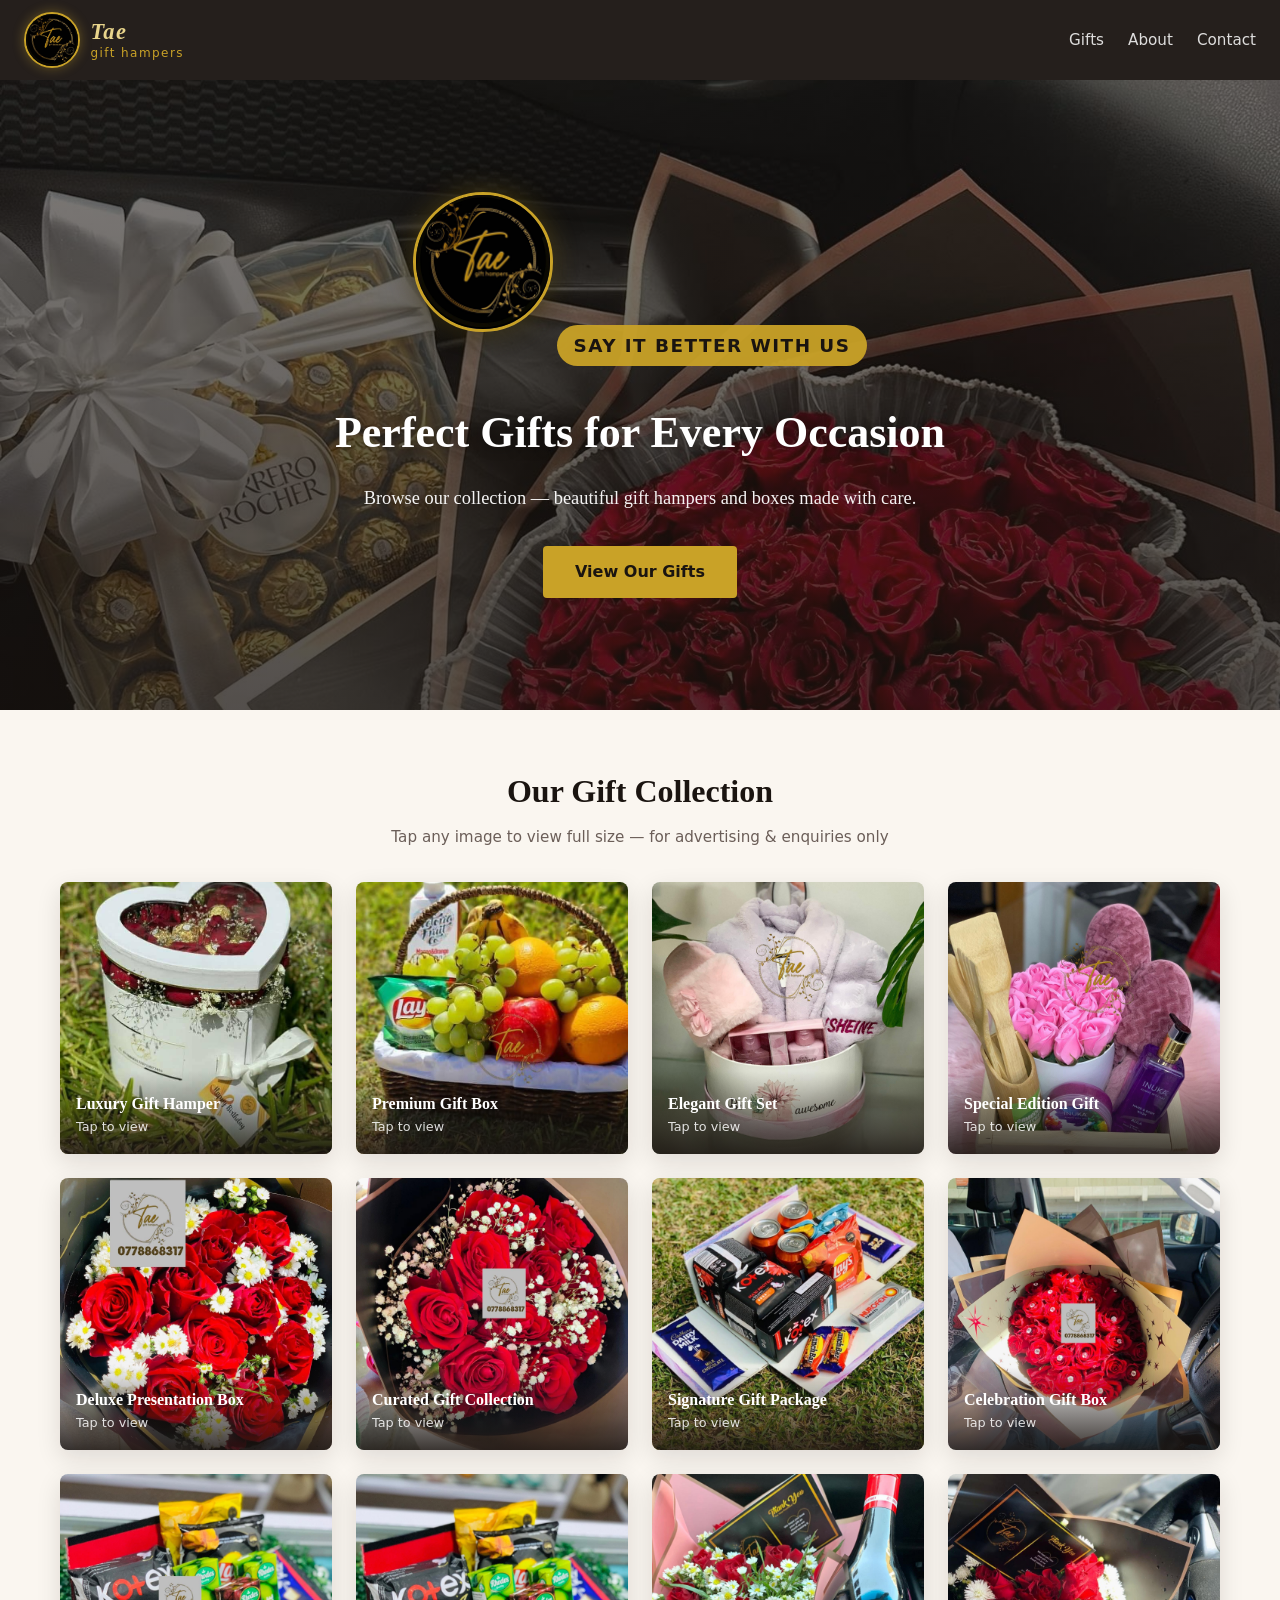
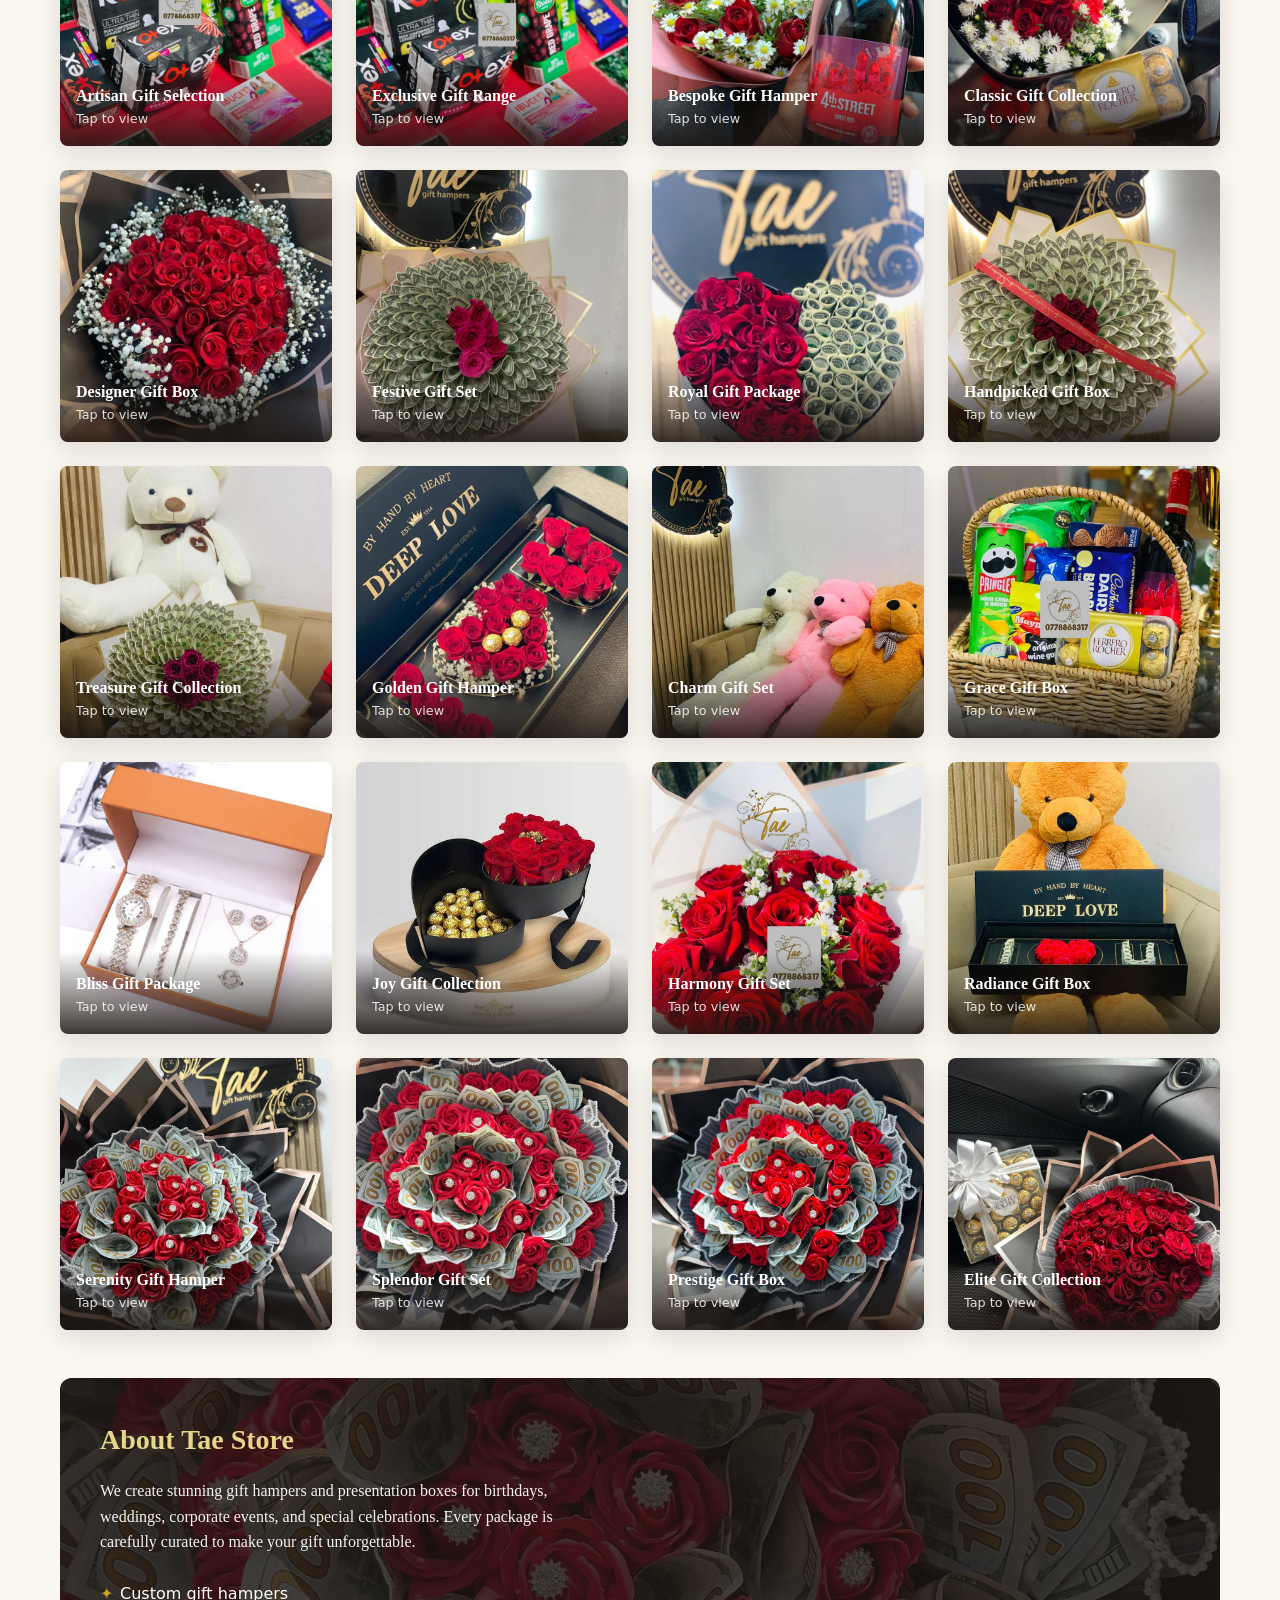
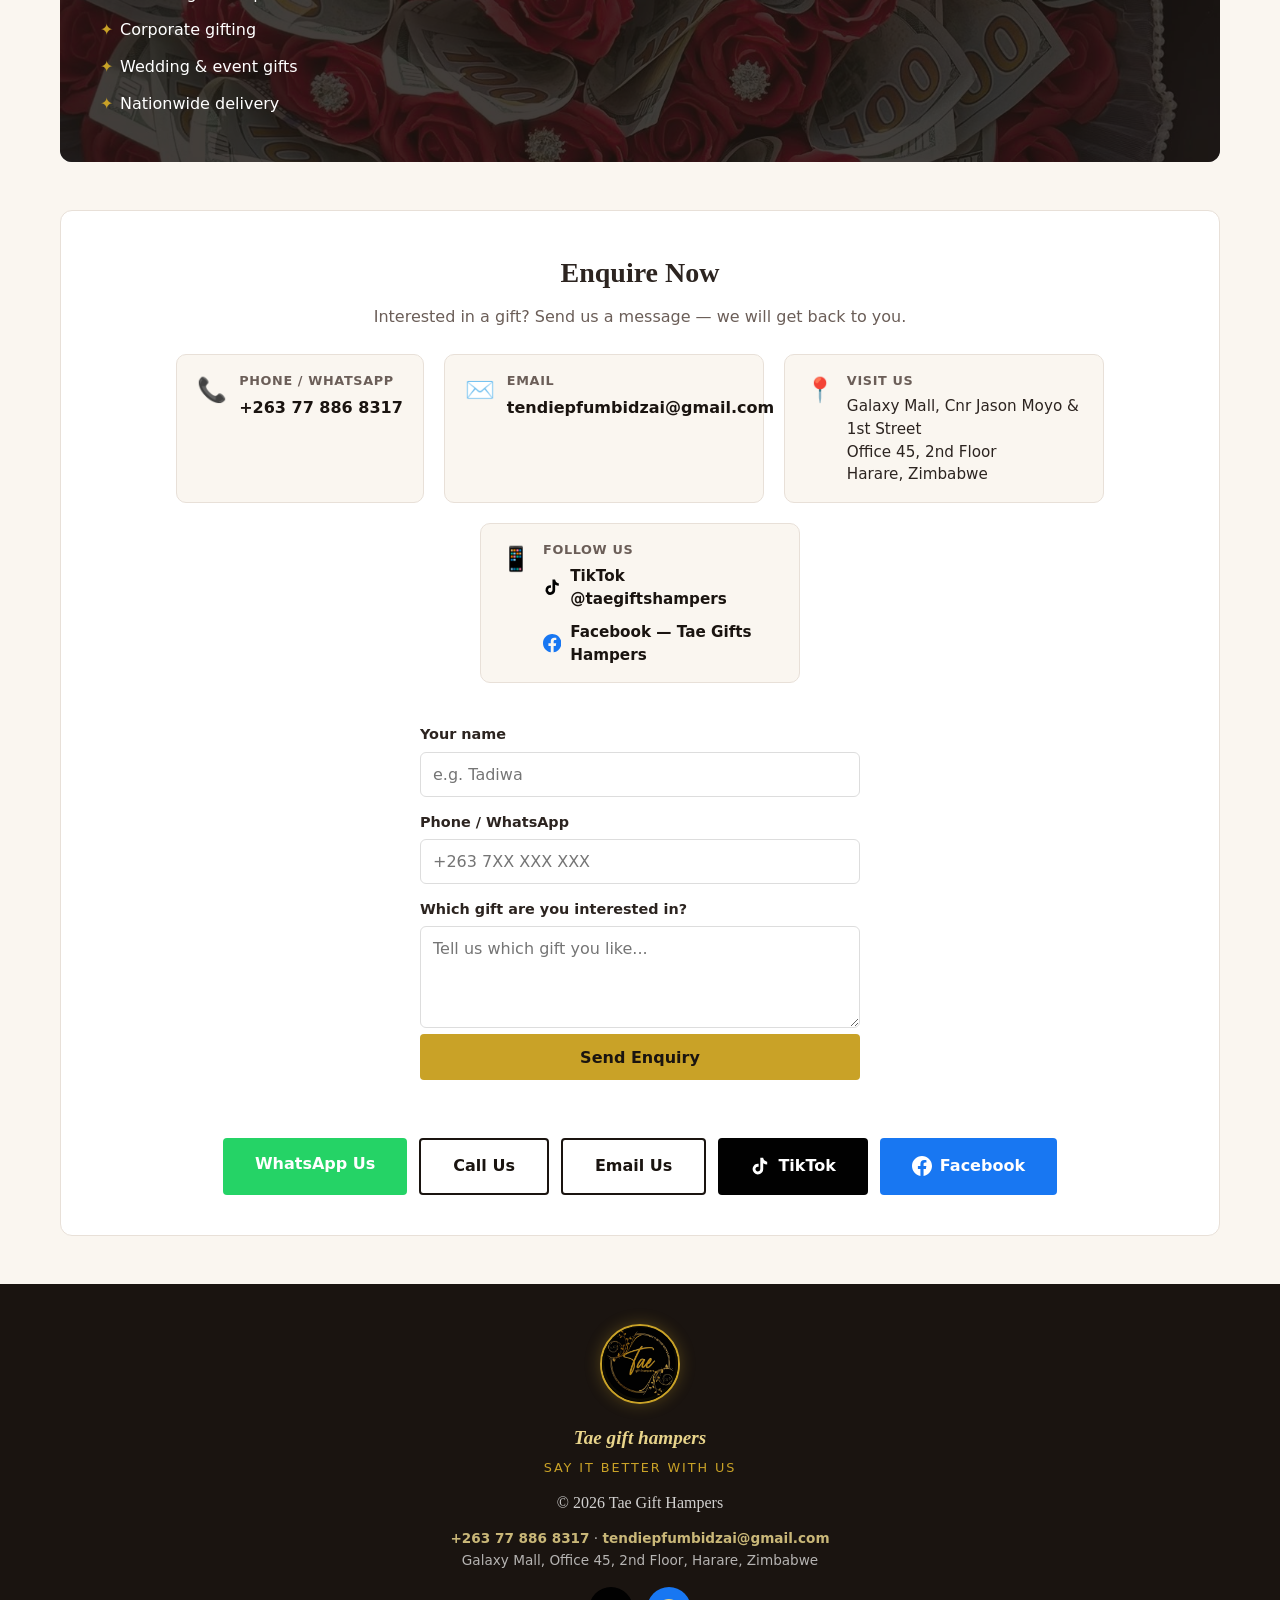
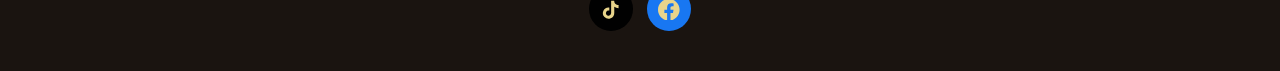
==== index.html @ 7fa83c18 "Add social links with logos, fix Facebook URL, and add email contact." ====
<!DOCTYPE html>
<html lang="sn">
<head>
  <meta charset="UTF-8">
  <meta name="viewport" content="width=device-width, initial-scale=1.0">
  <meta name="description" content="Tae Gift Hampers — luxury gift hampers and boxes. Say it better with us.">
  <title>Tae Gift Hampers</title>
  <link rel="icon" href="images/logo.jpg" type="image/jpeg">
  <link rel="apple-touch-icon" href="images/logo.jpg">
  <link rel="stylesheet" href="styles.css">
</head>
<body>

  <header class="site-header">
    <a href="index.html" class="brand">
      <img src="images/logo.jpg" alt="Tae Gift Hampers logo" class="brand-logo" width="56" height="56">
      <span class="brand-text">
        <span class="brand-name">Tae</span>
        <span class="brand-sub">gift hampers</span>
      </span>
    </a>

    <button type="button" class="menu-btn" id="menu-btn" aria-expanded="false" aria-controls="nav">
      ☰
    </button>

    <nav id="nav" class="nav">
      <a href="#gallery">Gifts</a>
      <a href="#about">About</a>
      <a href="#contact">Contact</a>
    </nav>
  </header>

  <section class="hero">
    <div class="hero-overlay"></div>
    <div class="hero-content">
      <img src="images/logo.jpg" alt="Tae Gift Hampers" class="hero-logo">
      <p class="hero-tag">Say it better with us</p>
      <h1>Perfect Gifts for Every Occasion</h1>
      <p>Browse our collection — beautiful gift hampers and boxes made with care.</p>
      <a href="#gallery" class="btn">View Our Gifts</a>
    </div>
  </section>

  <main>
    <section id="gallery" class="gallery-section">
      <div class="section-head">
        <h2>Our Gift Collection</h2>
        <p>Tap any image to view full size — for advertising &amp; enquiries only</p>
      </div>
      <div id="product-grid" class="product-grid"></div>
    </section>

    <section id="about" class="about-section">
      <div class="about-bg"></div>
      <div class="about-content">
        <h2>About Tae Store</h2>
        <p>
          We create stunning gift hampers and presentation boxes for birthdays,
          weddings, corporate events, and special celebrations. Every package is
          carefully curated to make your gift unforgettable.
        </p>
        <ul>
          <li>Custom gift hampers</li>
          <li>Corporate gifting</li>
          <li>Wedding &amp; event gifts</li>
          <li>Nationwide delivery</li>
        </ul>
      </div>
    </section>

    <section id="contact" class="contact-section">
      <h2>Enquire Now</h2>
      <p>Interested in a gift? Send us a message — we will get back to you.</p>

      <div class="contact-details">
        <div class="contact-detail">
          <span class="contact-icon">📞</span>
          <div>
            <strong>Phone / WhatsApp</strong>
            <a href="tel:+263778868317">+263 77 886 8317</a>
          </div>
        </div>
        <div class="contact-detail">
          <span class="contact-icon">✉️</span>
          <div>
            <strong>Email</strong>
            <a href="mailto:tendiepfumbidzai@gmail.com">tendiepfumbidzai@gmail.com</a>
          </div>
        </div>
        <div class="contact-detail">
          <span class="contact-icon">📍</span>
          <div>
            <strong>Visit Us</strong>
            <p>Galaxy Mall, Cnr Jason Moyo &amp; 1st Street<br>Office 45, 2nd Floor<br>Harare, Zimbabwe</p>
          </div>
        </div>
        <div class="contact-detail">
          <span class="contact-icon">📱</span>
          <div>
            <strong>Follow Us</strong>
            <p class="social-links">
              <a href="https://www.tiktok.com/@taegiftshampers" target="_blank" rel="noopener noreferrer" class="social-link">
                <svg class="social-icon social-icon-tiktok" viewBox="0 0 24 24" aria-hidden="true">
                  <path fill="currentColor" d="M19.59 6.69a4.83 4.83 0 0 1-3.77-4.25V2h-3.45v13.67a2.89 2.89 0 0 1-5.2 1.74 2.89 2.89 0 0 1 2.31-4.64 2.93 2.93 0 0 1 .88.13V9.4a6.84 6.84 0 0 0-1-.05A6.33 6.33 0 0 0 5 20.1a6.34 6.34 0 0 0 10.86-4.43v-7a8.16 8.16 0 0 0 4.77 1.52v-3.4a4.85 4.85 0 0 1-1-.1z"/>
                </svg>
                TikTok @taegiftshampers
              </a>
              <a href="https://www.facebook.com/people/Tae-Gifts-Hampers/100076351485932/" target="_blank" rel="noopener noreferrer" class="social-link">
                <svg class="social-icon social-icon-facebook" viewBox="0 0 24 24" aria-hidden="true">
                  <path fill="currentColor" d="M24 12.073c0-6.627-5.373-12-12-12s-12 5.373-12 12c0 5.99 4.388 10.954 10.125 11.854v-8.385H7.078v-3.47h3.047V9.43c0-3.007 1.792-4.669 4.533-4.669 1.312 0 2.686.235 2.686.235v2.953H15.83c-1.491 0-1.956.925-1.956 1.874v2.25h3.328l-.532 3.47h-2.796v8.385C19.612 23.027 24 18.062 24 12.073z"/>
                </svg>
                Facebook — Tae Gifts Hampers
              </a>
            </p>
          </div>
        </div>
      </div>

      <form id="contact-form" class="contact-form">
        <label for="name">Your name</label>
        <input type="text" id="name" required placeholder="e.g. Tadiwa">

        <label for="phone">Phone / WhatsApp</label>
        <input type="tel" id="phone" required placeholder="+263 7XX XXX XXX">

        <label for="message">Which gift are you interested in?</label>
        <textarea id="message" rows="4" required placeholder="Tell us which gift you like..."></textarea>

        <button type="submit" class="btn">Send Enquiry</button>
        <p id="form-msg" class="form-msg" aria-live="polite"></p>
      </form>

      <div class="contact-links">
        <a href="https://wa.me/263778868317" target="_blank" rel="noopener noreferrer" class="btn btn-whatsapp">
          WhatsApp Us
        </a>
        <a href="tel:+263778868317" class="btn btn-outline">Call Us</a>
        <a href="mailto:tendiepfumbidzai@gmail.com" class="btn btn-outline">Email Us</a>
        <a href="https://www.tiktok.com/@taegiftshampers" target="_blank" rel="noopener noreferrer" class="btn btn-tiktok btn-social">
          <svg class="social-icon" viewBox="0 0 24 24" aria-hidden="true">
            <path fill="currentColor" d="M19.59 6.69a4.83 4.83 0 0 1-3.77-4.25V2h-3.45v13.67a2.89 2.89 0 0 1-5.2 1.74 2.89 2.89 0 0 1 2.31-4.64 2.93 2.93 0 0 1 .88.13V9.4a6.84 6.84 0 0 0-1-.05A6.33 6.33 0 0 0 5 20.1a6.34 6.34 0 0 0 10.86-4.43v-7a8.16 8.16 0 0 0 4.77 1.52v-3.4a4.85 4.85 0 0 1-1-.1z"/>
          </svg>
          TikTok
        </a>
        <a href="https://www.facebook.com/people/Tae-Gifts-Hampers/100076351485932/" target="_blank" rel="noopener noreferrer" class="btn btn-facebook btn-social">
          <svg class="social-icon" viewBox="0 0 24 24" aria-hidden="true">
            <path fill="currentColor" d="M24 12.073c0-6.627-5.373-12-12-12s-12 5.373-12 12c0 5.99 4.388 10.954 10.125 11.854v-8.385H7.078v-3.47h3.047V9.43c0-3.007 1.792-4.669 4.533-4.669 1.312 0 2.686.235 2.686.235v2.953H15.83c-1.491 0-1.956.925-1.956 1.874v2.25h3.328l-.532 3.47h-2.796v8.385C19.612 23.027 24 18.062 24 12.073z"/>
          </svg>
          Facebook
        </a>
      </div>
    </section>
  </main>

  <!-- Lightbox -->
  <dialog id="lightbox" class="lightbox">
    <button type="button" class="lightbox-close" id="lightbox-close" aria-label="Close">✕</button>
    <figure class="lightbox-figure">
      <img id="lightbox-img" src="" alt="">
      <figcaption id="lightbox-caption"></figcaption>
    </figure>
    <p class="lightbox-note">For enquiries — contact us via WhatsApp or the form above.</p>
  </dialog>

  <footer class="site-footer">
    <img src="images/logo.jpg" alt="Tae Gift Hampers logo" class="footer-logo">
    <p class="footer-brand">Tae gift hampers</p>
    <p class="footer-slogan">Say it better with us</p>
    <p>© 2026 Tae Gift Hampers</p>
    <p class="footer-contact">
      <a href="tel:+263778868317">+263 77 886 8317</a> ·
      <a href="mailto:tendiepfumbidzai@gmail.com">tendiepfumbidzai@gmail.com</a><br>
      Galaxy Mall, Office 45, 2nd Floor, Harare, Zimbabwe
    </p>
    <div class="footer-social">
      <a href="https://www.tiktok.com/@taegiftshampers" target="_blank" rel="noopener noreferrer" class="footer-social-link footer-social-tiktok" aria-label="TikTok @taegiftshampers">
        <svg class="social-icon" viewBox="0 0 24 24" aria-hidden="true">
          <path fill="currentColor" d="M19.59 6.69a4.83 4.83 0 0 1-3.77-4.25V2h-3.45v13.67a2.89 2.89 0 0 1-5.2 1.74 2.89 2.89 0 0 1 2.31-4.64 2.93 2.93 0 0 1 .88.13V9.4a6.84 6.84 0 0 0-1-.05A6.33 6.33 0 0 0 5 20.1a6.34 6.34 0 0 0 10.86-4.43v-7a8.16 8.16 0 0 0 4.77 1.52v-3.4a4.85 4.85 0 0 1-1-.1z"/>
        </svg>
      </a>
      <a href="https://www.facebook.com/people/Tae-Gifts-Hampers/100076351485932/" target="_blank" rel="noopener noreferrer" class="footer-social-link footer-social-facebook" aria-label="Facebook — Tae Gifts Hampers">
        <svg class="social-icon" viewBox="0 0 24 24" aria-hidden="true">
          <path fill="currentColor" d="M24 12.073c0-6.627-5.373-12-12-12s-12 5.373-12 12c0 5.99 4.388 10.954 10.125 11.854v-8.385H7.078v-3.47h3.047V9.43c0-3.007 1.792-4.669 4.533-4.669 1.312 0 2.686.235 2.686.235v2.953H15.83c-1.491 0-1.956.925-1.956 1.874v2.25h3.328l-.532 3.47h-2.796v8.385C19.612 23.027 24 18.062 24 12.073z"/>
        </svg>
      </a>
    </div>
  </footer>

  <script src="products.js"></script>
  <script src="script.js"></script>
</body>
</html>
---- styles.css ----
* {
  margin: 0;
  padding: 0;
  box-sizing: border-box;
}

:root {
  --gold: #c9a227;
  --gold-light: #e8d48b;
  --dark: #1a1410;
  --cream: #faf6f0;
  --rose: #8b3a4a;
  --text: #2c2420;
  --muted: #6b5e58;
}

body {
  font-family: Georgia, "Times New Roman", serif;
  line-height: 1.6;
  color: var(--text);
  background: var(--cream);
}

a {
  color: inherit;
  text-decoration: none;
}

/* Header */
.site-header {
  display: flex;
  align-items: center;
  gap: 1rem;
  padding: 0.75rem 1.5rem;
  background: rgba(26, 20, 16, 0.95);
  color: #fff;
  position: sticky;
  top: 0;
  z-index: 100;
}

.brand {
  display: flex;
  align-items: center;
  gap: 0.65rem;
}

.brand-logo {
  width: 56px;
  height: 56px;
  border-radius: 50%;
  object-fit: cover;
  border: 2px solid var(--gold);
  box-shadow: 0 0 12px rgba(201, 162, 39, 0.4);
  flex-shrink: 0;
}

.brand-text {
  display: flex;
  flex-direction: column;
  line-height: 1.2;
}

.brand-name {
  font-size: 1.4rem;
  font-weight: 700;
  color: var(--gold-light);
  letter-spacing: 0.06em;
  font-style: italic;
}

.brand-sub {
  font-size: 0.75rem;
  color: var(--gold);
  font-family: system-ui, sans-serif;
  letter-spacing: 0.12em;
  text-transform: lowercase;
}

.menu-btn {
  display: none;
  background: none;
  border: 1px solid rgba(255, 255, 255, 0.3);
  color: #fff;
  padding: 0.35rem 0.6rem;
  border-radius: 6px;
  cursor: pointer;
  font-size: 1.1rem;
}

.nav {
  display: flex;
  gap: 1.5rem;
  margin-left: auto;
}

.nav a {
  color: rgba(255, 255, 255, 0.85);
  font-weight: 500;
  font-family: system-ui, sans-serif;
  font-size: 0.95rem;
}

.nav a:hover {
  color: var(--gold-light);
}

/* Hero — background image */
.hero {
  position: relative;
  min-height: 70vh;
  display: flex;
  align-items: center;
  justify-content: center;
  text-align: center;
  padding: 4rem 1.5rem;
  background-image: url("images/649974232_954606613761046_474923012872825055_n.jpg");
  background-size: cover;
  background-position: center;
  background-attachment: fixed;
}

.hero-overlay {
  position: absolute;
  inset: 0;
  background: linear-gradient(
    to bottom,
    rgba(26, 20, 16, 0.55) 0%,
    rgba(26, 20, 16, 0.75) 100%
  );
}

.hero-content {
  position: relative;
  z-index: 1;
  max-width: 620px;
  color: #fff;
}

.hero-logo {
  width: 140px;
  height: 140px;
  border-radius: 50%;
  object-fit: cover;
  border: 3px solid var(--gold);
  box-shadow: 0 8px 32px rgba(0, 0, 0, 0.5), 0 0 24px rgba(201, 162, 39, 0.35);
  margin-bottom: 1.25rem;
}

.hero-tag {
  display: inline-block;
  background: var(--gold);
  color: var(--dark);
  padding: 0.35rem 1rem;
  border-radius: 999px;
  font-size: 0.8rem;
  font-weight: 700;
  letter-spacing: 0.08em;
  text-transform: uppercase;
  margin-bottom: 1.25rem;
  font-family: system-ui, sans-serif;
}

.hero h1 {
  font-size: 2.75rem;
  margin-bottom: 1rem;
  text-shadow: 0 2px 12px rgba(0, 0, 0, 0.4);
}

.hero p {
  font-size: 1.15rem;
  opacity: 0.95;
  margin-bottom: 2rem;
}

.btn {
  display: inline-block;
  padding: 0.85rem 2rem;
  background: var(--gold);
  color: var(--dark);
  border: none;
  border-radius: 4px;
  font-weight: 700;
  font-size: 1rem;
  cursor: pointer;
  font-family: system-ui, sans-serif;
  transition: background 0.2s, transform 0.1s;
}

.btn:hover {
  background: var(--gold-light);
}

.btn-outline {
  background: transparent;
  color: var(--dark);
  border: 2px solid var(--dark);
}

.btn-outline:hover {
  background: var(--dark);
  color: #fff;
}

.btn-whatsapp {
  background: #25d366;
  color: #fff;
}

.btn-whatsapp:hover {
  background: #1da851;
}

.btn-tiktok {
  background: #010101;
  color: #fff;
}

.btn-tiktok:hover {
  background: #333;
}

.btn-facebook {
  background: #1877f2;
  color: #fff;
}

.btn-facebook:hover {
  background: #145dbf;
}

.btn-social {
  display: inline-flex;
  align-items: center;
  gap: 0.5rem;
}

.social-icon {
  width: 1.15rem;
  height: 1.15rem;
  flex-shrink: 0;
}

.btn-social .social-icon {
  width: 1.25rem;
  height: 1.25rem;
}

.social-links {
  display: flex;
  flex-direction: column;
  gap: 0.65rem;
  margin: 0;
}

.social-link {
  display: inline-flex;
  align-items: center;
  gap: 0.55rem;
  color: var(--dark);
  font-weight: 700;
  font-family: system-ui, sans-serif;
}

.social-link:hover {
  color: var(--gold);
}

.social-icon-tiktok {
  color: #010101;
}

.social-icon-facebook {
  color: #1877f2;
}

/* Gallery */
main {
  max-width: 1200px;
  margin: 0 auto;
  padding: 0 1.25rem 3rem;
}

.section-head {
  text-align: center;
  padding: 3.5rem 0 2rem;
}

.section-head h2 {
  font-size: 2rem;
  color: var(--dark);
  margin-bottom: 0.5rem;
}

.section-head p {
  color: var(--muted);
  font-family: system-ui, sans-serif;
  font-size: 0.95rem;
}

.product-grid {
  display: grid;
  grid-template-columns: repeat(auto-fill, minmax(260px, 1fr));
  gap: 1.5rem;
}

.product-card {
  position: relative;
  border-radius: 8px;
  overflow: hidden;
  cursor: pointer;
  aspect-ratio: 1;
  box-shadow: 0 8px 24px rgba(26, 20, 16, 0.12);
  transition: transform 0.3s, box-shadow 0.3s;
}

.product-card:hover {
  transform: translateY(-6px);
  box-shadow: 0 16px 40px rgba(26, 20, 16, 0.2);
}

.product-card img {
  width: 100%;
  height: 100%;
  object-fit: cover;
  display: block;
  transition: transform 0.4s;
}

.product-card:hover img {
  transform: scale(1.05);
}

.product-label {
  position: absolute;
  bottom: 0;
  left: 0;
  right: 0;
  padding: 1.25rem 1rem 1rem;
  background: linear-gradient(transparent, rgba(26, 20, 16, 0.85));
  color: #fff;
}

.product-label h3 {
  font-size: 1rem;
  font-weight: 600;
}

.product-label p {
  font-size: 0.8rem;
  opacity: 0.85;
  font-family: system-ui, sans-serif;
}

/* About — background image */
.about-section {
  position: relative;
  margin-top: 3rem;
  border-radius: 12px;
  overflow: hidden;
  min-height: 320px;
}

.about-bg {
  position: absolute;
  inset: 0;
  background-image: url("images/646204631_950829770805397_2951499513710324106_n.jpg");
  background-size: cover;
  background-position: center;
}

.about-bg::after {
  content: "";
  position: absolute;
  inset: 0;
  background: rgba(26, 20, 16, 0.82);
}

.about-content {
  position: relative;
  z-index: 1;
  padding: 2.5rem;
  color: #fff;
  max-width: 560px;
}

.about-content h2 {
  font-size: 1.75rem;
  margin-bottom: 1rem;
  color: var(--gold-light);
}

.about-content p {
  margin-bottom: 1.25rem;
  opacity: 0.95;
}

.about-content ul {
  list-style: none;
  font-family: system-ui, sans-serif;
}

.about-content li {
  padding: 0.35rem 0;
  padding-left: 1.25rem;
  position: relative;
}

.about-content li::before {
  content: "✦";
  position: absolute;
  left: 0;
  color: var(--gold);
}

/* Contact */
.contact-section {
  margin-top: 3rem;
  padding: 2.5rem;
  background: #fff;
  border-radius: 12px;
  border: 1px solid #e8e0d8;
  text-align: center;
}

.contact-section h2 {
  font-size: 1.75rem;
  margin-bottom: 0.5rem;
}

.contact-section > p {
  color: var(--muted);
  margin-bottom: 1.5rem;
  font-family: system-ui, sans-serif;
}

.contact-form {
  max-width: 440px;
  margin: 0 auto 1.5rem;
  text-align: left;
  display: flex;
  flex-direction: column;
  gap: 0.35rem;
}

.contact-form label {
  font-weight: 600;
  font-size: 0.9rem;
  font-family: system-ui, sans-serif;
  margin-top: 0.5rem;
}

.contact-form input,
.contact-form textarea {
  padding: 0.75rem;
  border: 1px solid #ddd;
  border-radius: 6px;
  font-size: 1rem;
  font-family: system-ui, sans-serif;
}

.contact-form input:focus,
.contact-form textarea:focus {
  outline: 2px solid var(--gold);
  border-color: var(--gold);
}

.form-msg {
  margin-top: 0.5rem;
  font-weight: 600;
  color: #16a34a;
  font-family: system-ui, sans-serif;
  min-height: 1.25rem;
}

.contact-details {
  display: flex;
  flex-wrap: wrap;
  gap: 1.25rem;
  justify-content: center;
  margin-bottom: 2rem;
  text-align: left;
}

.contact-detail {
  display: flex;
  gap: 0.75rem;
  align-items: flex-start;
  background: var(--cream);
  padding: 1rem 1.25rem;
  border-radius: 10px;
  border: 1px solid #e8e0d8;
  min-width: 240px;
  max-width: 320px;
}

.contact-icon {
  font-size: 1.5rem;
  flex-shrink: 0;
}

.contact-detail strong {
  display: block;
  font-family: system-ui, sans-serif;
  font-size: 0.8rem;
  text-transform: uppercase;
  letter-spacing: 0.05em;
  color: var(--muted);
  margin-bottom: 0.25rem;
}

.contact-detail a {
  color: var(--dark);
  font-weight: 700;
  font-family: system-ui, sans-serif;
}

.contact-detail a:hover {
  color: var(--gold);
}

.contact-detail p {
  font-family: system-ui, sans-serif;
  font-size: 0.95rem;
  color: var(--text);
  margin: 0;
  line-height: 1.5;
}

.contact-links {
  display: flex;
  gap: 0.75rem;
  justify-content: center;
  flex-wrap: wrap;
}

/* Lightbox */
.lightbox {
  border: none;
  padding: 0;
  max-width: 90vw;
  max-height: 90vh;
  background: transparent;
  overflow: visible;
}

.lightbox::backdrop {
  background: rgba(26, 20, 16, 0.9);
}

.lightbox-close {
  position: fixed;
  top: 1rem;
  right: 1rem;
  background: rgba(255, 255, 255, 0.2);
  color: #fff;
  border: none;
  width: 44px;
  height: 44px;
  border-radius: 50%;
  font-size: 1.25rem;
  cursor: pointer;
  z-index: 10;
}

.lightbox-close:hover {
  background: var(--gold);
  color: var(--dark);
}

.lightbox-figure {
  margin: 0;
  text-align: center;
}

.lightbox-figure img {
  max-width: 85vw;
  max-height: 75vh;
  object-fit: contain;
  border-radius: 8px;
  box-shadow: 0 20px 60px rgba(0, 0, 0, 0.5);
}

.lightbox-figure figcaption {
  color: #fff;
  margin-top: 1rem;
  font-size: 1.15rem;
}

.lightbox-note {
  color: rgba(255, 255, 255, 0.7);
  text-align: center;
  margin-top: 0.75rem;
  font-size: 0.9rem;
  font-family: system-ui, sans-serif;
}

/* Footer */
.site-footer {
  text-align: center;
  padding: 2.5rem 1rem;
  background: var(--dark);
  color: rgba(255, 255, 255, 0.8);
}

.footer-logo {
  width: 80px;
  height: 80px;
  border-radius: 50%;
  object-fit: cover;
  margin-bottom: 0.75rem;
  border: 2px solid var(--gold);
  box-shadow: 0 0 16px rgba(201, 162, 39, 0.3);
}

.footer-brand {
  font-size: 1.2rem;
  font-style: italic;
  color: var(--gold-light);
  font-weight: 700;
  margin-bottom: 0.25rem;
}

.footer-slogan {
  font-size: 0.8rem;
  letter-spacing: 0.15em;
  text-transform: uppercase;
  color: var(--gold);
  font-family: system-ui, sans-serif;
  margin-bottom: 0.75rem;
}

.footer-contact {
  margin-top: 0.75rem;
  font-size: 0.85rem;
  opacity: 0.85;
  font-family: system-ui, sans-serif;
}

.footer-social {
  display: flex;
  gap: 0.85rem;
  justify-content: center;
  margin-top: 1rem;
}

.footer-social-link {
  display: inline-flex;
  align-items: center;
  justify-content: center;
  width: 44px;
  height: 44px;
  border-radius: 50%;
  transition: transform 0.15s, box-shadow 0.2s;
}

.footer-social-link .social-icon {
  width: 1.35rem;
  height: 1.35rem;
}

.footer-social-tiktok {
  background: #010101;
  color: #fff;
}

.footer-social-tiktok:hover {
  transform: translateY(-2px);
  box-shadow: 0 4px 14px rgba(0, 0, 0, 0.35);
}

.footer-social-facebook {
  background: #1877f2;
  color: #fff;
}

.footer-social-facebook:hover {
  transform: translateY(-2px);
  box-shadow: 0 4px 14px rgba(24, 119, 242, 0.45);
}

.site-footer a {
  color: var(--gold-light);
  font-weight: 600;
}

/* Responsive */
@media (max-width: 768px) {
  .menu-btn {
    display: block;
  }

  .nav {
    display: none;
    position: absolute;
    top: 100%;
    left: 0;
    right: 0;
    background: var(--dark);
    flex-direction: column;
    padding: 1rem 1.5rem;
    gap: 0.75rem;
  }

  .nav.open {
    display: flex;
  }

  .site-header {
    flex-wrap: wrap;
    position: relative;
  }

  .hero {
    min-height: 60vh;
    background-attachment: scroll;
  }

  .hero h1 {
    font-size: 2rem;
  }

  .product-grid {
    grid-template-columns: repeat(auto-fill, minmax(160px, 1fr));
    gap: 1rem;
  }
}
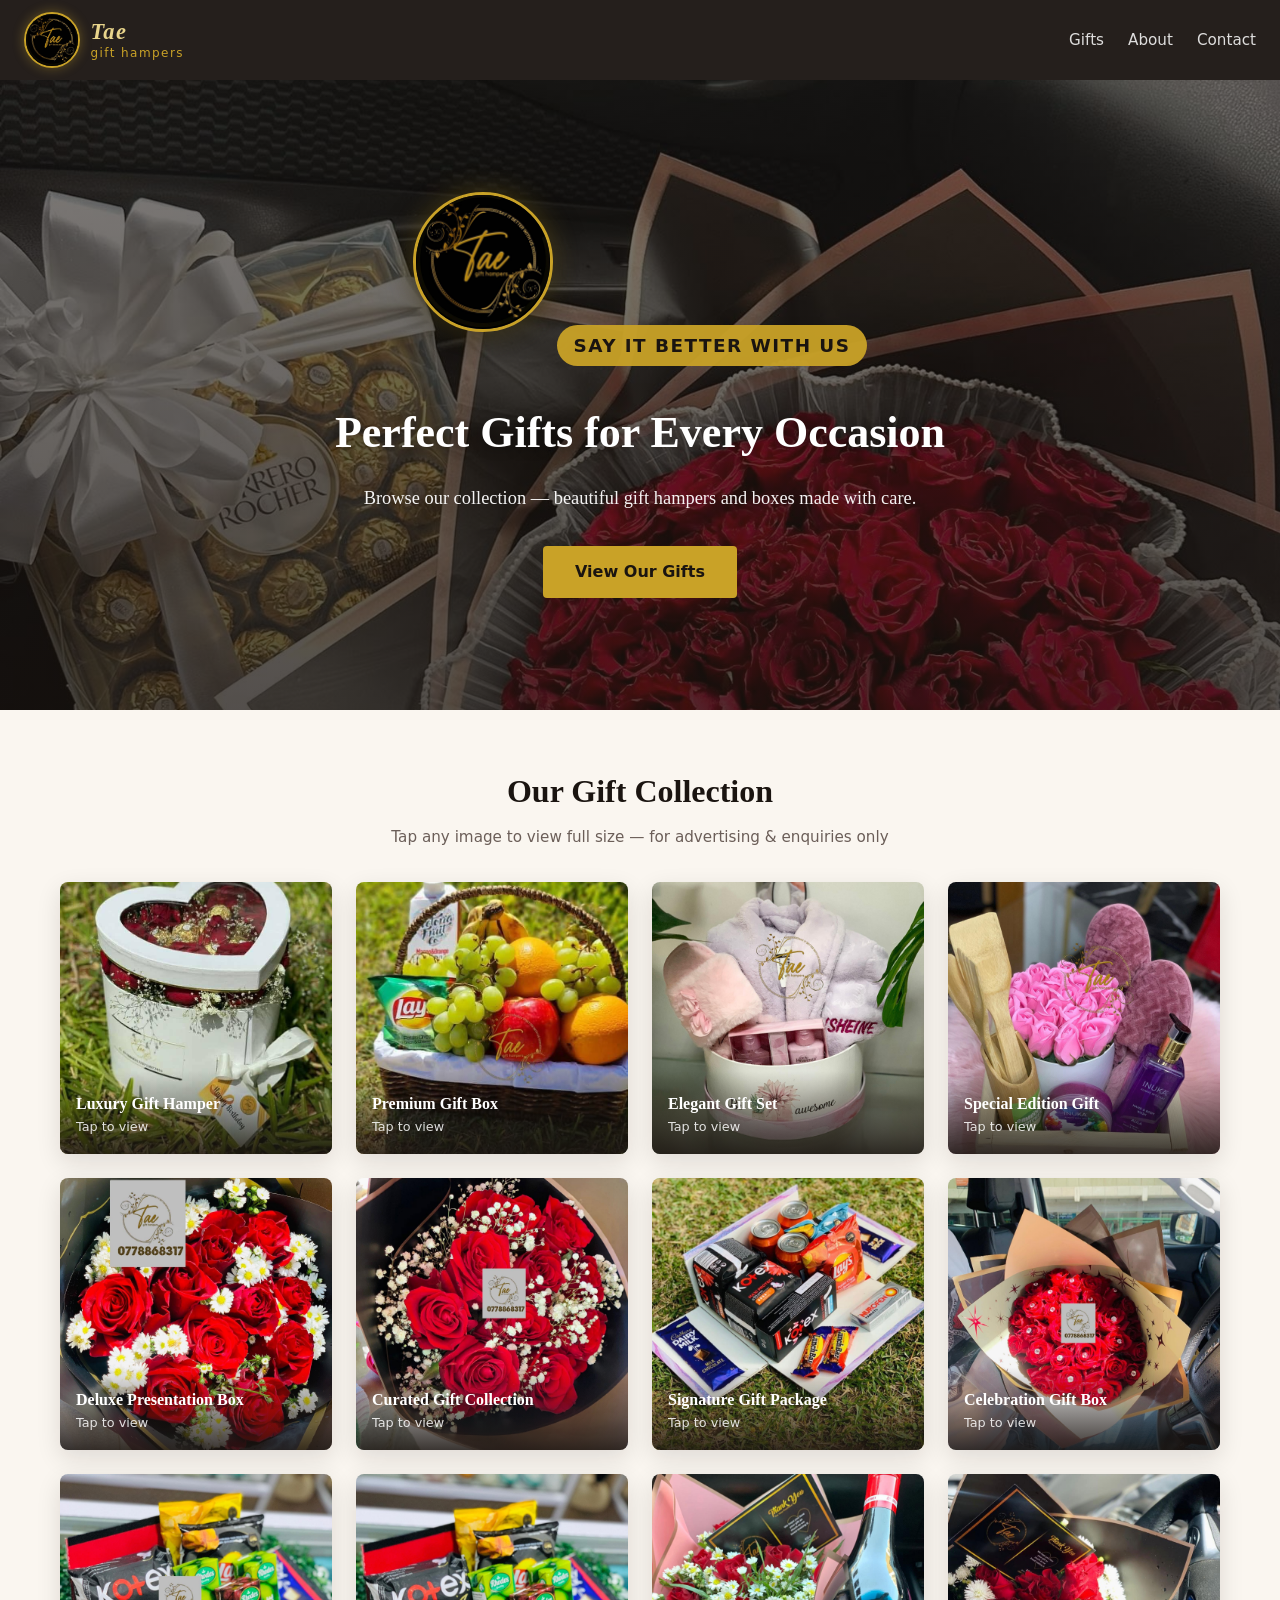
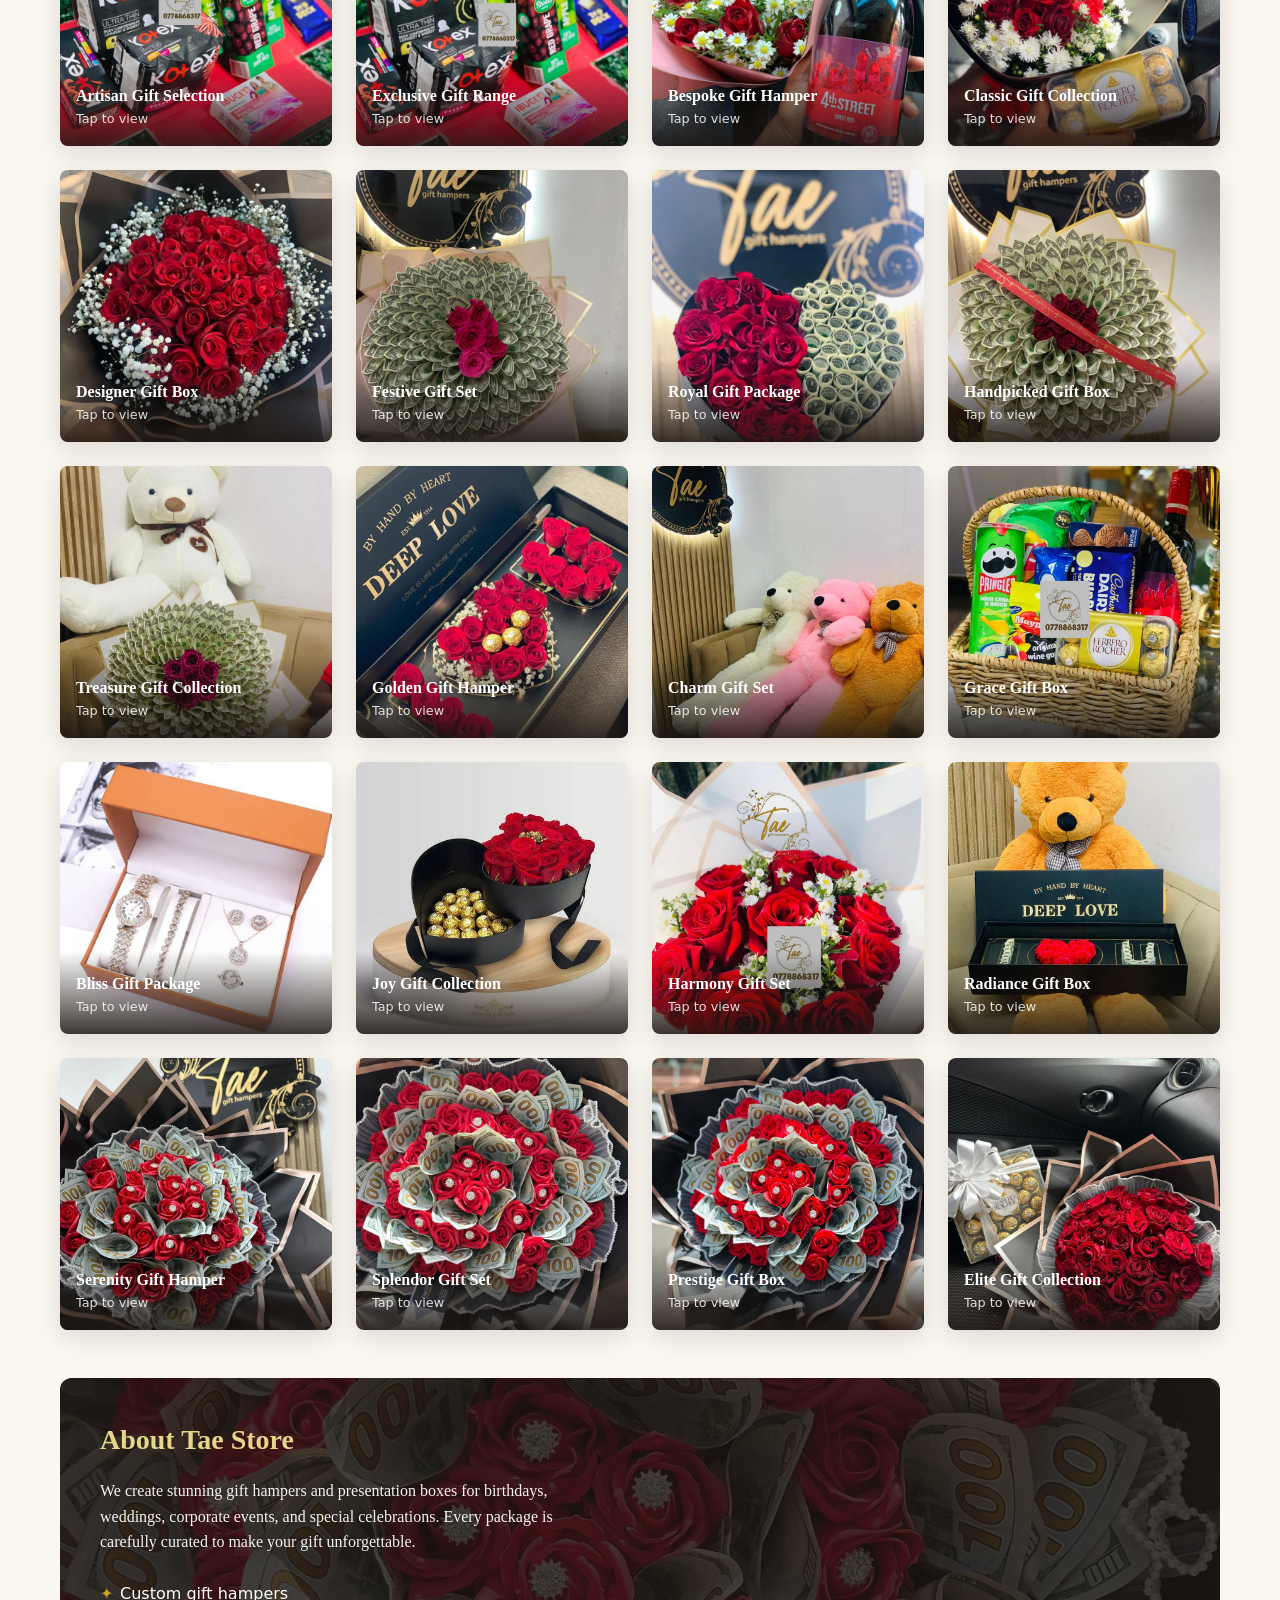
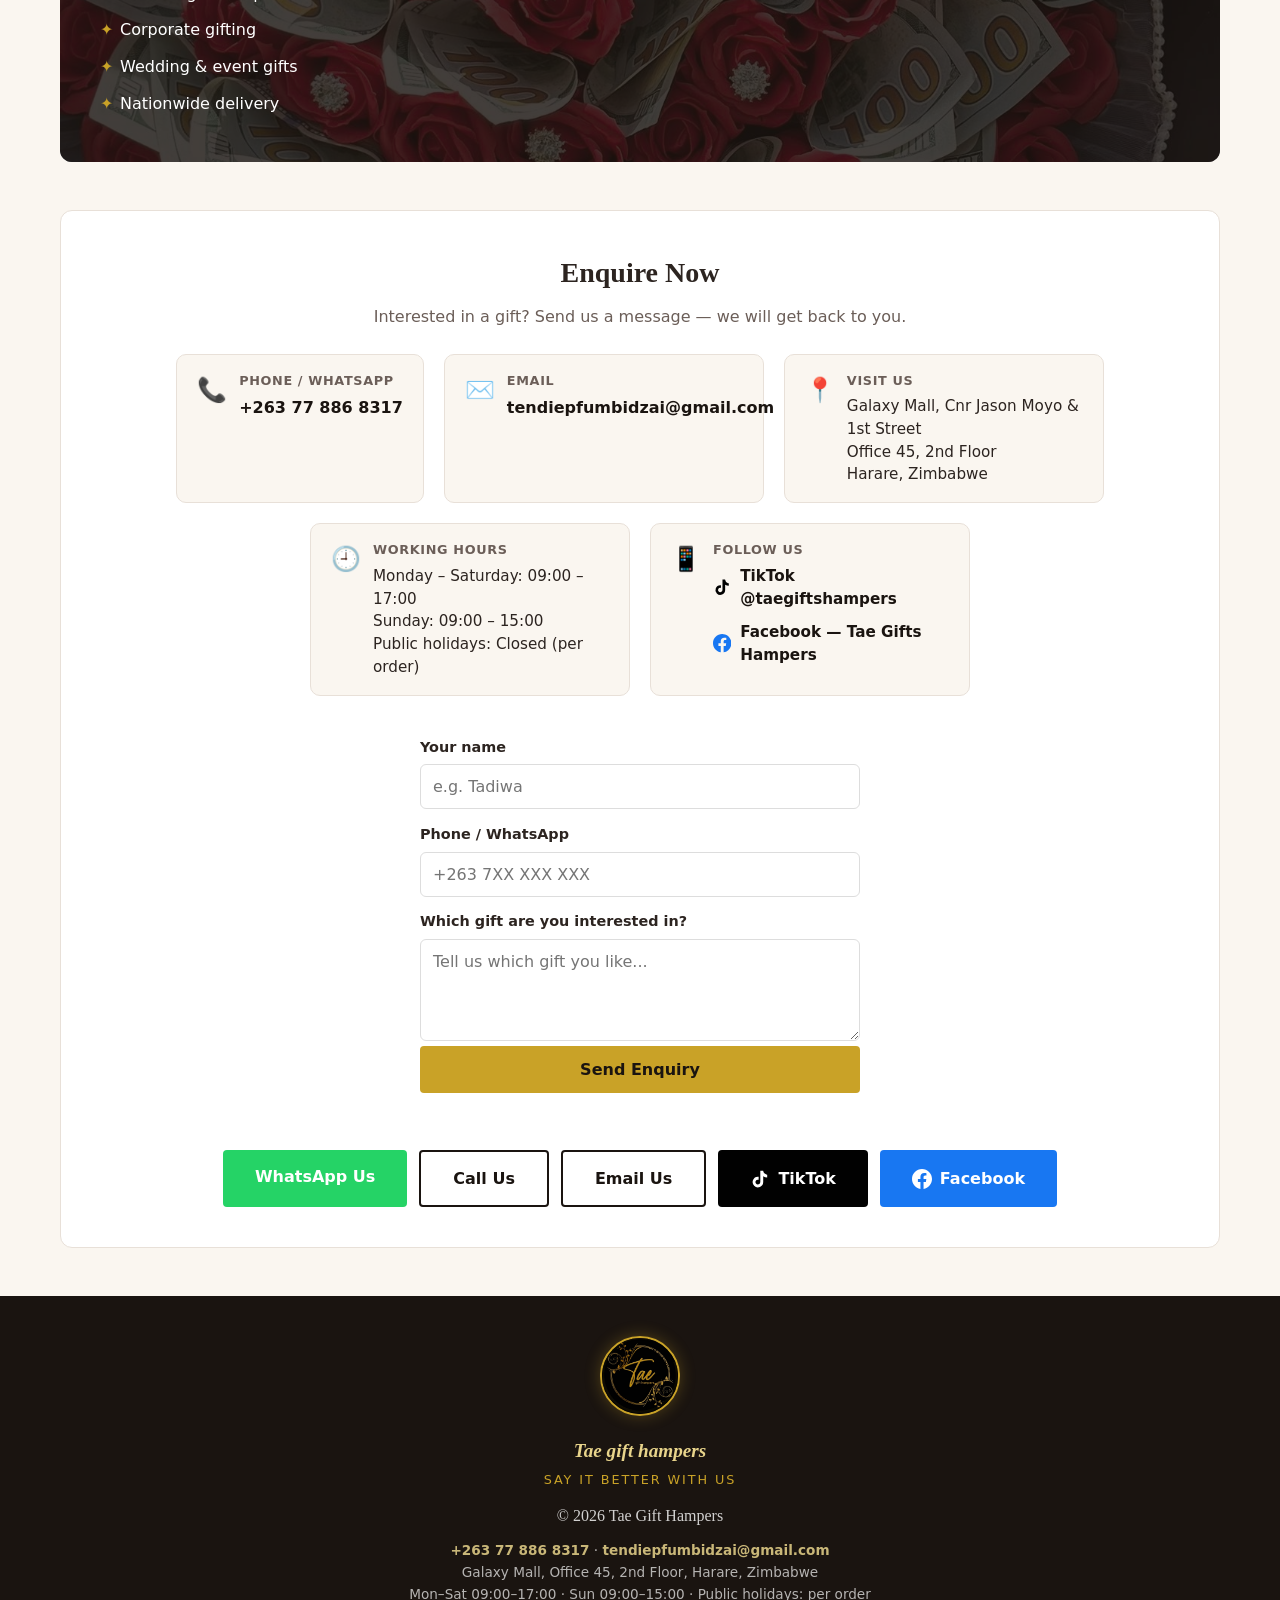
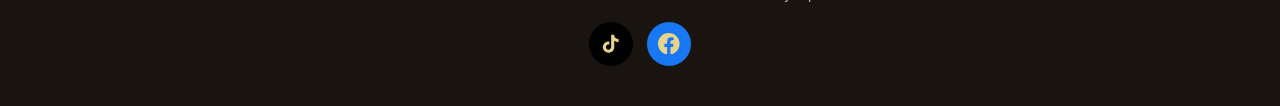
==== commit e0213170: "Add store working hours to contact section and footer." ====
--- a/index.html
+++ b/index.html
@@ -93,6 +93,17 @@
           <div>
             <strong>Visit Us</strong>
             <p>Galaxy Mall, Cnr Jason Moyo &amp; 1st Street<br>Office 45, 2nd Floor<br>Harare, Zimbabwe</p>
+          </div>
+        </div>
+        <div class="contact-detail">
+          <span class="contact-icon">🕘</span>
+          <div>
+            <strong>Working Hours</strong>
+            <p class="hours-list">
+              Monday – Saturday: 09:00 – 17:00<br>
+              Sunday: 09:00 – 15:00<br>
+              Public holidays: Closed (per order)
+            </p>
           </div>
         </div>
         <div class="contact-detail">
@@ -171,7 +182,8 @@
     <p class="footer-contact">
       <a href="tel:+263778868317">+263 77 886 8317</a> ·
       <a href="mailto:tendiepfumbidzai@gmail.com">tendiepfumbidzai@gmail.com</a><br>
-      Galaxy Mall, Office 45, 2nd Floor, Harare, Zimbabwe
+      Galaxy Mall, Office 45, 2nd Floor, Harare, Zimbabwe<br>
+      Mon–Sat 09:00–17:00 · Sun 09:00–15:00 · Public holidays: per order
     </p>
     <div class="footer-social">
       <a href="https://www.tiktok.com/@taegiftshampers" target="_blank" rel="noopener noreferrer" class="footer-social-link footer-social-tiktok" aria-label="TikTok @taegiftshampers">
--- a/styles.css
+++ b/styles.css
@@ -527,6 +527,10 @@
   line-height: 1.5;
 }
 
+.hours-list {
+  line-height: 1.65;
+}
+
 .contact-links {
   display: flex;
   gap: 0.75rem;
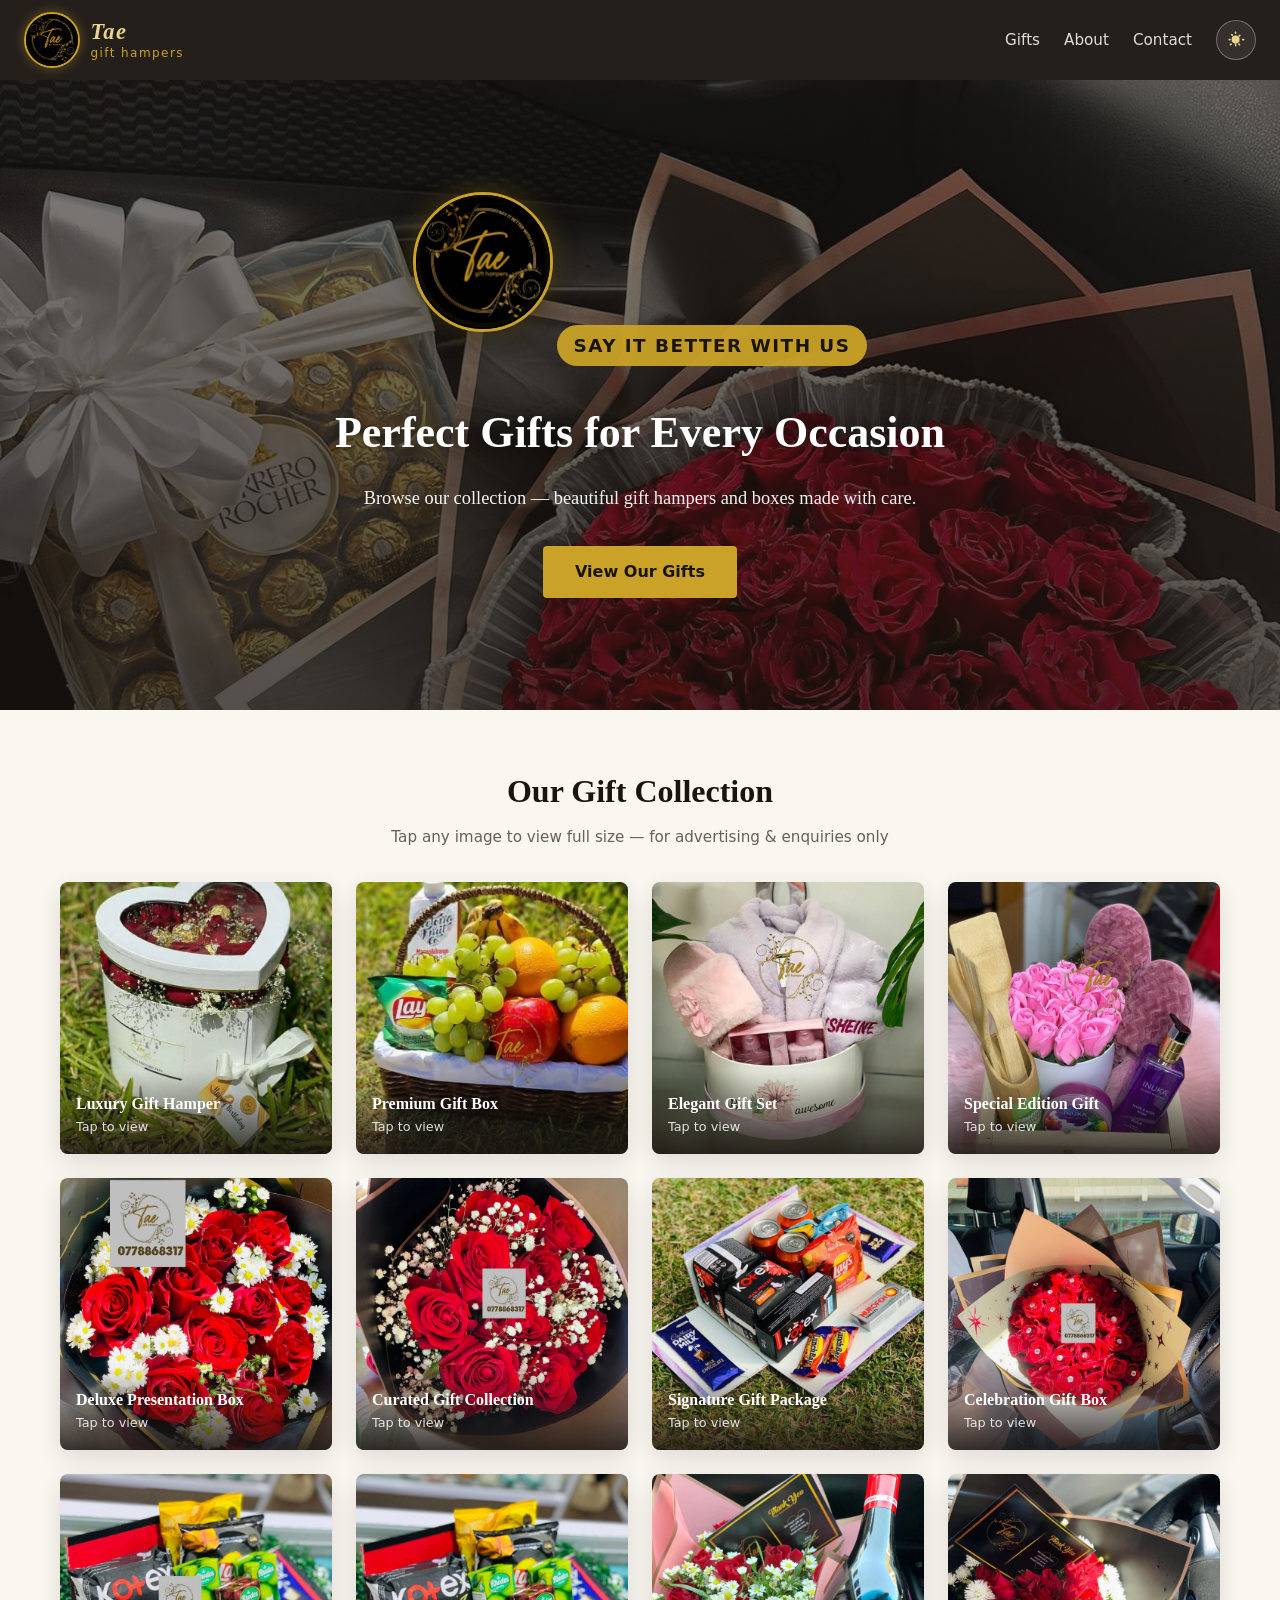
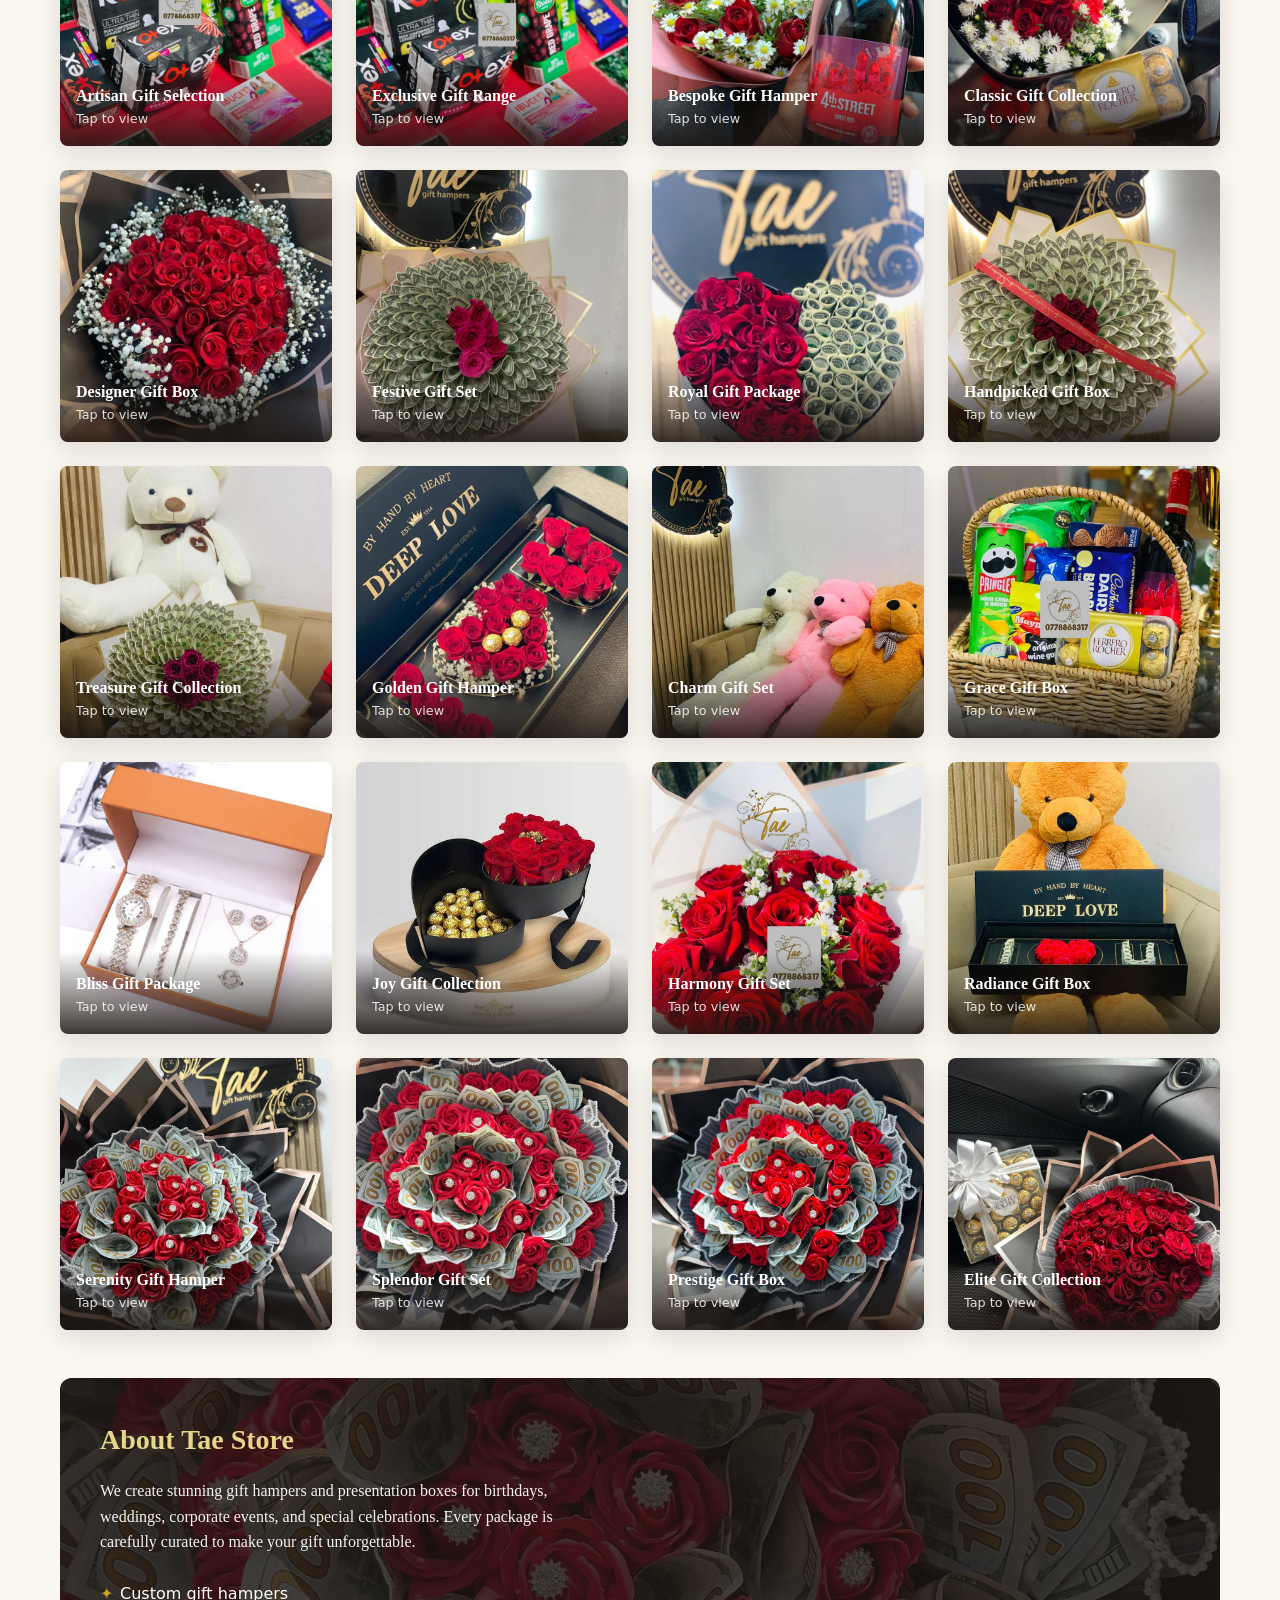
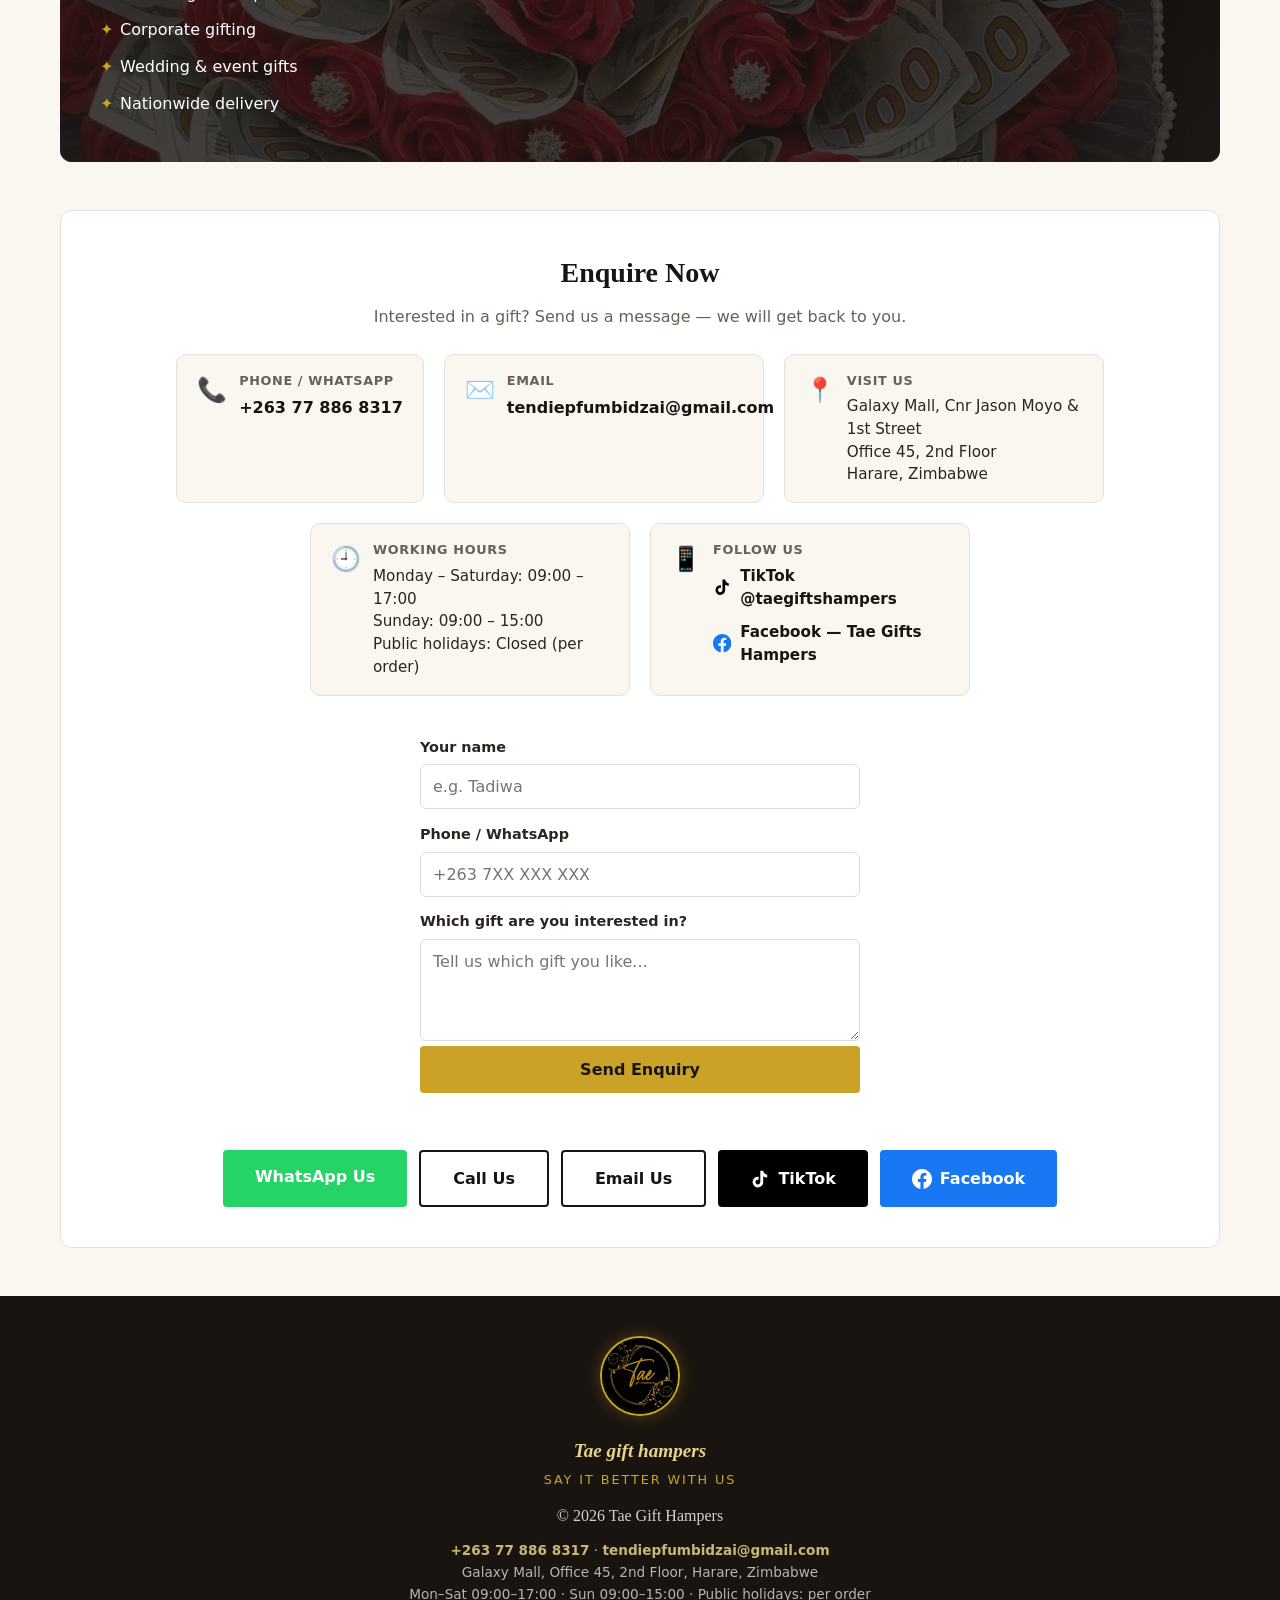
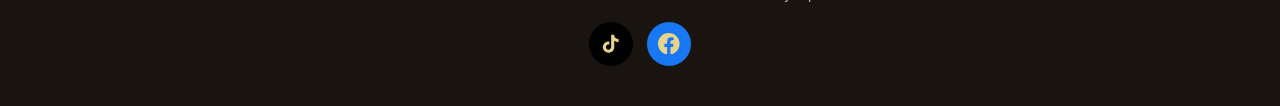
==== commit ec7dc37c: "Add dark and light mode toggle with saved theme preference." ====
--- a/index.html
+++ b/index.html
@@ -8,6 +8,14 @@
   <link rel="icon" href="images/logo.jpg" type="image/jpeg">
   <link rel="apple-touch-icon" href="images/logo.jpg">
   <link rel="stylesheet" href="styles.css">
+  <script>
+    (function () {
+      var theme = localStorage.getItem("tae-store-theme");
+      if (theme === "dark" || theme === "light") {
+        document.documentElement.setAttribute("data-theme", theme);
+      }
+    })();
+  </script>
 </head>
 <body>
 
@@ -29,6 +37,15 @@
       <a href="#about">About</a>
       <a href="#contact">Contact</a>
     </nav>
+
+    <button type="button" class="theme-toggle" id="theme-toggle" aria-label="Switch to dark mode" title="Toggle dark / light mode">
+      <svg class="theme-icon theme-icon-sun" viewBox="0 0 24 24" aria-hidden="true">
+        <path fill="currentColor" d="M12 7a5 5 0 1 0 0 10 5 5 0 0 0 0-10zm0-5a1 1 0 0 1 1 1v1.07a1 1 0 1 1-2 0V3a1 1 0 0 1 1-1zm0 18a1 1 0 0 1-1-1v-1.07a1 1 0 1 1 2 0V20a1 1 0 0 1-1 1zm10-7h-1.07a1 1 0 1 1 0-2H22a1 1 0 1 1 0 2h-1.07zM3 12a1 1 0 0 1 1-1h1.07a1 1 0 1 1 0 2H4a1 1 0 0 1-1-1zm15.07-6.07a1 1 0 0 1 0 1.41l-.76.76a1 1 0 1 1-1.41-1.41l.76-.76a1 1 0 0 1 1.41 0zM7.1 16.9a1 1 0 0 1 0 1.41l-.76.76a1 1 0 1 1-1.41-1.41l.76-.76a1 1 0 0 1 1.41 0zm9.8 0 .76.76a1 1 0 0 1-1.41 1.41l-.76-.76a1 1 0 1 1 1.41-1.41zM7.1 7.1l-.76-.76A1 1 0 0 1 7.75 5l.76.76A1 1 0 1 1 7.1 7.1z"/>
+      </svg>
+      <svg class="theme-icon theme-icon-moon" viewBox="0 0 24 24" aria-hidden="true">
+        <path fill="currentColor" d="M21 14.5A8.5 8.5 0 0 1 9.5 3 7 7 0 1 0 21 14.5z"/>
+      </svg>
+    </button>
   </header>
 
   <section class="hero">
--- a/styles.css
+++ b/styles.css
@@ -8,17 +8,43 @@
   --gold: #c9a227;
   --gold-light: #e8d48b;
   --dark: #1a1410;
-  --cream: #faf6f0;
   --rose: #8b3a4a;
+
+  --bg: #faf6f0;
+  --bg-card: #ffffff;
+  --bg-muted: #faf6f0;
   --text: #2c2420;
   --muted: #6b5e58;
+  --heading: #1a1410;
+  --border: #e8e0d8;
+  --input-bg: #ffffff;
+  --input-border: #dddddd;
+  --shadow: rgba(26, 20, 16, 0.12);
+  --shadow-hover: rgba(26, 20, 16, 0.2);
+  --header-bg: rgba(26, 20, 16, 0.95);
+}
+
+[data-theme="dark"] {
+  --bg: #12100e;
+  --bg-card: #1e1a17;
+  --bg-muted: #252019;
+  --text: #f0ebe4;
+  --muted: #a89a90;
+  --heading: #f0ebe4;
+  --border: #3a322c;
+  --input-bg: #1a1613;
+  --input-border: #4a4038;
+  --shadow: rgba(0, 0, 0, 0.35);
+  --shadow-hover: rgba(0, 0, 0, 0.5);
+  --header-bg: rgba(10, 8, 6, 0.98);
 }
 
 body {
   font-family: Georgia, "Times New Roman", serif;
   line-height: 1.6;
   color: var(--text);
-  background: var(--cream);
+  background: var(--bg);
+  transition: background 0.25s ease, color 0.25s ease;
 }
 
 a {
@@ -32,11 +58,55 @@
   align-items: center;
   gap: 1rem;
   padding: 0.75rem 1.5rem;
-  background: rgba(26, 20, 16, 0.95);
+  background: var(--header-bg);
   color: #fff;
   position: sticky;
   top: 0;
   z-index: 100;
+}
+
+.theme-toggle {
+  display: inline-flex;
+  align-items: center;
+  justify-content: center;
+  width: 40px;
+  height: 40px;
+  margin-left: 0.5rem;
+  padding: 0;
+  border: 1px solid rgba(255, 255, 255, 0.3);
+  border-radius: 50%;
+  background: rgba(255, 255, 255, 0.08);
+  color: var(--gold-light);
+  cursor: pointer;
+  flex-shrink: 0;
+  transition: background 0.2s, border-color 0.2s, color 0.2s;
+}
+
+.theme-toggle:hover {
+  background: rgba(255, 255, 255, 0.15);
+  border-color: var(--gold);
+  color: #fff;
+}
+
+.theme-icon {
+  width: 1.2rem;
+  height: 1.2rem;
+}
+
+.theme-icon-moon {
+  display: none;
+}
+
+[data-theme="dark"] .theme-icon-sun {
+  display: none;
+}
+
+[data-theme="dark"] .theme-icon-moon {
+  display: block;
+}
+
+[data-theme="dark"] .social-icon-tiktok {
+  color: #f0ebe4;
 }
 
 .brand {
@@ -193,13 +263,13 @@
 
 .btn-outline {
   background: transparent;
-  color: var(--dark);
-  border: 2px solid var(--dark);
+  color: var(--heading);
+  border: 2px solid var(--heading);
 }
 
 .btn-outline:hover {
-  background: var(--dark);
-  color: #fff;
+  background: var(--heading);
+  color: var(--bg);
 }
 
 .btn-whatsapp {
@@ -257,7 +327,7 @@
   display: inline-flex;
   align-items: center;
   gap: 0.55rem;
-  color: var(--dark);
+  color: var(--heading);
   font-weight: 700;
   font-family: system-ui, sans-serif;
 }
@@ -288,7 +358,7 @@
 
 .section-head h2 {
   font-size: 2rem;
-  color: var(--dark);
+  color: var(--heading);
   margin-bottom: 0.5rem;
 }
 
@@ -310,13 +380,13 @@
   overflow: hidden;
   cursor: pointer;
   aspect-ratio: 1;
-  box-shadow: 0 8px 24px rgba(26, 20, 16, 0.12);
+  box-shadow: 0 8px 24px var(--shadow);
   transition: transform 0.3s, box-shadow 0.3s;
 }
 
 .product-card:hover {
   transform: translateY(-6px);
-  box-shadow: 0 16px 40px rgba(26, 20, 16, 0.2);
+  box-shadow: 0 16px 40px var(--shadow-hover);
 }
 
 .product-card img {
@@ -417,15 +487,17 @@
 .contact-section {
   margin-top: 3rem;
   padding: 2.5rem;
-  background: #fff;
+  background: var(--bg-card);
   border-radius: 12px;
-  border: 1px solid #e8e0d8;
+  border: 1px solid var(--border);
   text-align: center;
+  transition: background 0.25s ease, border-color 0.25s ease;
 }
 
 .contact-section h2 {
   font-size: 1.75rem;
   margin-bottom: 0.5rem;
+  color: var(--heading);
 }
 
 .contact-section > p {
@@ -453,10 +525,12 @@
 .contact-form input,
 .contact-form textarea {
   padding: 0.75rem;
-  border: 1px solid #ddd;
+  border: 1px solid var(--input-border);
   border-radius: 6px;
   font-size: 1rem;
   font-family: system-ui, sans-serif;
+  background: var(--input-bg);
+  color: var(--text);
 }
 
 .contact-form input:focus,
@@ -486,12 +560,13 @@
   display: flex;
   gap: 0.75rem;
   align-items: flex-start;
-  background: var(--cream);
+  background: var(--bg-muted);
   padding: 1rem 1.25rem;
   border-radius: 10px;
-  border: 1px solid #e8e0d8;
+  border: 1px solid var(--border);
   min-width: 240px;
   max-width: 320px;
+  transition: background 0.25s ease, border-color 0.25s ease;
 }
 
 .contact-icon {
@@ -510,7 +585,7 @@
 }
 
 .contact-detail a {
-  color: var(--dark);
+  color: var(--heading);
   font-weight: 700;
   font-family: system-ui, sans-serif;
 }
@@ -715,6 +790,15 @@
     position: relative;
   }
 
+  .theme-toggle {
+    margin-left: auto;
+    order: 1;
+  }
+
+  .menu-btn {
+    order: 2;
+  }
+
   .hero {
     min-height: 60vh;
     background-attachment: scroll;
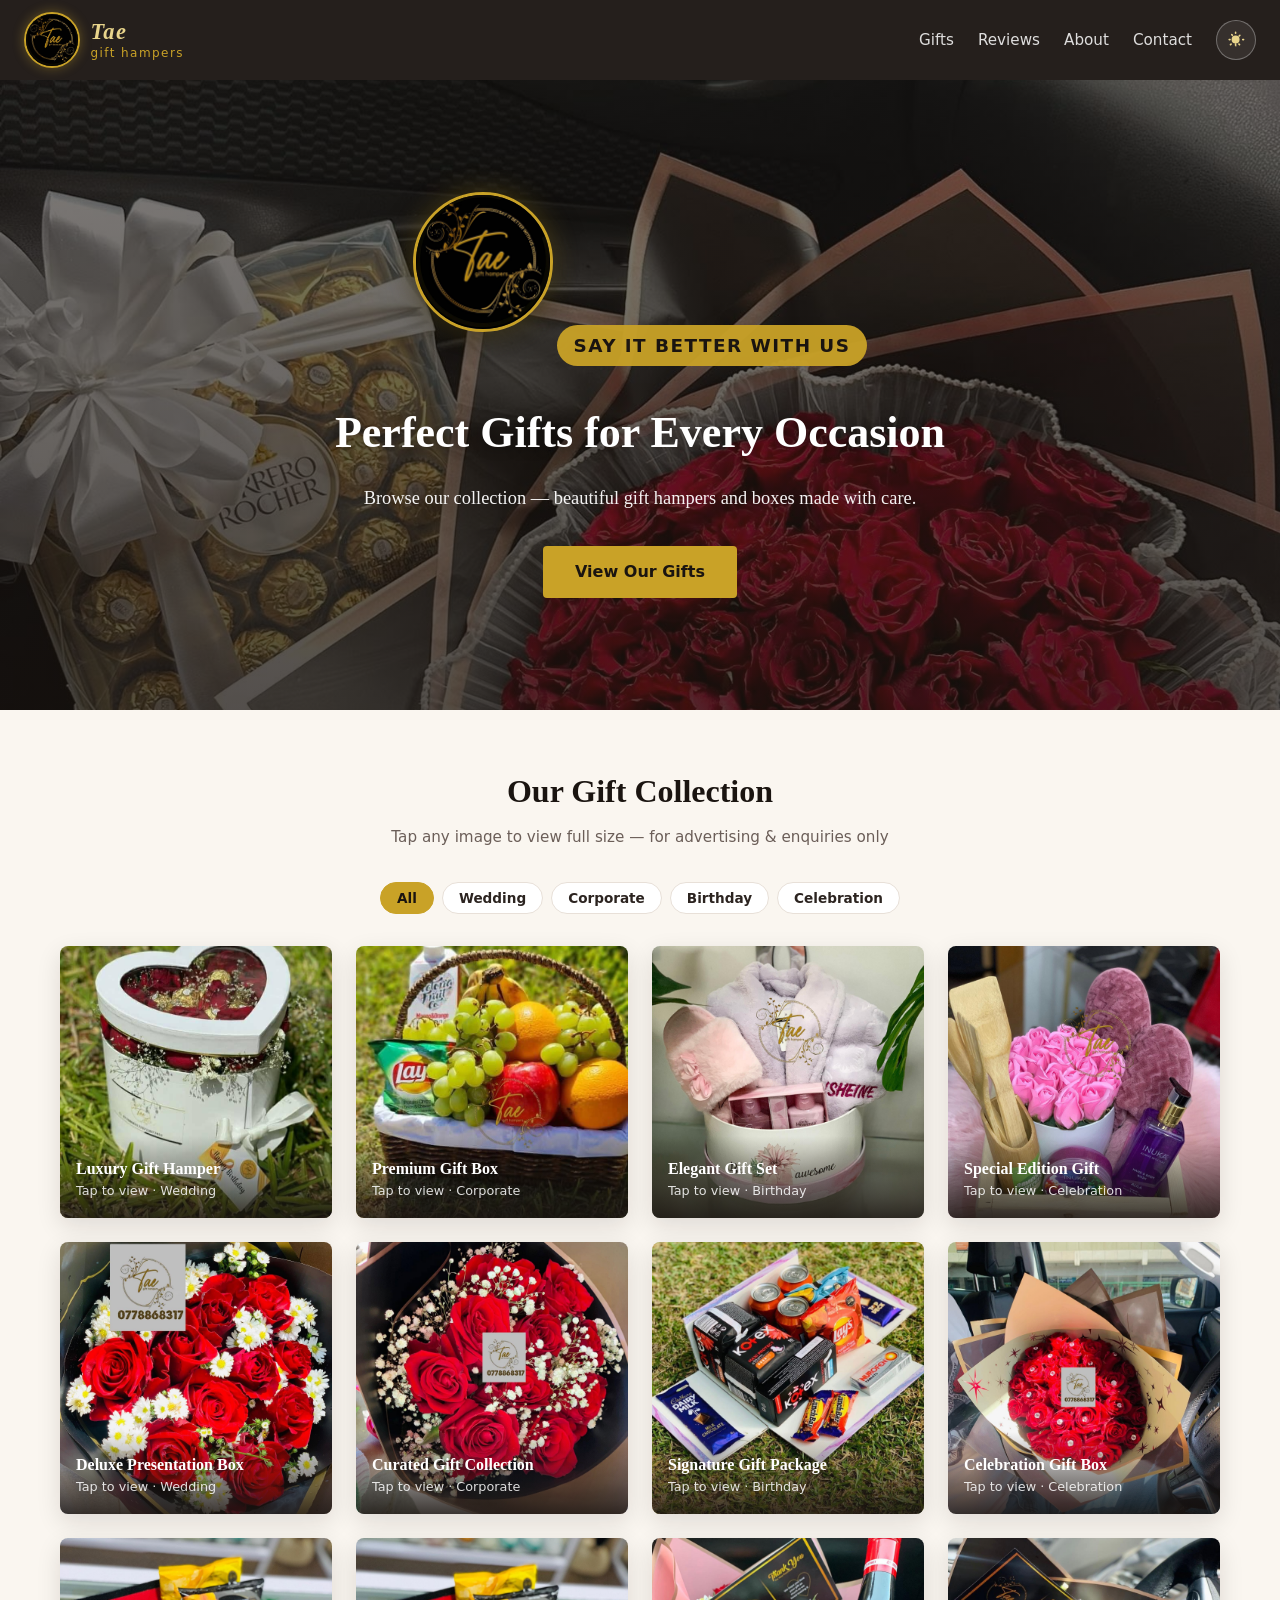
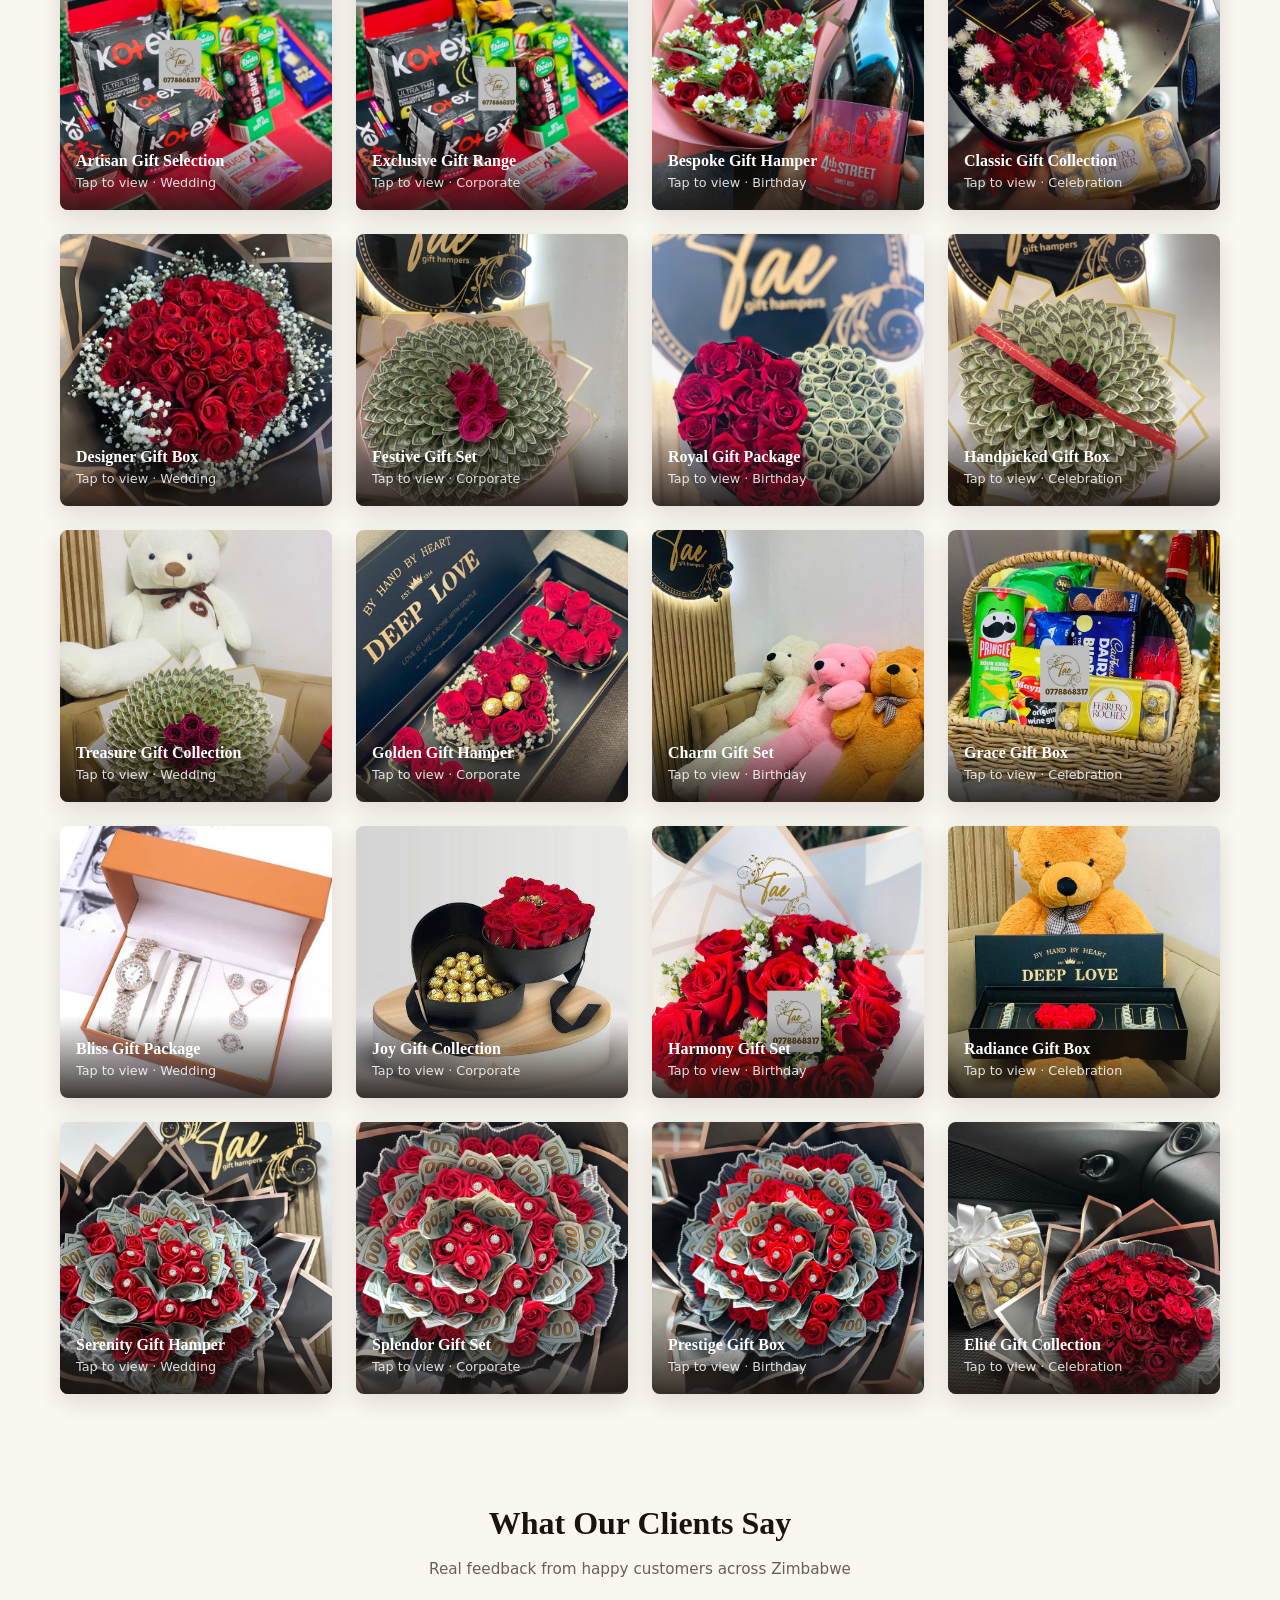
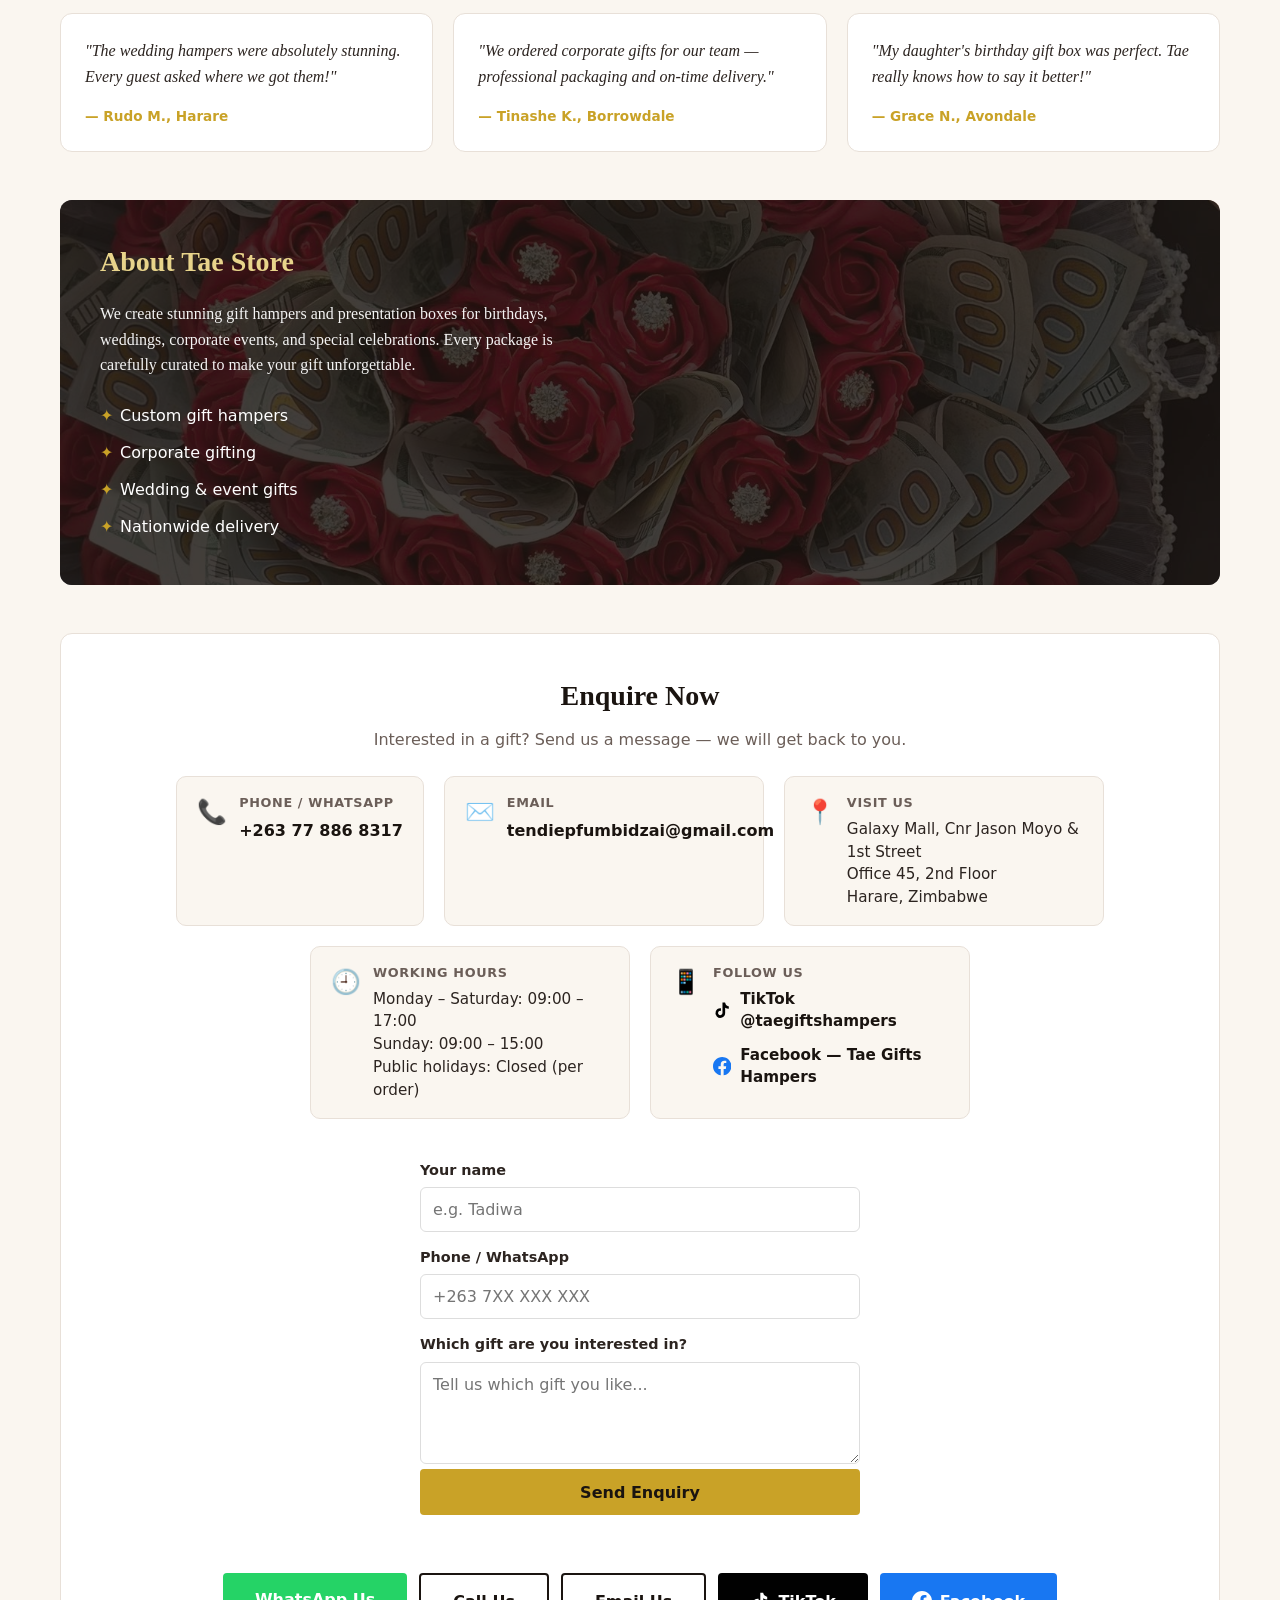
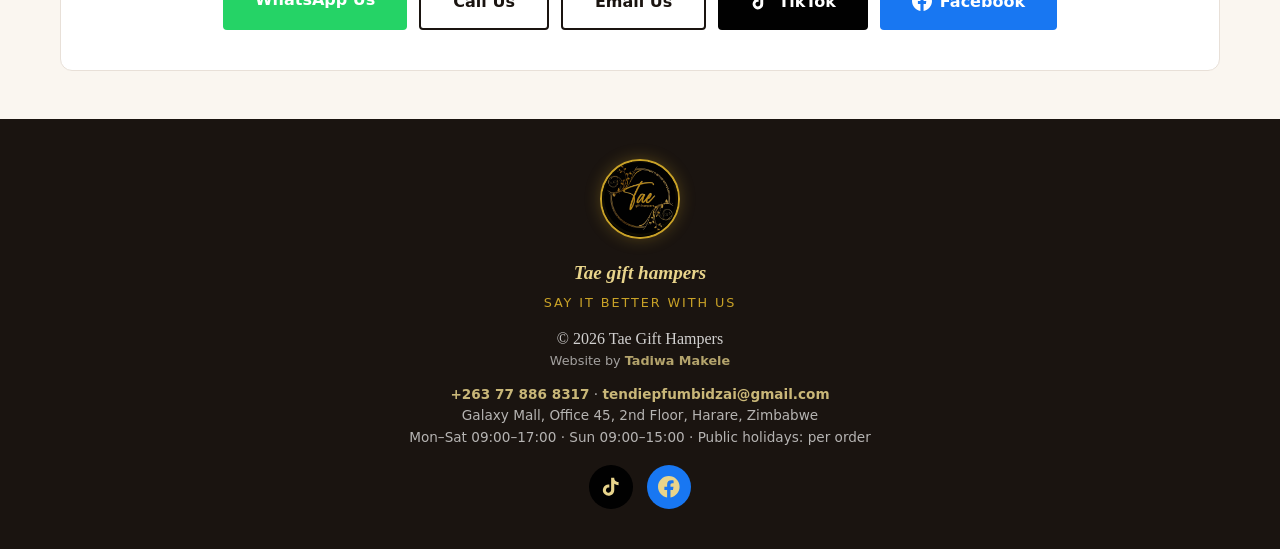
==== commit 927df501: "Add portfolio features: category filters, testimonials, and README." ====
--- a/index.html
+++ b/index.html
@@ -34,6 +34,7 @@
 
     <nav id="nav" class="nav">
       <a href="#gallery">Gifts</a>
+      <a href="#testimonials">Reviews</a>
       <a href="#about">About</a>
       <a href="#contact">Contact</a>
     </nav>
@@ -65,7 +66,35 @@
         <h2>Our Gift Collection</h2>
         <p>Tap any image to view full size — for advertising &amp; enquiries only</p>
       </div>
+      <div id="filter-bar" class="filter-bar">
+        <button type="button" class="filter-btn active" data-filter="All">All</button>
+        <button type="button" class="filter-btn" data-filter="Wedding">Wedding</button>
+        <button type="button" class="filter-btn" data-filter="Corporate">Corporate</button>
+        <button type="button" class="filter-btn" data-filter="Birthday">Birthday</button>
+        <button type="button" class="filter-btn" data-filter="Celebration">Celebration</button>
+      </div>
       <div id="product-grid" class="product-grid"></div>
+    </section>
+
+    <section id="testimonials" class="testimonials-section">
+      <div class="section-head">
+        <h2>What Our Clients Say</h2>
+        <p>Real feedback from happy customers across Zimbabwe</p>
+      </div>
+      <div class="testimonials-grid">
+        <blockquote class="testimonial-card">
+          <p>"The wedding hampers were absolutely stunning. Every guest asked where we got them!"</p>
+          <footer>— Rudo M., Harare</footer>
+        </blockquote>
+        <blockquote class="testimonial-card">
+          <p>"We ordered corporate gifts for our team — professional packaging and on-time delivery."</p>
+          <footer>— Tinashe K., Borrowdale</footer>
+        </blockquote>
+        <blockquote class="testimonial-card">
+          <p>"My daughter's birthday gift box was perfect. Tae really knows how to say it better!"</p>
+          <footer>— Grace N., Avondale</footer>
+        </blockquote>
+      </div>
     </section>
 
     <section id="about" class="about-section">
@@ -196,6 +225,9 @@
     <p class="footer-brand">Tae gift hampers</p>
     <p class="footer-slogan">Say it better with us</p>
     <p>© 2026 Tae Gift Hampers</p>
+    <p class="footer-dev">
+      Website by <a href="https://tadiwamakele-0712.github.io/brothers/portfolio.html" target="_blank" rel="noopener noreferrer">Tadiwa Makele</a>
+    </p>
     <p class="footer-contact">
       <a href="tel:+263778868317">+263 77 886 8317</a> ·
       <a href="mailto:tendiepfumbidzai@gmail.com">tendiepfumbidzai@gmail.com</a><br>
--- a/styles.css
+++ b/styles.css
@@ -368,6 +368,46 @@
   font-size: 0.95rem;
 }
 
+.filter-bar {
+  display: flex;
+  flex-wrap: wrap;
+  gap: 0.5rem;
+  justify-content: center;
+  margin-bottom: 2rem;
+}
+
+.filter-btn {
+  padding: 0.45rem 1rem;
+  border: 1px solid var(--border);
+  border-radius: 999px;
+  background: var(--bg-card);
+  color: var(--text);
+  font-family: system-ui, sans-serif;
+  font-size: 0.85rem;
+  font-weight: 600;
+  cursor: pointer;
+  transition: background 0.2s, border-color 0.2s, color 0.2s;
+}
+
+.filter-btn:hover {
+  border-color: var(--gold);
+  color: var(--gold);
+}
+
+.filter-btn.active {
+  background: var(--gold);
+  border-color: var(--gold);
+  color: var(--dark);
+}
+
+.empty-grid {
+  grid-column: 1 / -1;
+  text-align: center;
+  color: var(--muted);
+  font-family: system-ui, sans-serif;
+  padding: 2rem;
+}
+
 .product-grid {
   display: grid;
   grid-template-columns: repeat(auto-fill, minmax(260px, 1fr));
@@ -420,6 +460,39 @@
   font-size: 0.8rem;
   opacity: 0.85;
   font-family: system-ui, sans-serif;
+}
+
+/* Testimonials */
+.testimonials-section {
+  margin-top: 3rem;
+}
+
+.testimonials-grid {
+  display: grid;
+  grid-template-columns: repeat(auto-fit, minmax(260px, 1fr));
+  gap: 1.25rem;
+}
+
+.testimonial-card {
+  background: var(--bg-card);
+  border: 1px solid var(--border);
+  border-radius: 12px;
+  padding: 1.5rem;
+  margin: 0;
+  transition: background 0.25s ease, border-color 0.25s ease;
+}
+
+.testimonial-card p {
+  font-style: italic;
+  margin-bottom: 1rem;
+  color: var(--text);
+}
+
+.testimonial-card footer {
+  font-family: system-ui, sans-serif;
+  font-size: 0.85rem;
+  font-weight: 700;
+  color: var(--gold);
 }
 
 /* About — background image */
@@ -707,6 +780,13 @@
   color: var(--gold);
   font-family: system-ui, sans-serif;
   margin-bottom: 0.75rem;
+}
+
+.footer-dev {
+  font-size: 0.8rem;
+  opacity: 0.75;
+  font-family: system-ui, sans-serif;
+  margin-bottom: 0.5rem;
 }
 
 .footer-contact {
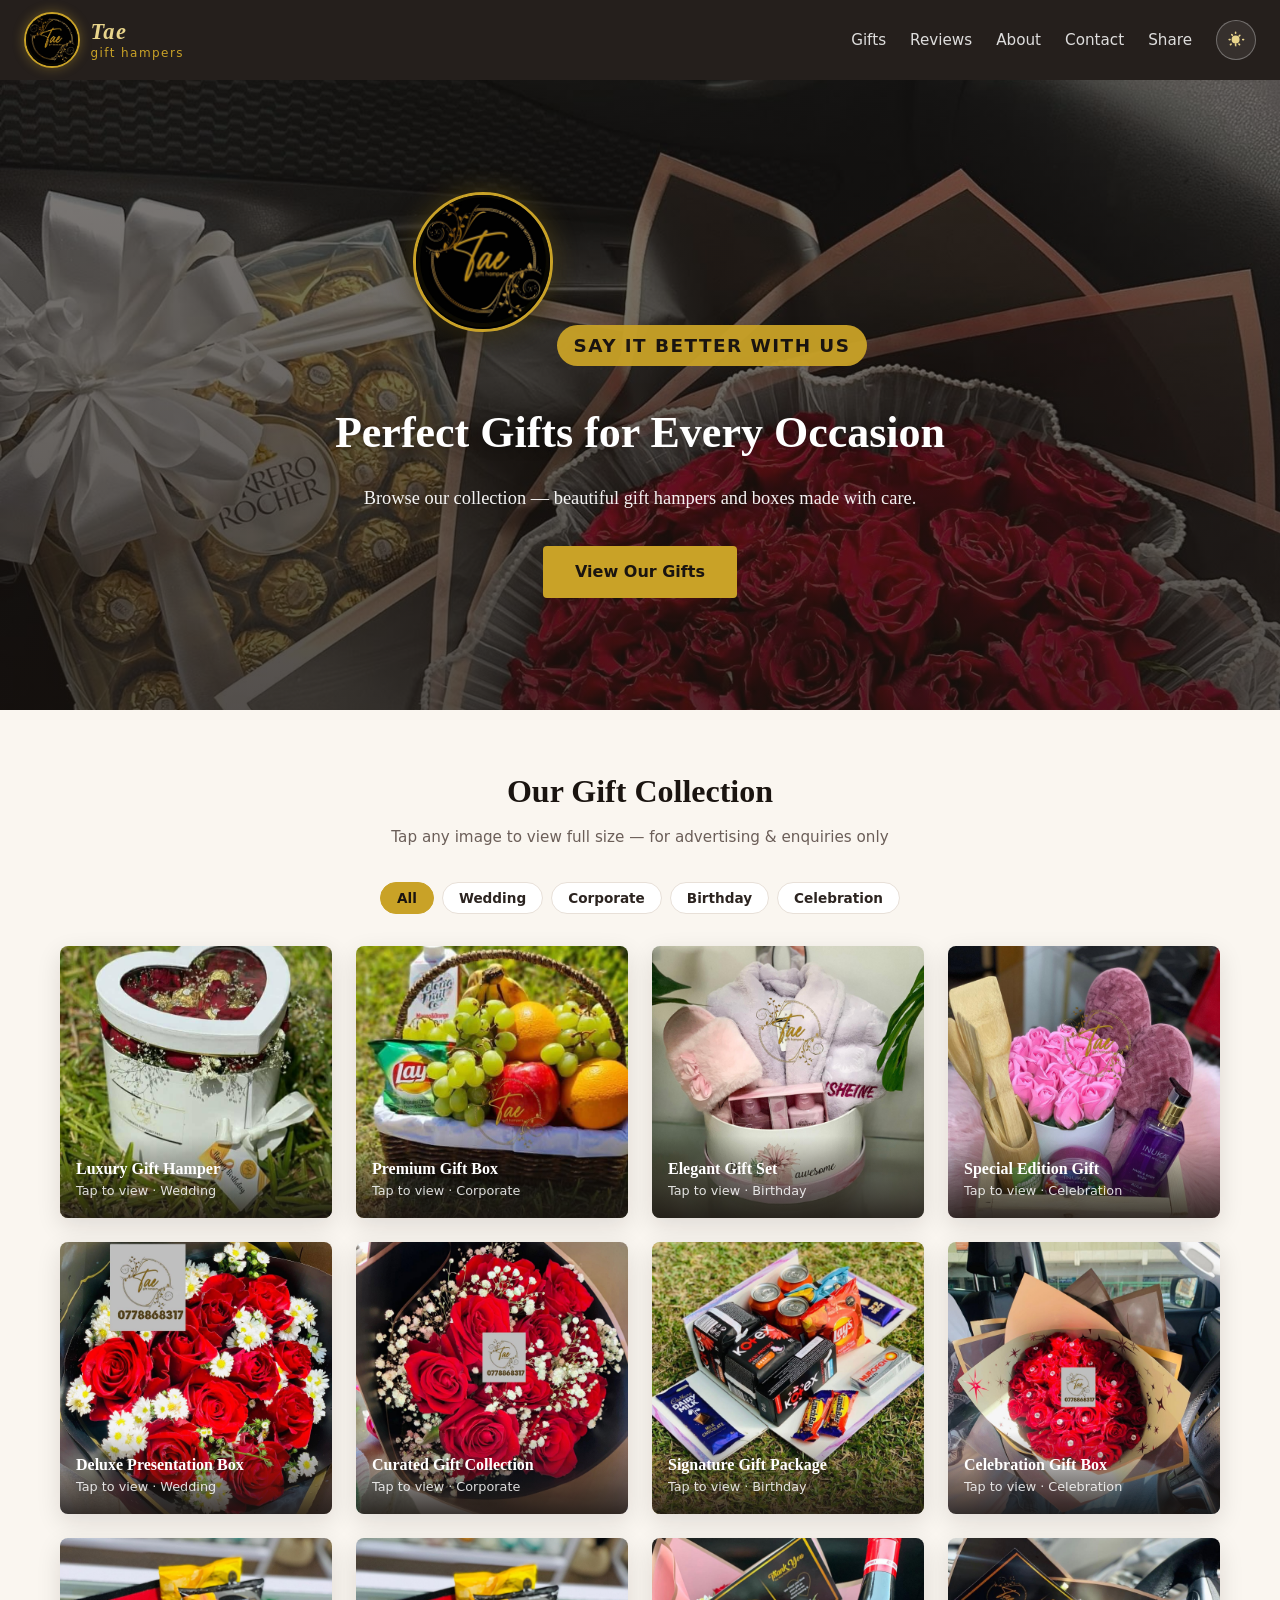
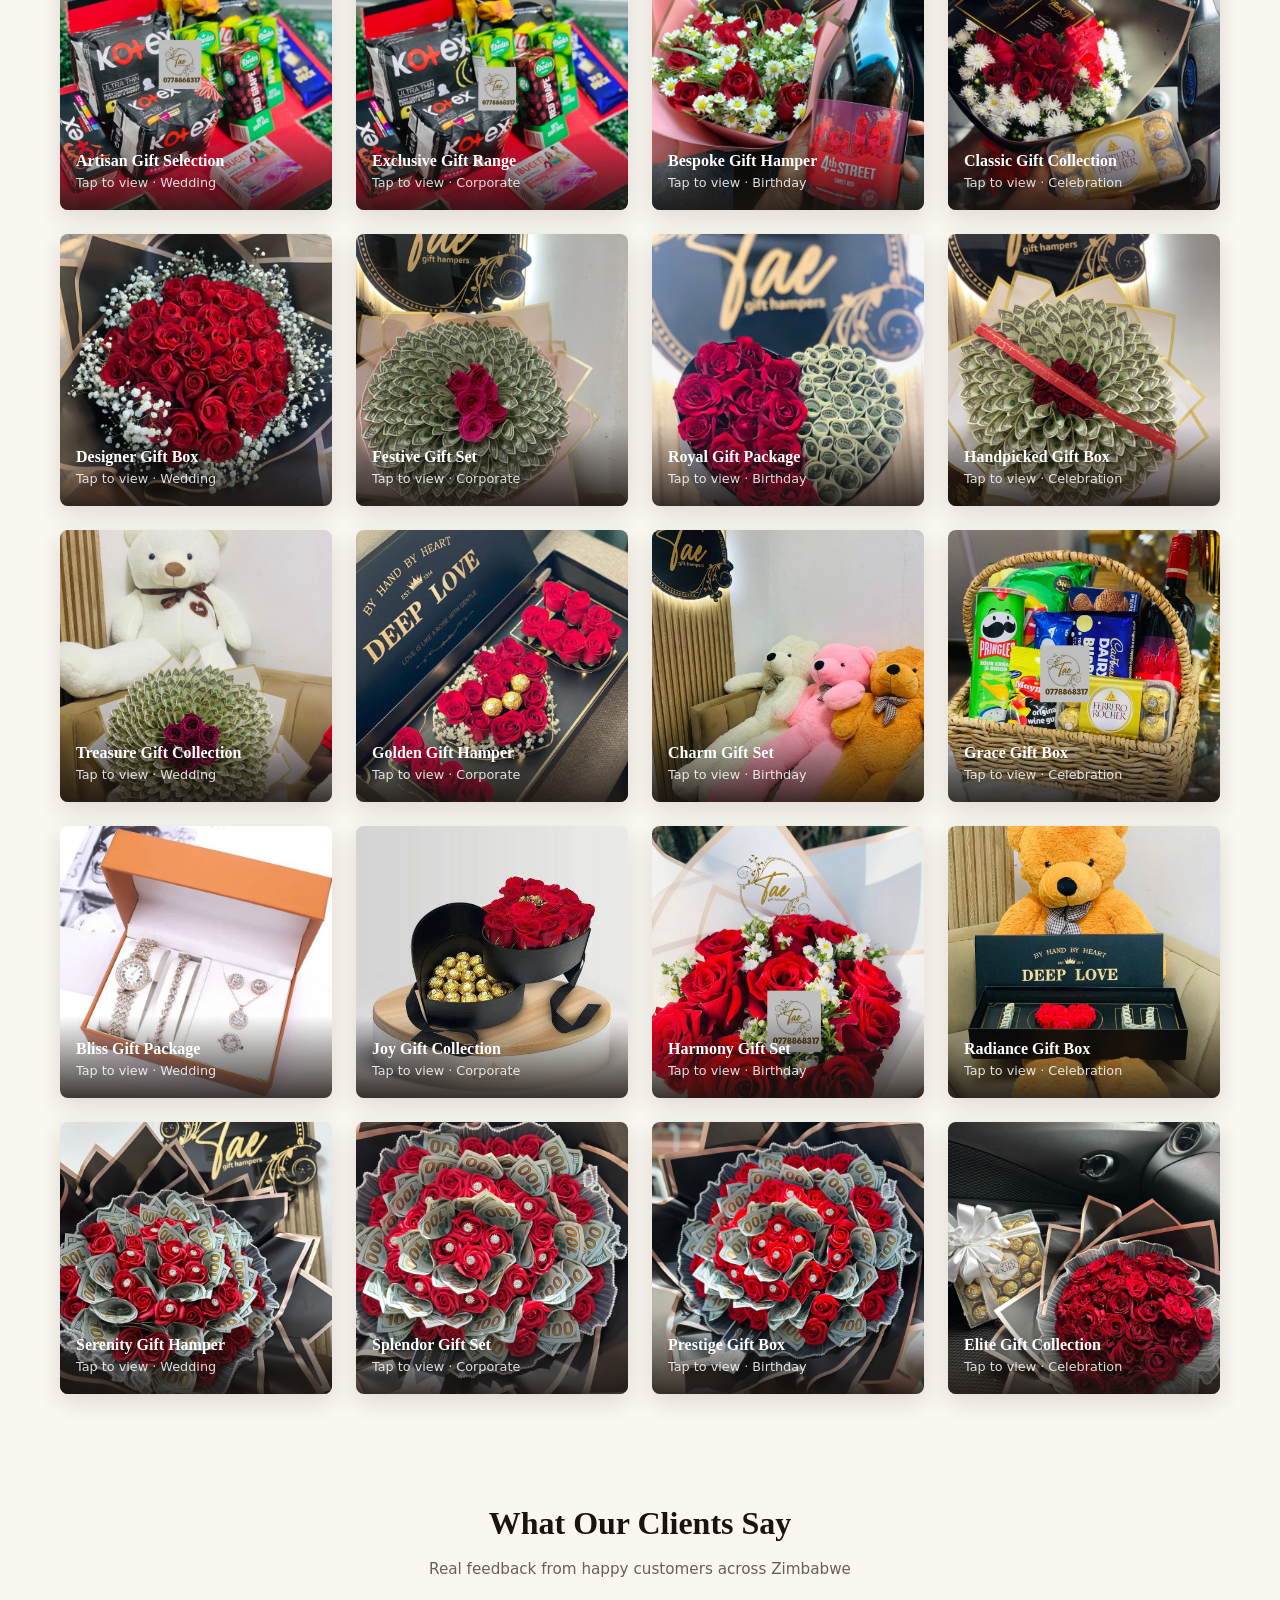
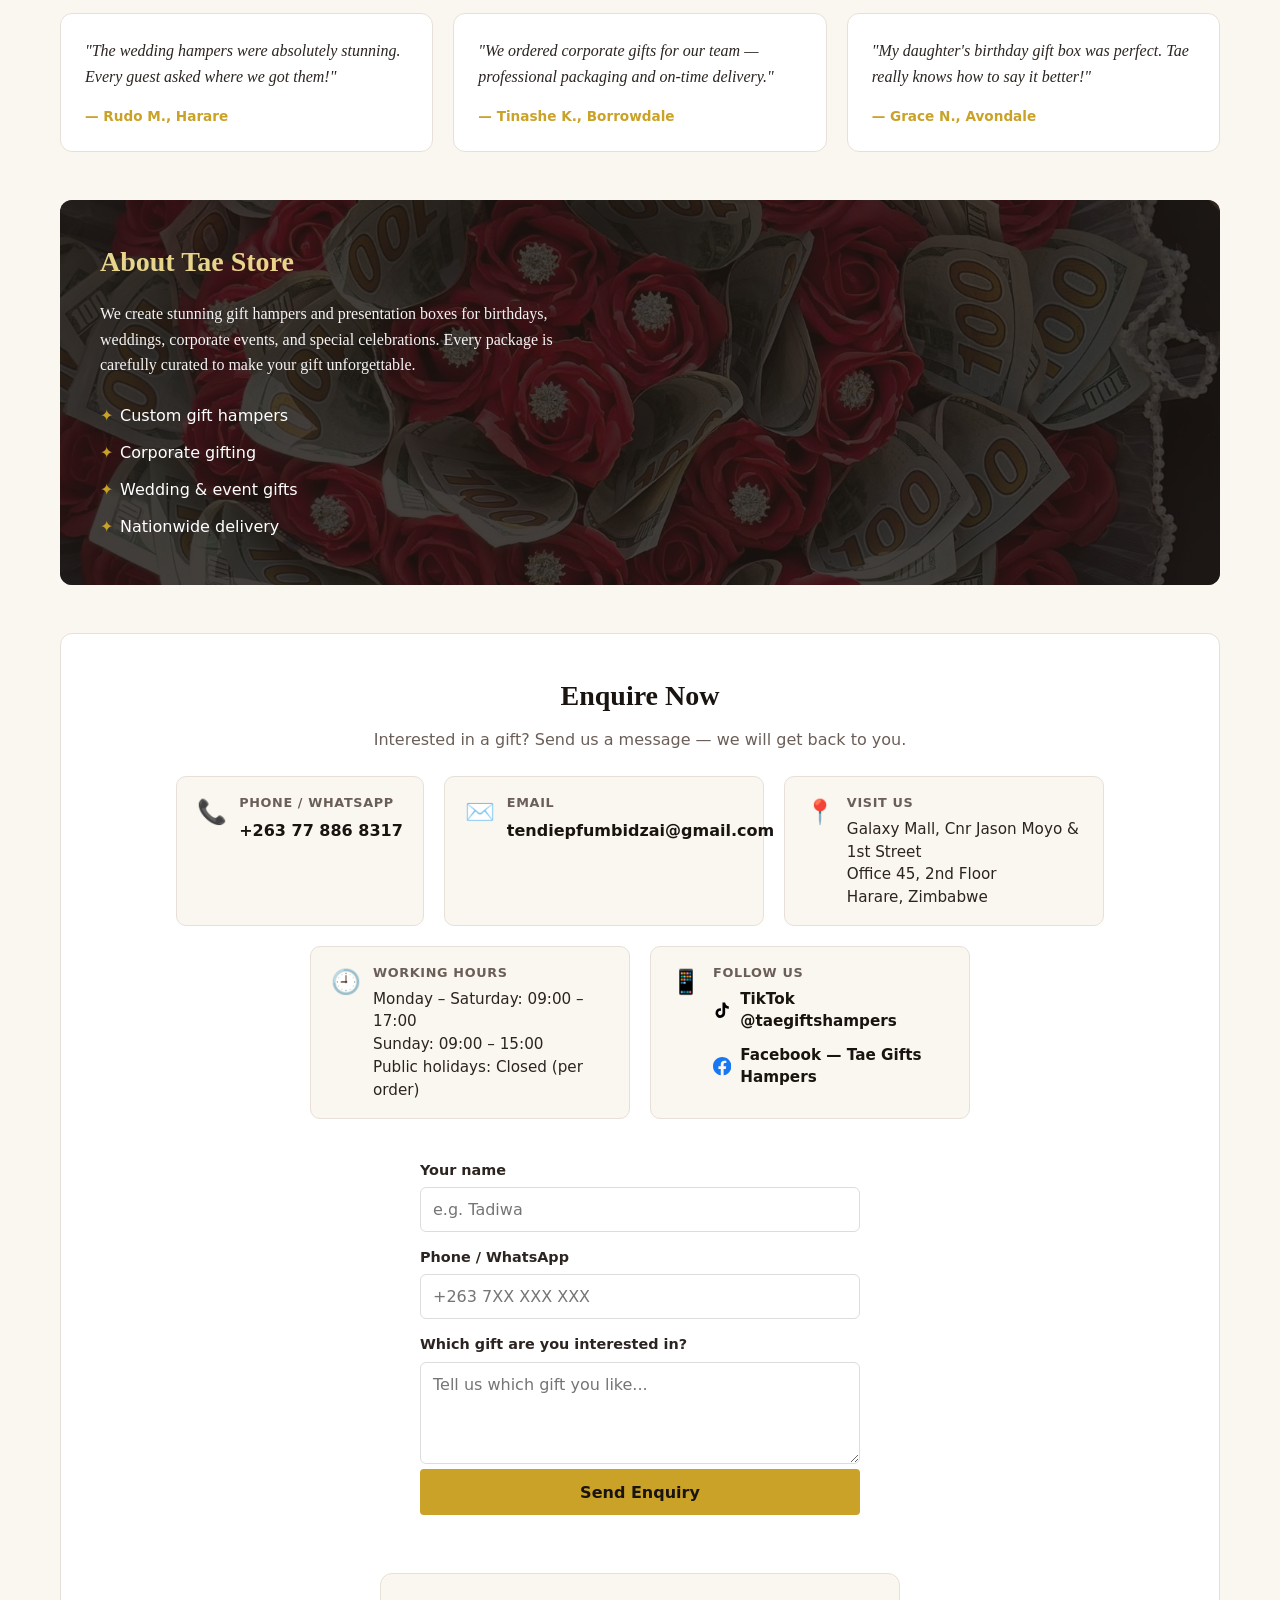
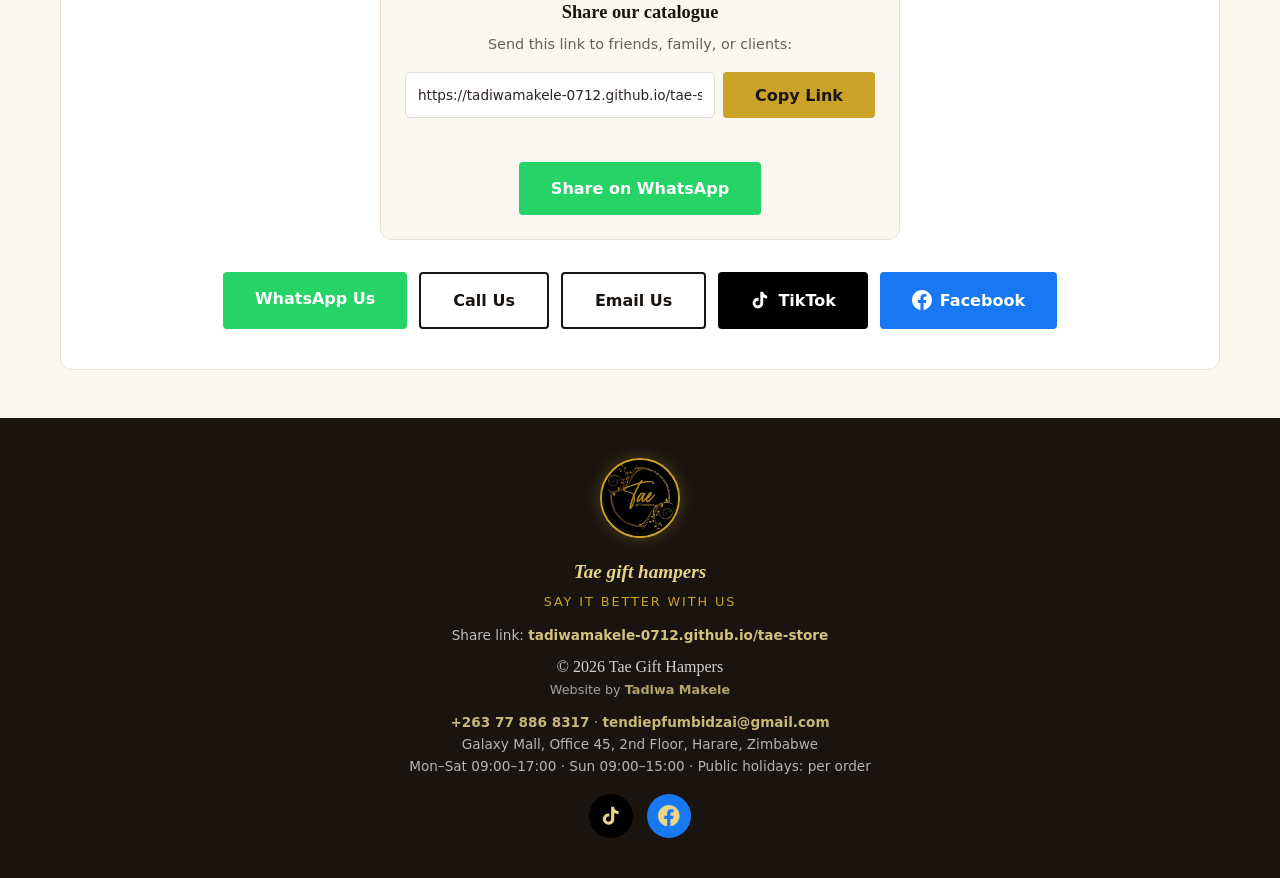
==== commit 3265d584: "Add shareable link page, copy button, and social preview meta tags." ====
--- a/index.html
+++ b/index.html
@@ -5,6 +5,16 @@
   <meta name="viewport" content="width=device-width, initial-scale=1.0">
   <meta name="description" content="Tae Gift Hampers — luxury gift hampers and boxes. Say it better with us.">
   <title>Tae Gift Hampers</title>
+  <link rel="canonical" href="https://tadiwamakele-0712.github.io/tae-store/">
+  <meta property="og:type" content="website">
+  <meta property="og:title" content="Tae Gift Hampers — Say it better with us">
+  <meta property="og:description" content="Luxury gift hampers and boxes for every occasion. Browse our collection and enquire today.">
+  <meta property="og:url" content="https://tadiwamakele-0712.github.io/tae-store/">
+  <meta property="og:image" content="https://tadiwamakele-0712.github.io/tae-store/images/logo.jpg">
+  <meta name="twitter:card" content="summary_large_image">
+  <meta name="twitter:title" content="Tae Gift Hampers">
+  <meta name="twitter:description" content="Luxury gift hampers and boxes — Harare, Zimbabwe.">
+  <meta name="twitter:image" content="https://tadiwamakele-0712.github.io/tae-store/images/logo.jpg">
   <link rel="icon" href="images/logo.jpg" type="image/jpeg">
   <link rel="apple-touch-icon" href="images/logo.jpg">
   <link rel="stylesheet" href="styles.css">
@@ -37,6 +47,7 @@
       <a href="#testimonials">Reviews</a>
       <a href="#about">About</a>
       <a href="#contact">Contact</a>
+      <a href="share.html">Share</a>
     </nav>
 
     <button type="button" class="theme-toggle" id="theme-toggle" aria-label="Switch to dark mode" title="Toggle dark / light mode">
@@ -188,6 +199,19 @@
         <p id="form-msg" class="form-msg" aria-live="polite"></p>
       </form>
 
+      <div id="share" class="share-box">
+        <h3>Share our catalogue</h3>
+        <p>Send this link to friends, family, or clients:</p>
+        <div class="share-link-row">
+          <input type="text" id="site-link" class="share-link-input" value="https://tadiwamakele-0712.github.io/tae-store/" readonly aria-label="Website link">
+          <button type="button" class="btn" id="copy-link-btn">Copy Link</button>
+        </div>
+        <p id="copy-msg" class="copy-msg" aria-live="polite"></p>
+        <a href="https://wa.me/?text=Check%20out%20Tae%20Gift%20Hampers%20%E2%80%94%20luxury%20gift%20boxes%20%26%20hampers%21%20https%3A%2F%2Ftadiwamakele-0712.github.io%2Ftae-store%2F" target="_blank" rel="noopener noreferrer" class="btn btn-whatsapp btn-social">
+          Share on WhatsApp
+        </a>
+      </div>
+
       <div class="contact-links">
         <a href="https://wa.me/263778868317" target="_blank" rel="noopener noreferrer" class="btn btn-whatsapp">
           WhatsApp Us
@@ -223,8 +247,12 @@
   <footer class="site-footer">
     <img src="images/logo.jpg" alt="Tae Gift Hampers logo" class="footer-logo">
     <p class="footer-brand">Tae gift hampers</p>
-    <p class="footer-slogan">Say it better with us</p>
-    <p>© 2026 Tae Gift Hampers</p>
+  <p class="footer-slogan">Say it better with us</p>
+  <p class="footer-share">
+    Share link:
+    <a href="https://tadiwamakele-0712.github.io/tae-store/">tadiwamakele-0712.github.io/tae-store</a>
+  </p>
+  <p>© 2026 Tae Gift Hampers</p>
     <p class="footer-dev">
       Website by <a href="https://tadiwamakele-0712.github.io/brothers/portfolio.html" target="_blank" rel="noopener noreferrer">Tadiwa Makele</a>
     </p>
--- a/styles.css
+++ b/styles.css
@@ -679,6 +679,120 @@
   line-height: 1.65;
 }
 
+.share-box {
+  max-width: 520px;
+  margin: 0 auto 2rem;
+  padding: 1.5rem;
+  background: var(--bg-muted);
+  border: 1px solid var(--border);
+  border-radius: 12px;
+  text-align: center;
+}
+
+.share-box h3 {
+  font-size: 1.15rem;
+  color: var(--heading);
+  margin-bottom: 0.35rem;
+}
+
+.share-box > p {
+  color: var(--muted);
+  font-family: system-ui, sans-serif;
+  font-size: 0.9rem;
+  margin-bottom: 1rem;
+}
+
+.share-link-row {
+  display: flex;
+  gap: 0.5rem;
+  flex-wrap: wrap;
+  justify-content: center;
+  margin-bottom: 0.5rem;
+}
+
+.share-link-input {
+  flex: 1;
+  min-width: 200px;
+  padding: 0.75rem;
+  border: 1px solid var(--input-border);
+  border-radius: 6px;
+  font-size: 0.85rem;
+  font-family: system-ui, sans-serif;
+  background: var(--input-bg);
+  color: var(--text);
+  text-align: center;
+}
+
+.copy-msg {
+  min-height: 1.25rem;
+  font-size: 0.9rem;
+  font-weight: 600;
+  color: #16a34a;
+  font-family: system-ui, sans-serif;
+  margin: 0.5rem 0 1rem;
+}
+
+.share-page {
+  max-width: 520px;
+  margin: 0 auto;
+  padding: 2.5rem 1.25rem 3rem;
+}
+
+.share-card {
+  background: var(--bg-card);
+  border: 1px solid var(--border);
+  border-radius: 16px;
+  padding: 2rem 1.5rem;
+  text-align: center;
+}
+
+.share-logo {
+  width: 100px;
+  height: 100px;
+  border-radius: 50%;
+  object-fit: cover;
+  border: 3px solid var(--gold);
+  margin-bottom: 1rem;
+}
+
+.share-card h1 {
+  font-size: 1.75rem;
+  color: var(--heading);
+  margin-bottom: 0.75rem;
+}
+
+.share-intro {
+  color: var(--muted);
+  font-family: system-ui, sans-serif;
+  margin-bottom: 1.5rem;
+}
+
+.share-actions {
+  display: flex;
+  gap: 0.75rem;
+  justify-content: center;
+  flex-wrap: wrap;
+  margin: 1rem 0 1.5rem;
+}
+
+.qr-block {
+  margin: 0;
+  padding-top: 1rem;
+  border-top: 1px solid var(--border);
+}
+
+.qr-block img {
+  border-radius: 8px;
+  border: 1px solid var(--border);
+}
+
+.qr-block figcaption {
+  margin-top: 0.75rem;
+  font-size: 0.85rem;
+  color: var(--muted);
+  font-family: system-ui, sans-serif;
+}
+
 .contact-links {
   display: flex;
   gap: 0.75rem;
@@ -787,6 +901,13 @@
   opacity: 0.75;
   font-family: system-ui, sans-serif;
   margin-bottom: 0.5rem;
+}
+
+.footer-share {
+  font-size: 0.85rem;
+  font-family: system-ui, sans-serif;
+  margin-bottom: 0.5rem;
+  opacity: 0.9;
 }
 
 .footer-contact {
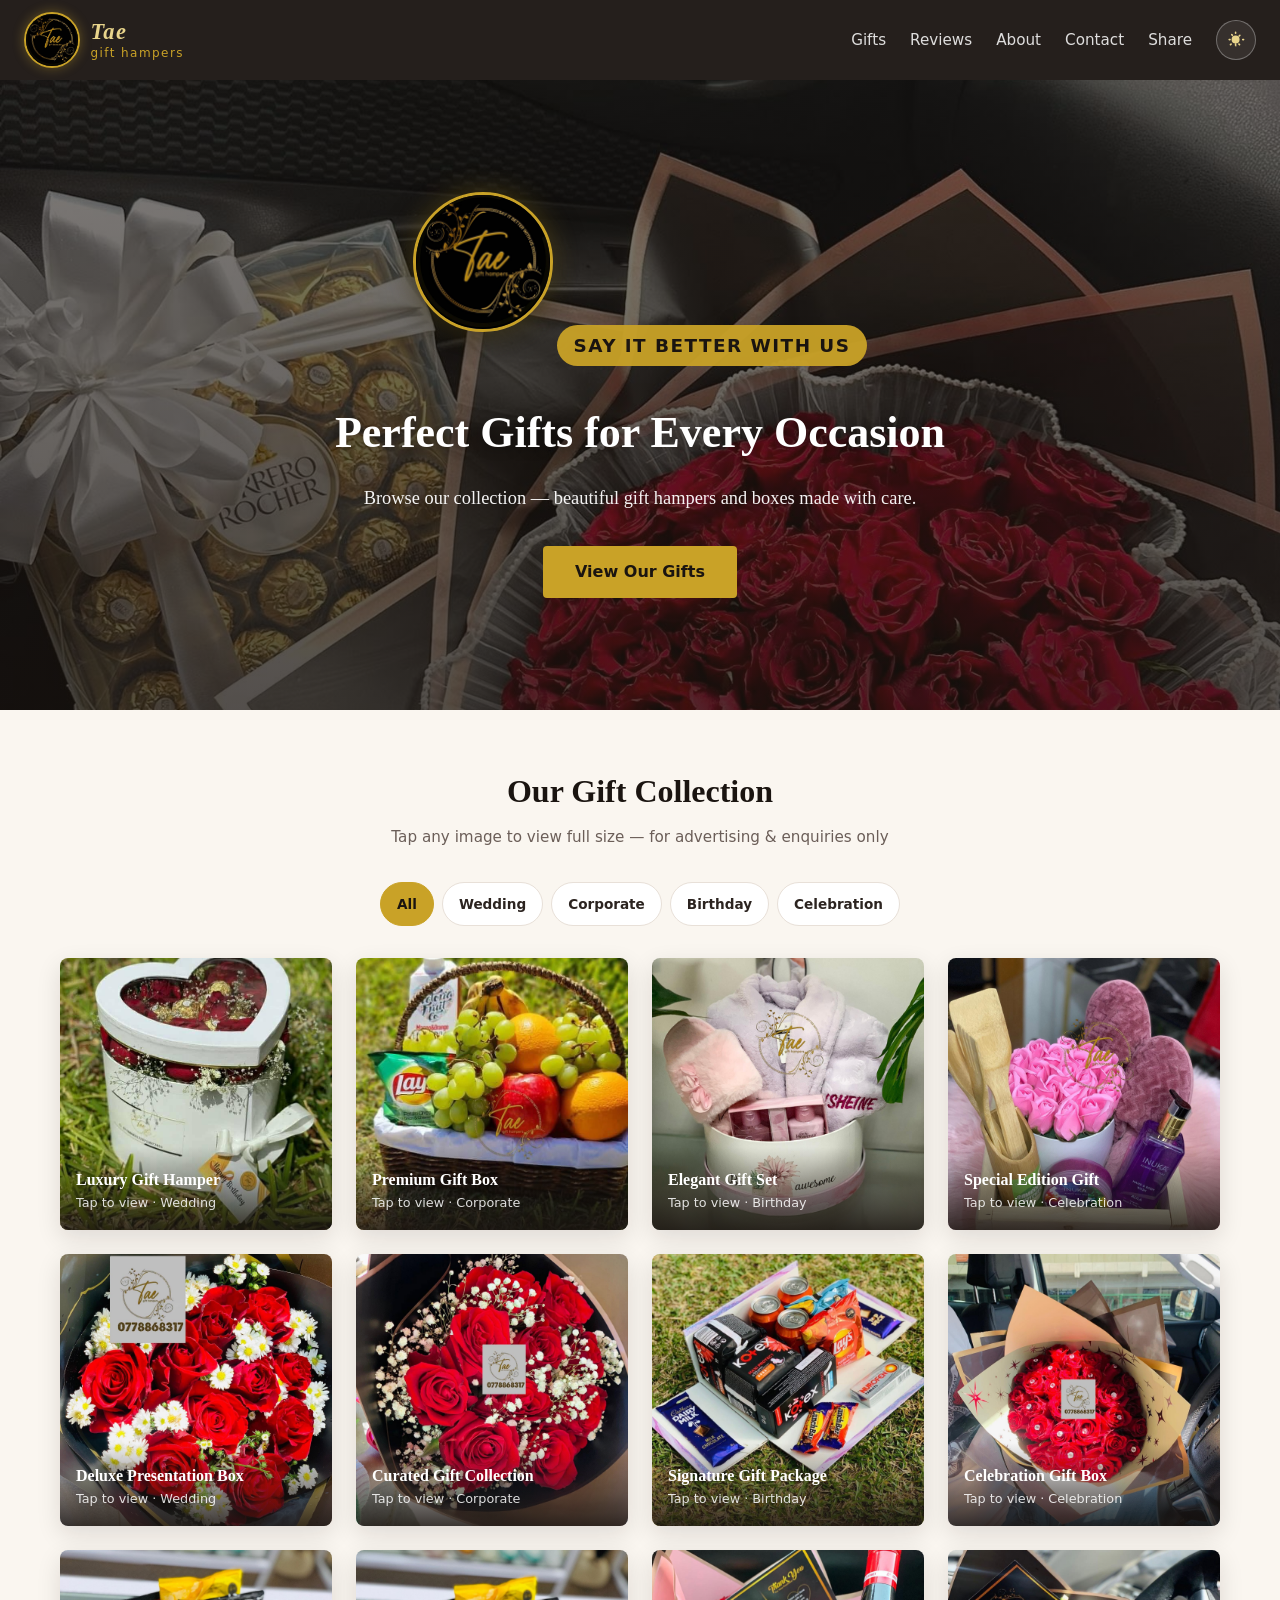
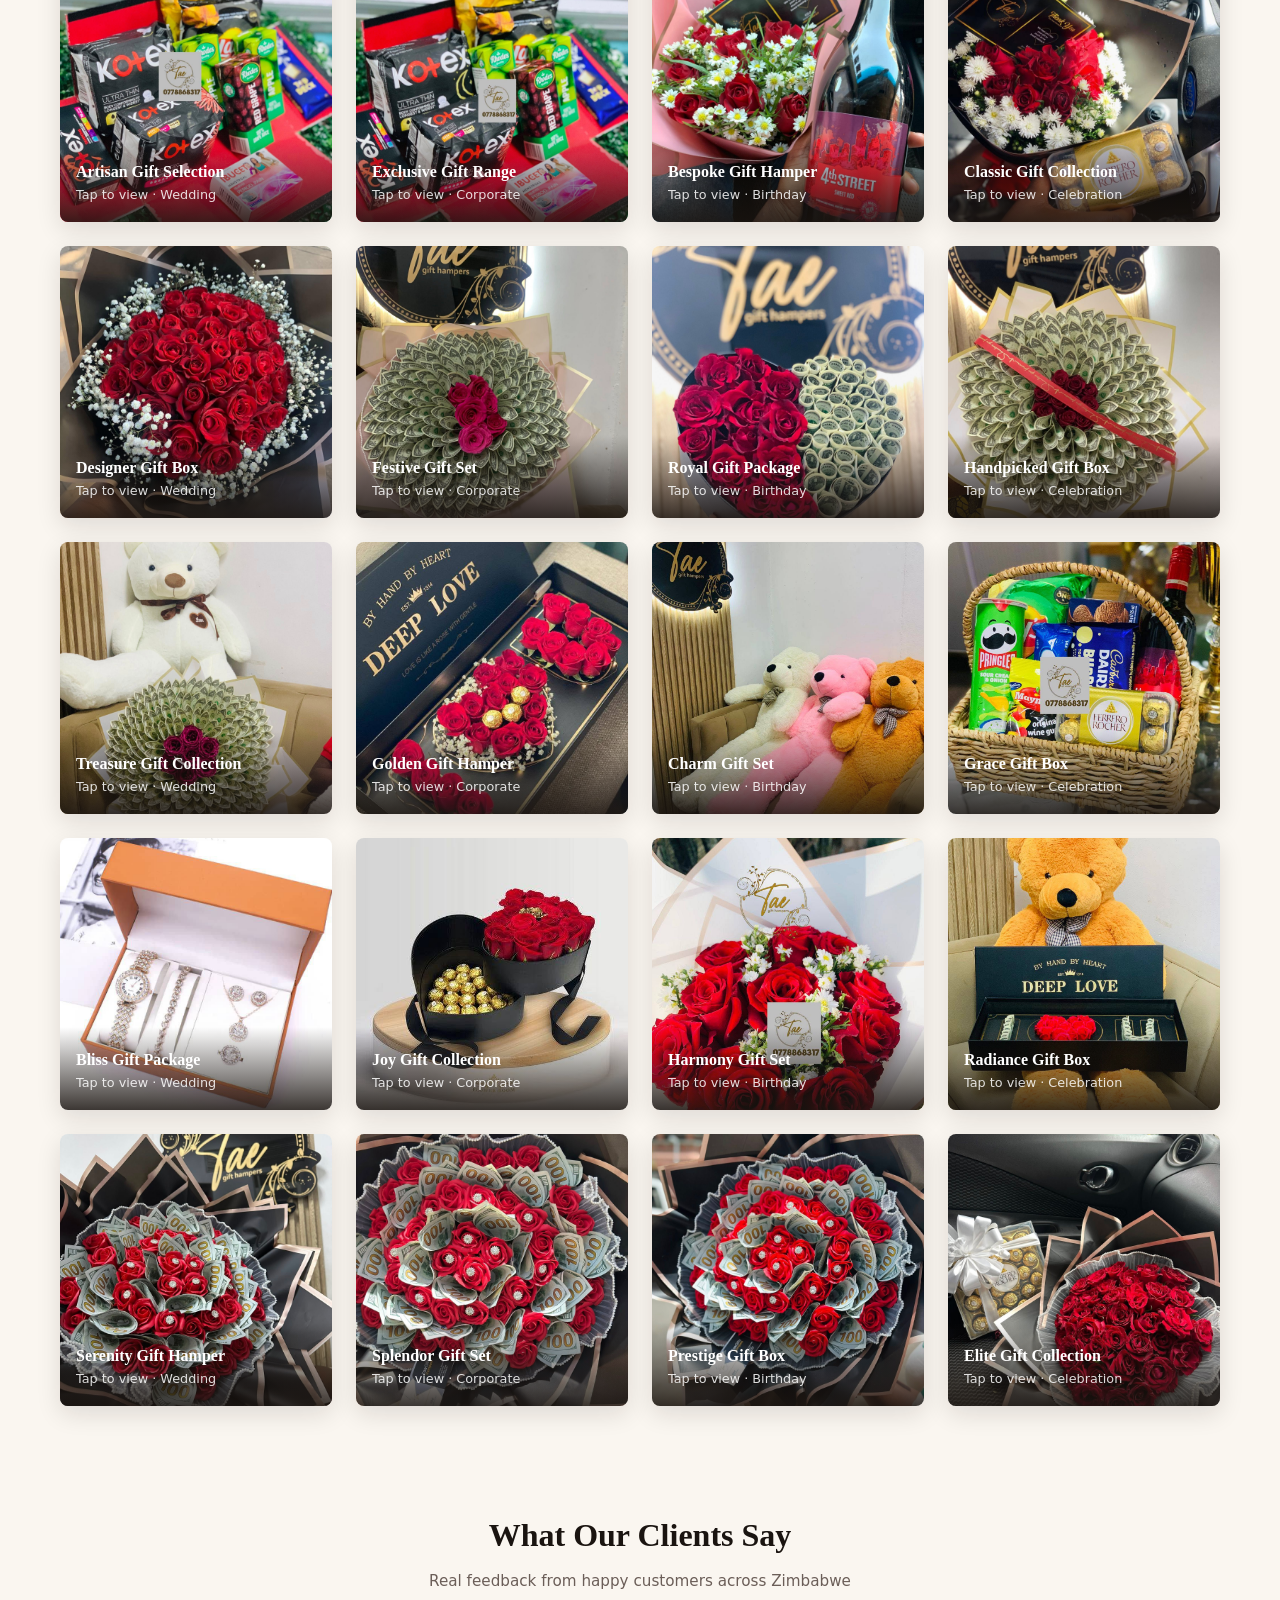
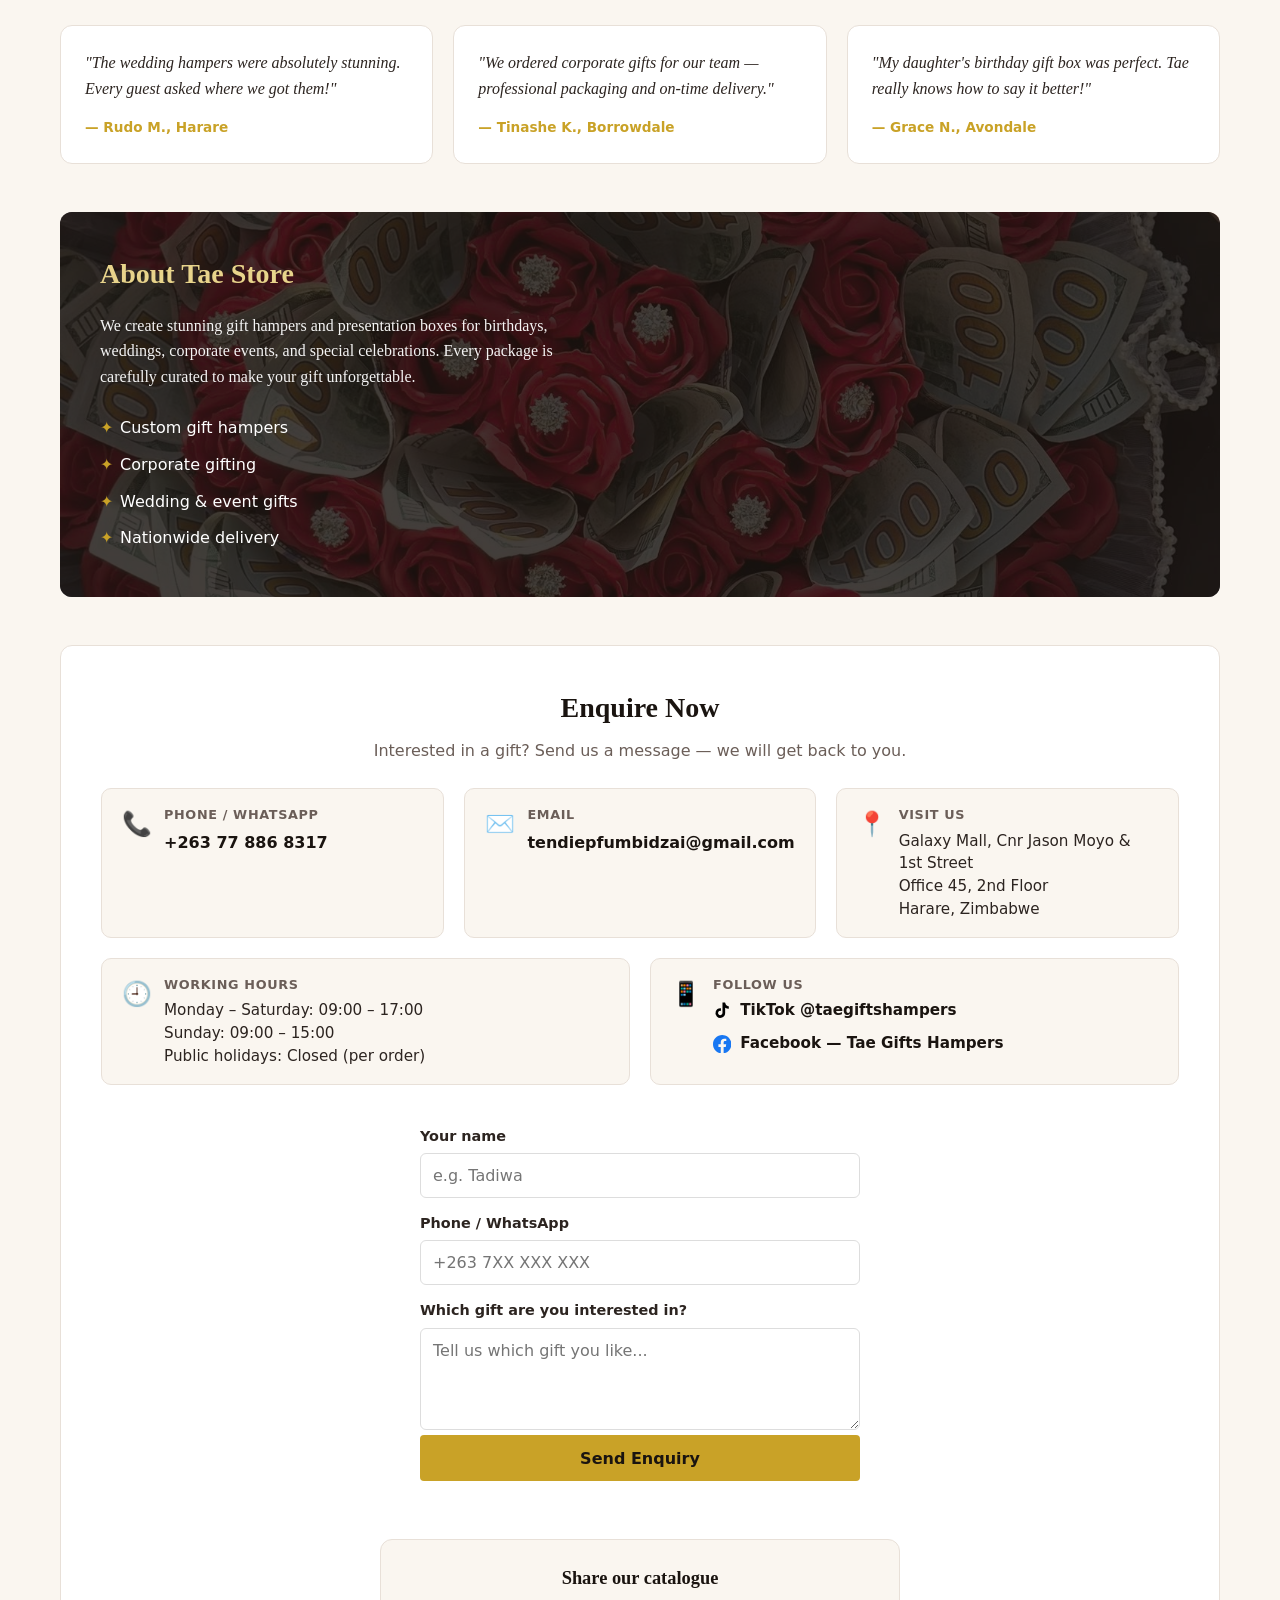
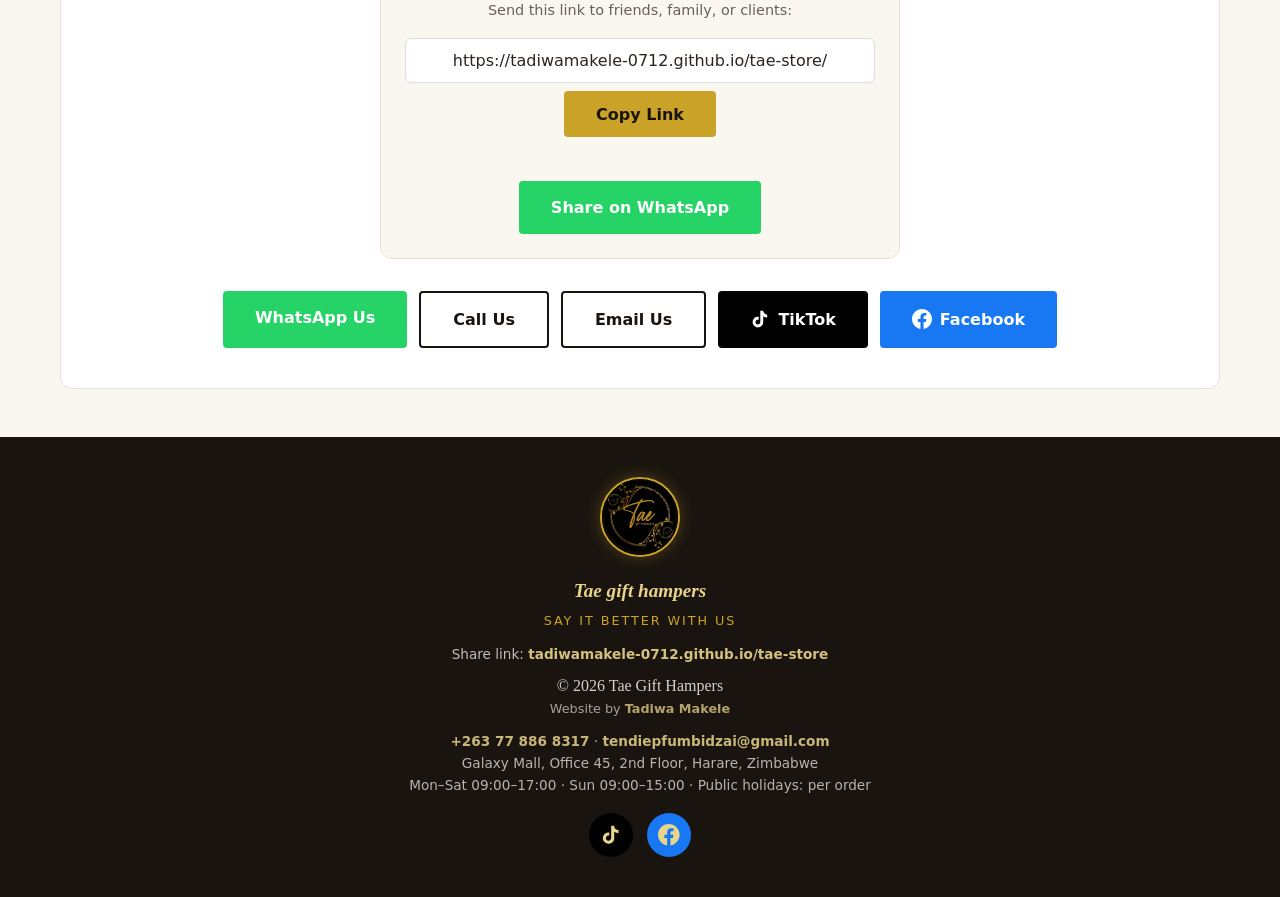
==== commit 63d26ab9: "Improve responsive design for mobile, tablet, and small phones." ====
--- a/index.html
+++ b/index.html
@@ -2,7 +2,7 @@
 <html lang="sn">
 <head>
   <meta charset="UTF-8">
-  <meta name="viewport" content="width=device-width, initial-scale=1.0">
+  <meta name="viewport" content="width=device-width, initial-scale=1.0, viewport-fit=cover">
   <meta name="description" content="Tae Gift Hampers — luxury gift hampers and boxes. Say it better with us.">
   <title>Tae Gift Hampers</title>
   <link rel="canonical" href="https://tadiwamakele-0712.github.io/tae-store/">
--- a/styles.css
+++ b/styles.css
@@ -39,12 +39,18 @@
   --header-bg: rgba(10, 8, 6, 0.98);
 }
 
+html {
+  -webkit-text-size-adjust: 100%;
+  scroll-behavior: smooth;
+}
+
 body {
   font-family: Georgia, "Times New Roman", serif;
   line-height: 1.6;
   color: var(--text);
   background: var(--bg);
   transition: background 0.25s ease, color 0.25s ease;
+  overflow-x: hidden;
 }
 
 a {
@@ -58,6 +64,7 @@
   align-items: center;
   gap: 1rem;
   padding: 0.75rem 1.5rem;
+  padding-top: max(0.75rem, env(safe-area-inset-top));
   background: var(--header-bg);
   color: #fff;
   position: sticky;
@@ -152,7 +159,9 @@
   background: none;
   border: 1px solid rgba(255, 255, 255, 0.3);
   color: #fff;
-  padding: 0.35rem 0.6rem;
+  padding: 0.5rem 0.65rem;
+  min-width: 44px;
+  min-height: 44px;
   border-radius: 6px;
   cursor: pointer;
   font-size: 1.1rem;
@@ -232,13 +241,13 @@
 }
 
 .hero h1 {
-  font-size: 2.75rem;
+  font-size: clamp(1.65rem, 5vw, 2.75rem);
   margin-bottom: 1rem;
   text-shadow: 0 2px 12px rgba(0, 0, 0, 0.4);
 }
 
 .hero p {
-  font-size: 1.15rem;
+  font-size: clamp(1rem, 2.5vw, 1.15rem);
   opacity: 0.95;
   margin-bottom: 2rem;
 }
@@ -246,6 +255,7 @@
 .btn {
   display: inline-block;
   padding: 0.85rem 2rem;
+  min-height: 44px;
   background: var(--gold);
   color: var(--dark);
   border: none;
@@ -255,6 +265,7 @@
   cursor: pointer;
   font-family: system-ui, sans-serif;
   transition: background 0.2s, transform 0.1s;
+  text-align: center;
 }
 
 .btn:hover {
@@ -330,6 +341,7 @@
   color: var(--heading);
   font-weight: 700;
   font-family: system-ui, sans-serif;
+  word-break: break-word;
 }
 
 .social-link:hover {
@@ -357,7 +369,7 @@
 }
 
 .section-head h2 {
-  font-size: 2rem;
+  font-size: clamp(1.5rem, 4vw, 2rem);
   color: var(--heading);
   margin-bottom: 0.5rem;
 }
@@ -374,10 +386,26 @@
   gap: 0.5rem;
   justify-content: center;
   margin-bottom: 2rem;
+  padding: 0 0.25rem;
+}
+
+.filter-bar-scroll {
+  display: flex;
+  flex-wrap: nowrap;
+  overflow-x: auto;
+  justify-content: flex-start;
+  -webkit-overflow-scrolling: touch;
+  scrollbar-width: none;
+  padding-bottom: 0.25rem;
+}
+
+.filter-bar-scroll::-webkit-scrollbar {
+  display: none;
 }
 
 .filter-btn {
   padding: 0.45rem 1rem;
+  min-height: 44px;
   border: 1px solid var(--border);
   border-radius: 999px;
   background: var(--bg-card);
@@ -386,6 +414,8 @@
   font-size: 0.85rem;
   font-weight: 600;
   cursor: pointer;
+  white-space: nowrap;
+  flex-shrink: 0;
   transition: background 0.2s, border-color 0.2s, color 0.2s;
 }
 
@@ -410,7 +440,7 @@
 
 .product-grid {
   display: grid;
-  grid-template-columns: repeat(auto-fill, minmax(260px, 1fr));
+  grid-template-columns: repeat(auto-fill, minmax(min(100%, 260px), 1fr));
   gap: 1.5rem;
 }
 
@@ -469,7 +499,7 @@
 
 .testimonials-grid {
   display: grid;
-  grid-template-columns: repeat(auto-fit, minmax(260px, 1fr));
+  grid-template-columns: repeat(auto-fit, minmax(min(100%, 260px), 1fr));
   gap: 1.25rem;
 }
 
@@ -600,10 +630,11 @@
   padding: 0.75rem;
   border: 1px solid var(--input-border);
   border-radius: 6px;
-  font-size: 1rem;
+  font-size: 16px;
   font-family: system-ui, sans-serif;
   background: var(--input-bg);
   color: var(--text);
+  width: 100%;
 }
 
 .contact-form input:focus,
@@ -637,8 +668,8 @@
   padding: 1rem 1.25rem;
   border-radius: 10px;
   border: 1px solid var(--border);
-  min-width: 240px;
-  max-width: 320px;
+  flex: 1 1 240px;
+  max-width: 100%;
   transition: background 0.25s ease, border-color 0.25s ease;
 }
 
@@ -711,12 +742,12 @@
 }
 
 .share-link-input {
-  flex: 1;
-  min-width: 200px;
+  flex: 1 1 100%;
+  min-width: 0;
   padding: 0.75rem;
   border: 1px solid var(--input-border);
   border-radius: 6px;
-  font-size: 0.85rem;
+  font-size: 16px;
   font-family: system-ui, sans-serif;
   background: var(--input-bg);
   color: var(--text);
@@ -865,8 +896,13 @@
 .site-footer {
   text-align: center;
   padding: 2.5rem 1rem;
+  padding-bottom: max(2.5rem, env(safe-area-inset-bottom));
   background: var(--dark);
   color: rgba(255, 255, 255, 0.8);
+}
+
+.footer-share a {
+  word-break: break-all;
 }
 
 .footer-logo {
@@ -964,7 +1000,19 @@
   font-weight: 600;
 }
 
-/* Responsive */
+/* Responsive — tablet */
+@media (max-width: 1024px) {
+  .about-content {
+    max-width: 100%;
+  }
+
+  .contact-details {
+    display: grid;
+    grid-template-columns: repeat(auto-fit, minmax(240px, 1fr));
+  }
+}
+
+/* Responsive — mobile */
 @media (max-width: 768px) {
   .menu-btn {
     display: block;
@@ -979,16 +1027,36 @@
     background: var(--dark);
     flex-direction: column;
     padding: 1rem 1.5rem;
+    padding-bottom: max(1rem, env(safe-area-inset-bottom));
     gap: 0.75rem;
+    box-shadow: 0 8px 24px rgba(0, 0, 0, 0.25);
   }
 
   .nav.open {
     display: flex;
+  }
+
+  .nav a {
+    padding: 0.5rem 0;
+    min-height: 44px;
+    display: flex;
+    align-items: center;
   }
 
   .site-header {
     flex-wrap: wrap;
     position: relative;
+    padding-left: 1rem;
+    padding-right: 1rem;
+  }
+
+  .brand-logo {
+    width: 48px;
+    height: 48px;
+  }
+
+  .brand-name {
+    font-size: 1.2rem;
   }
 
   .theme-toggle {
@@ -1001,16 +1069,198 @@
   }
 
   .hero {
-    min-height: 60vh;
+    min-height: 55vh;
+    padding: 3rem 1rem;
     background-attachment: scroll;
   }
 
-  .hero h1 {
-    font-size: 2rem;
+  .hero-logo {
+    width: 110px;
+    height: 110px;
+  }
+
+  main {
+    padding: 0 1rem 2.5rem;
+  }
+
+  .section-head {
+    padding: 2.5rem 0 1.5rem;
+  }
+
+  .filter-bar {
+    flex-wrap: nowrap;
+    overflow-x: auto;
+    justify-content: flex-start;
+    -webkit-overflow-scrolling: touch;
+    scrollbar-width: none;
+    margin-left: -0.25rem;
+    margin-right: -0.25rem;
+    padding: 0 0.25rem 0.35rem;
+  }
+
+  .filter-bar::-webkit-scrollbar {
+    display: none;
   }
 
   .product-grid {
-    grid-template-columns: repeat(auto-fill, minmax(160px, 1fr));
-    gap: 1rem;
-  }
-}
+    grid-template-columns: repeat(2, 1fr);
+    gap: 0.75rem;
+  }
+
+  .product-label h3 {
+    font-size: 0.85rem;
+  }
+
+  .product-label p {
+    font-size: 0.7rem;
+  }
+
+  .about-section {
+    min-height: auto;
+  }
+
+  .about-content {
+    padding: 1.75rem 1.25rem;
+  }
+
+  .about-content h2 {
+    font-size: 1.45rem;
+  }
+
+  .contact-section {
+    padding: 1.75rem 1rem;
+    text-align: left;
+  }
+
+  .contact-section h2 {
+    font-size: 1.45rem;
+    text-align: center;
+  }
+
+  .contact-section > p {
+    text-align: center;
+  }
+
+  .contact-details {
+    grid-template-columns: 1fr;
+    gap: 0.75rem;
+  }
+
+  .contact-detail {
+    flex: 1 1 100%;
+  }
+
+  .share-box {
+    padding: 1.25rem 1rem;
+  }
+
+  .share-link-row {
+    flex-direction: column;
+    align-items: stretch;
+  }
+
+  .share-link-row .btn {
+    width: 100%;
+  }
+
+  .contact-links,
+  .share-actions {
+    flex-direction: column;
+    align-items: stretch;
+  }
+
+  .contact-links .btn,
+  .share-actions .btn,
+  .share-actions a {
+    width: 100%;
+    justify-content: center;
+  }
+
+  .share-page {
+    padding: 1.75rem 1rem 2.5rem;
+  }
+
+  .share-card {
+    padding: 1.5rem 1rem;
+  }
+
+  .share-card h1 {
+    font-size: 1.45rem;
+  }
+
+  .lightbox-close {
+    top: max(1rem, env(safe-area-inset-top));
+    right: max(1rem, env(safe-area-inset-right));
+  }
+
+  .lightbox-figure img {
+    max-width: 92vw;
+    max-height: 70vh;
+  }
+
+  .footer-contact {
+    font-size: 0.8rem;
+    line-height: 1.6;
+  }
+}
+
+/* Responsive — small phones */
+@media (max-width: 480px) {
+  .brand-sub {
+    display: none;
+  }
+
+  .hero {
+    min-height: 50vh;
+  }
+
+  .hero-logo {
+    width: 90px;
+    height: 90px;
+  }
+
+  .product-grid {
+    grid-template-columns: 1fr 1fr;
+    gap: 0.5rem;
+  }
+
+  .product-label {
+    padding: 0.75rem 0.5rem 0.5rem;
+  }
+
+  .testimonial-card {
+    padding: 1.15rem;
+  }
+
+  .btn {
+    padding: 0.75rem 1.25rem;
+    font-size: 0.95rem;
+  }
+
+  .qr-block img {
+    width: 180px;
+    height: 180px;
+  }
+}
+
+/* Reduce motion for accessibility */
+@media (prefers-reduced-motion: reduce) {
+  html {
+    scroll-behavior: auto;
+  }
+
+  .product-card,
+  .product-card img,
+  .btn,
+  .footer-social-link {
+    transition: none;
+  }
+
+  .product-card:hover {
+    transform: none;
+  }
+
+  .product-card:hover img {
+    transform: none;
+  }
+}
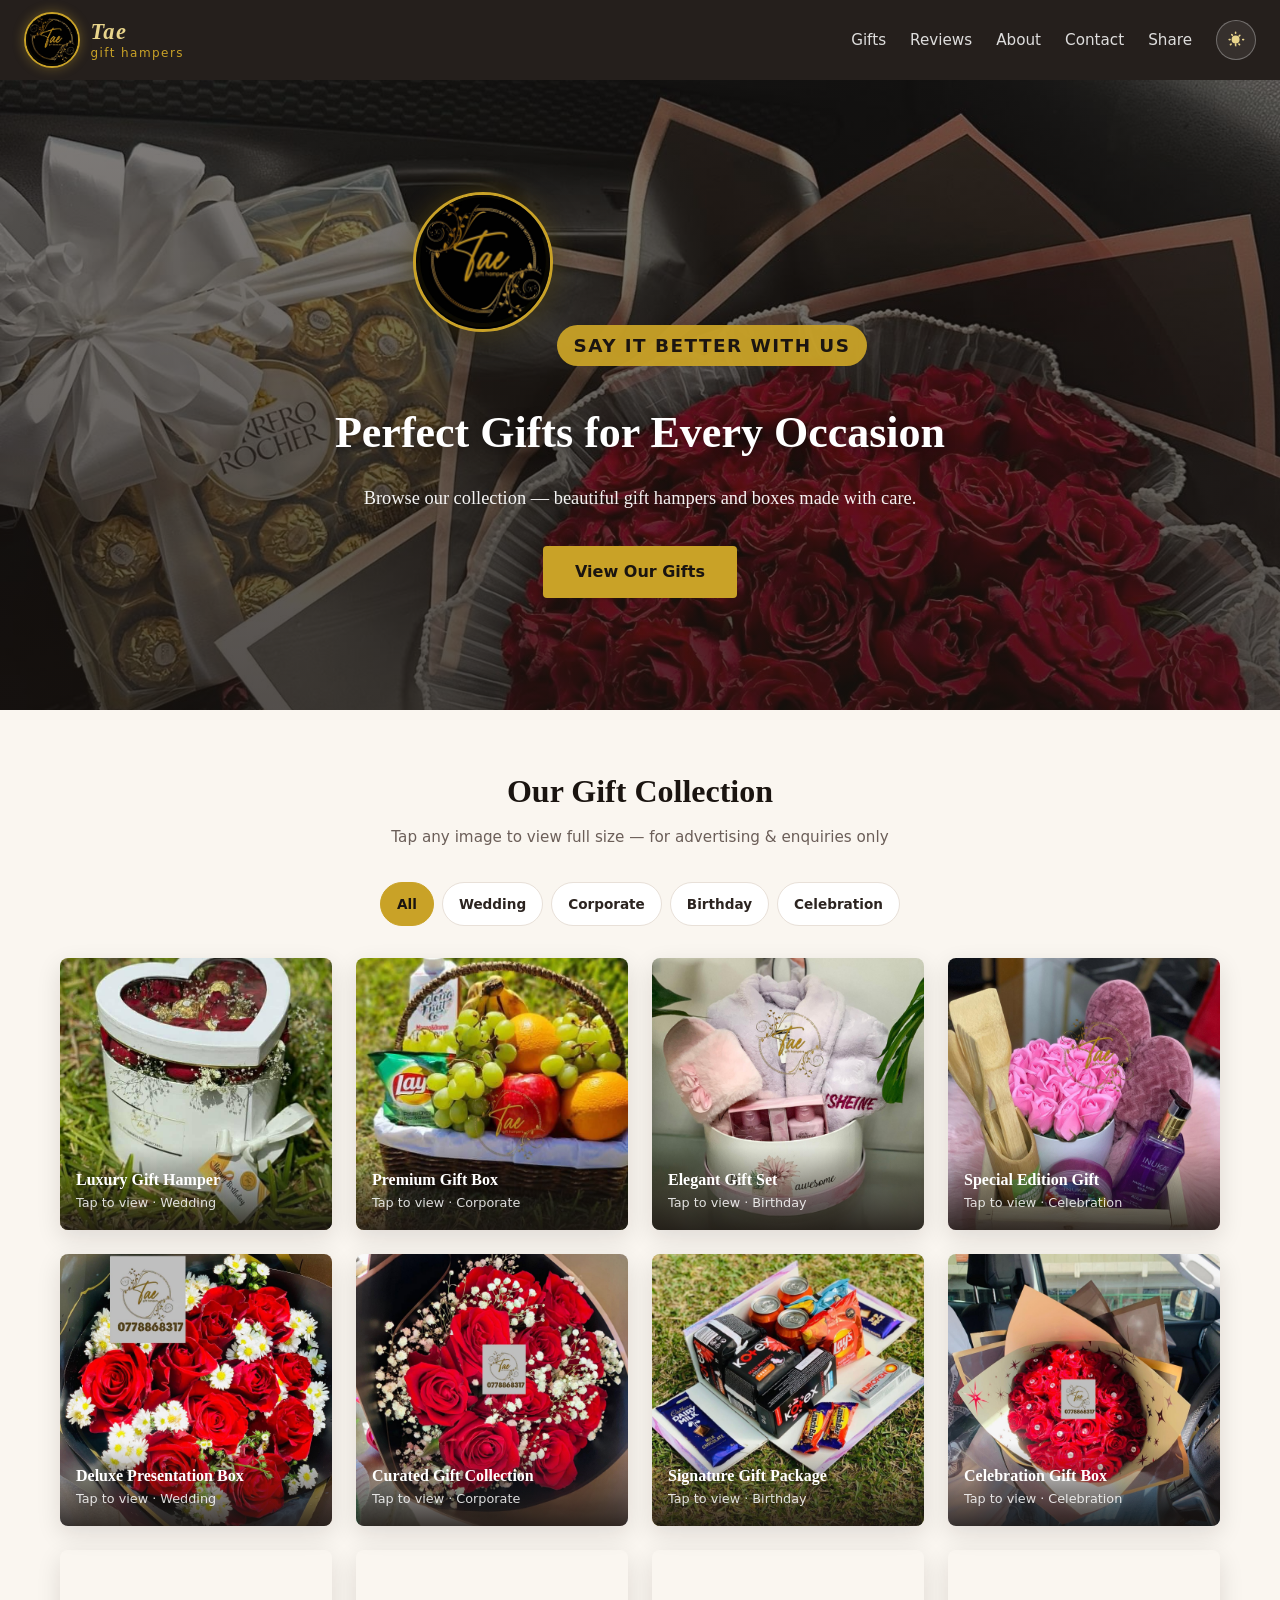
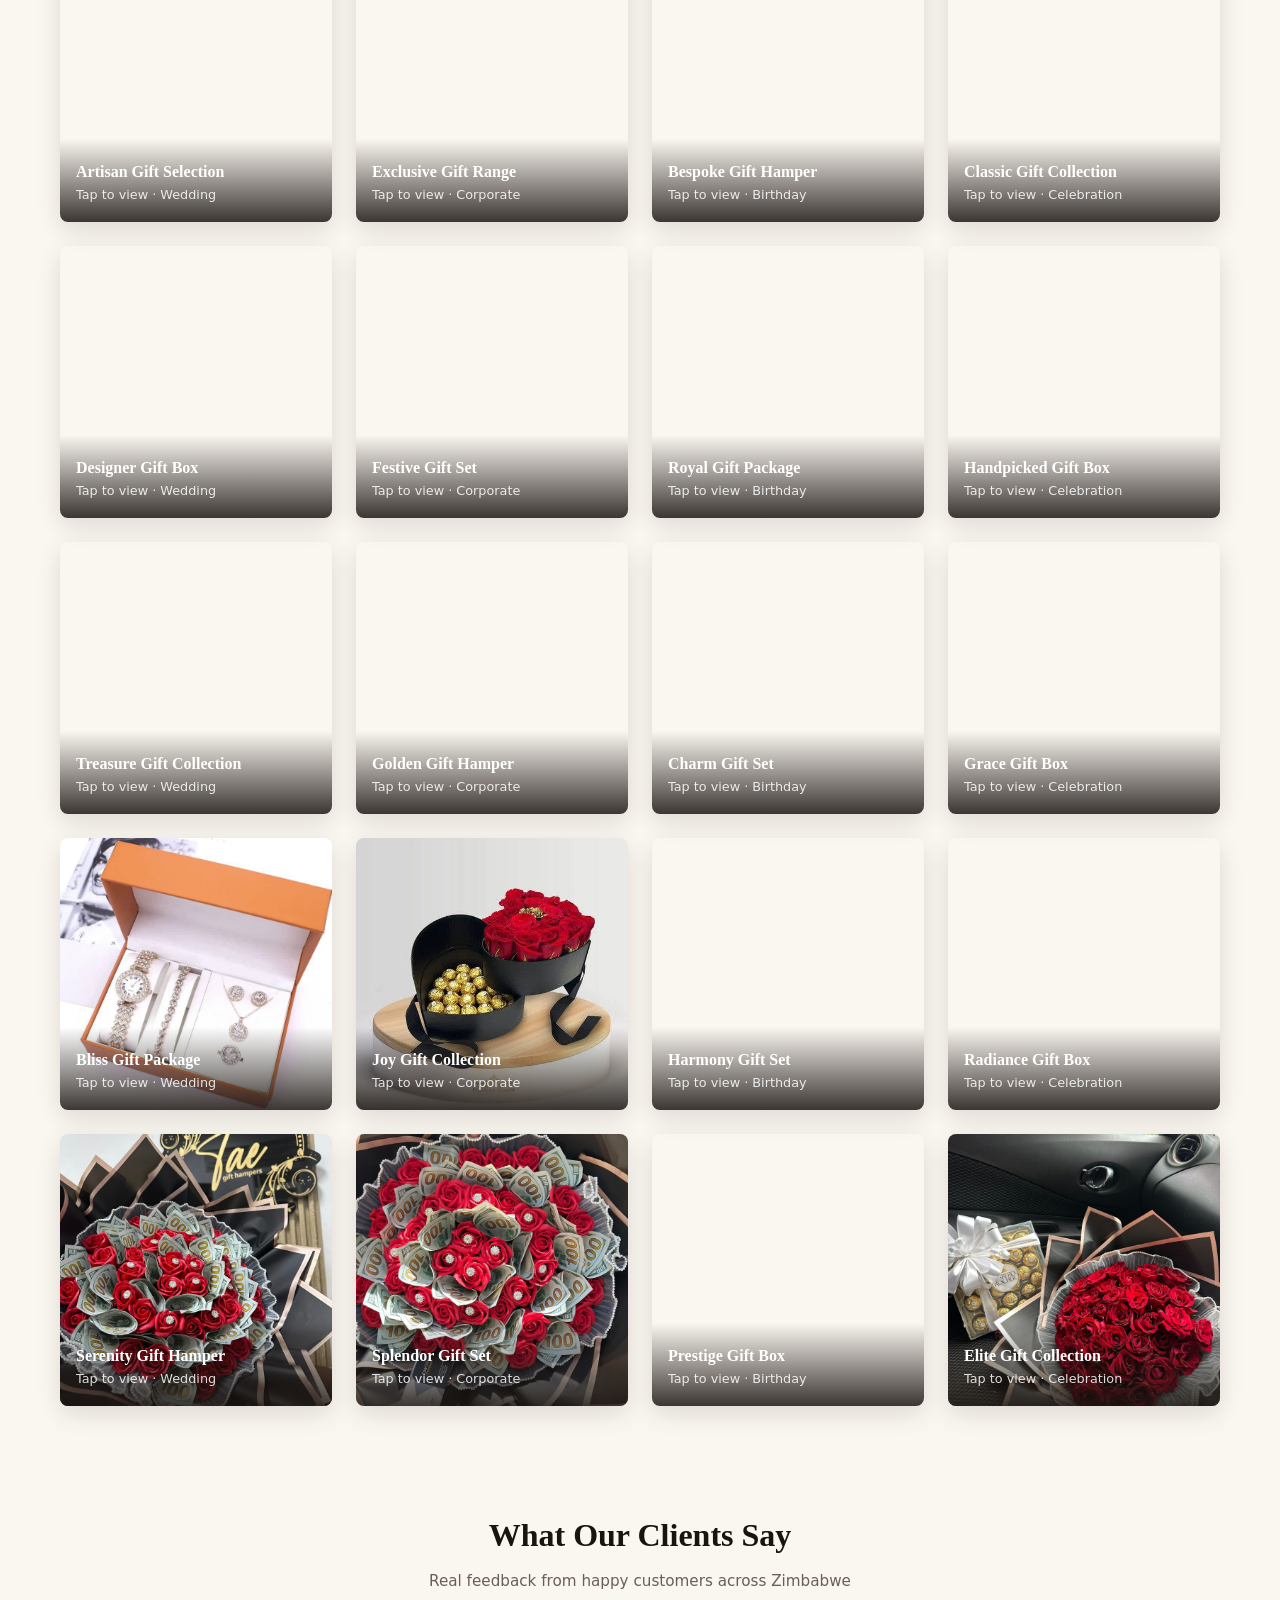
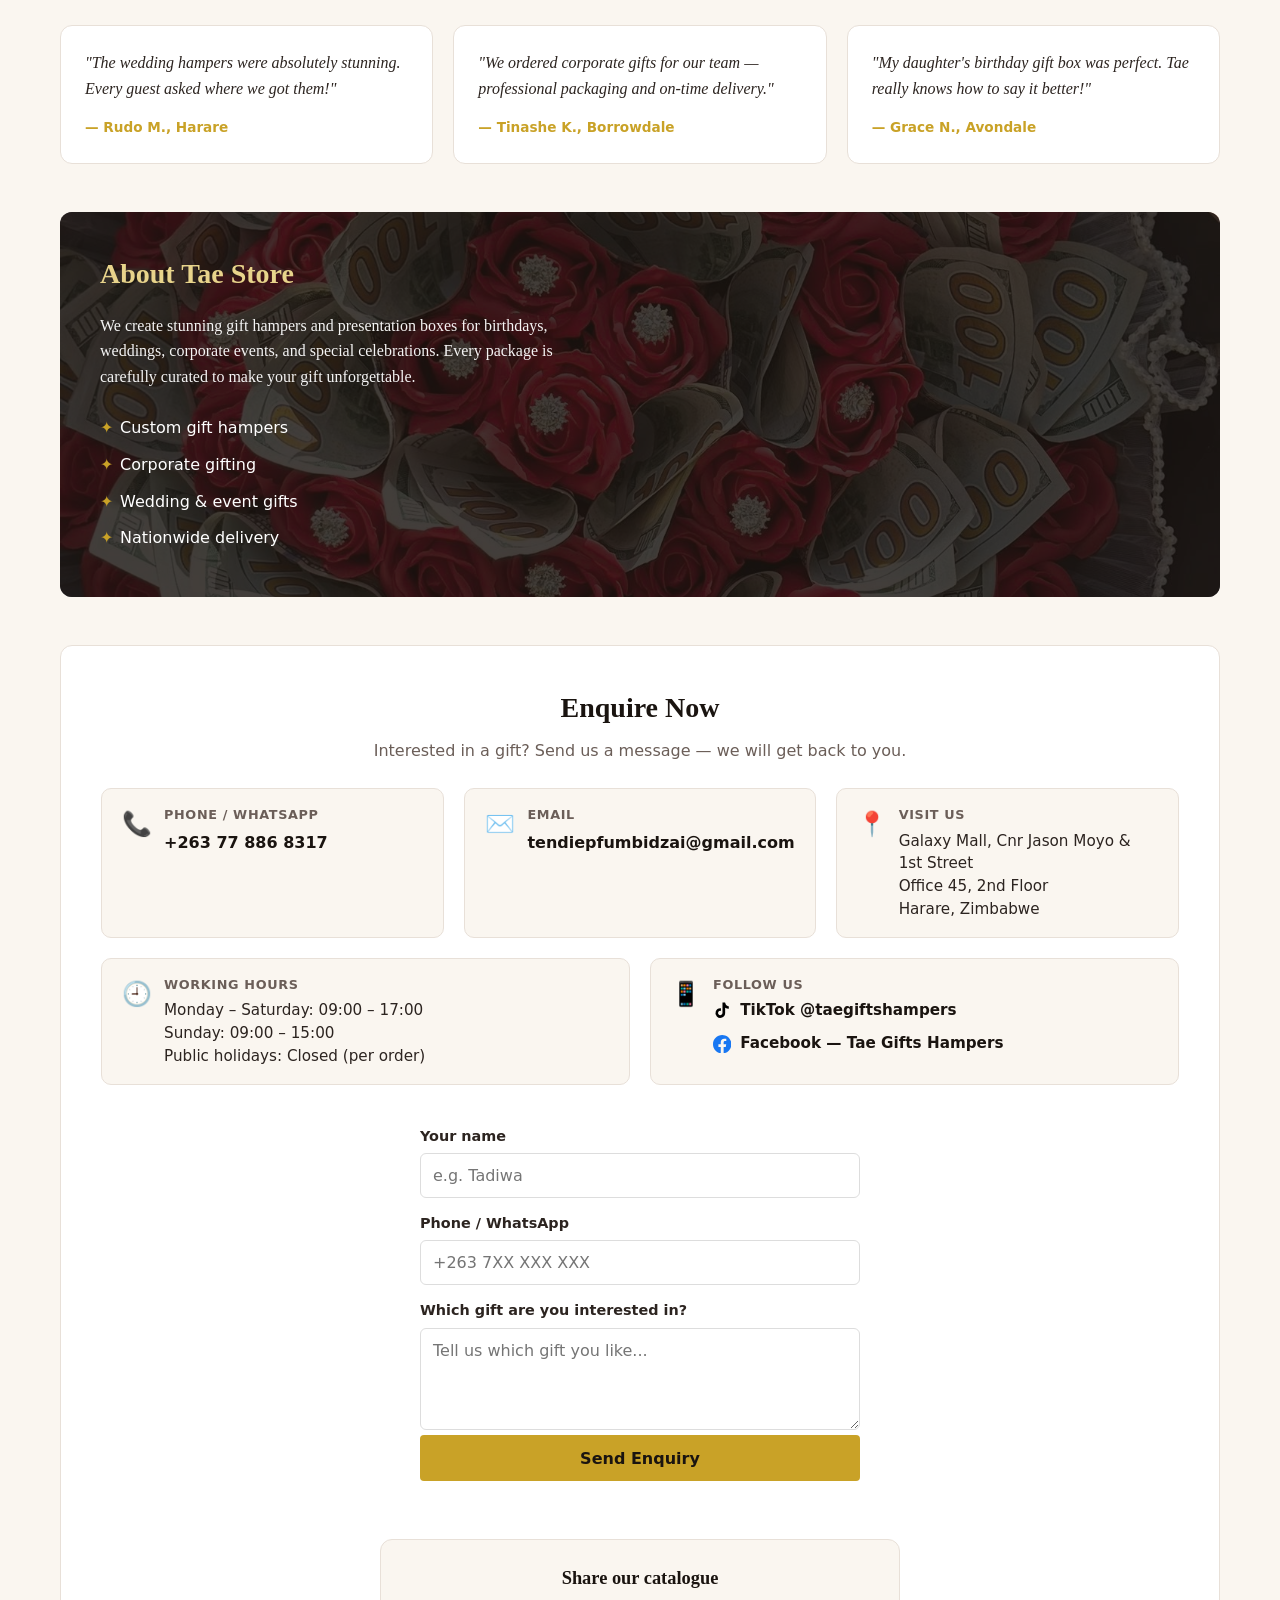
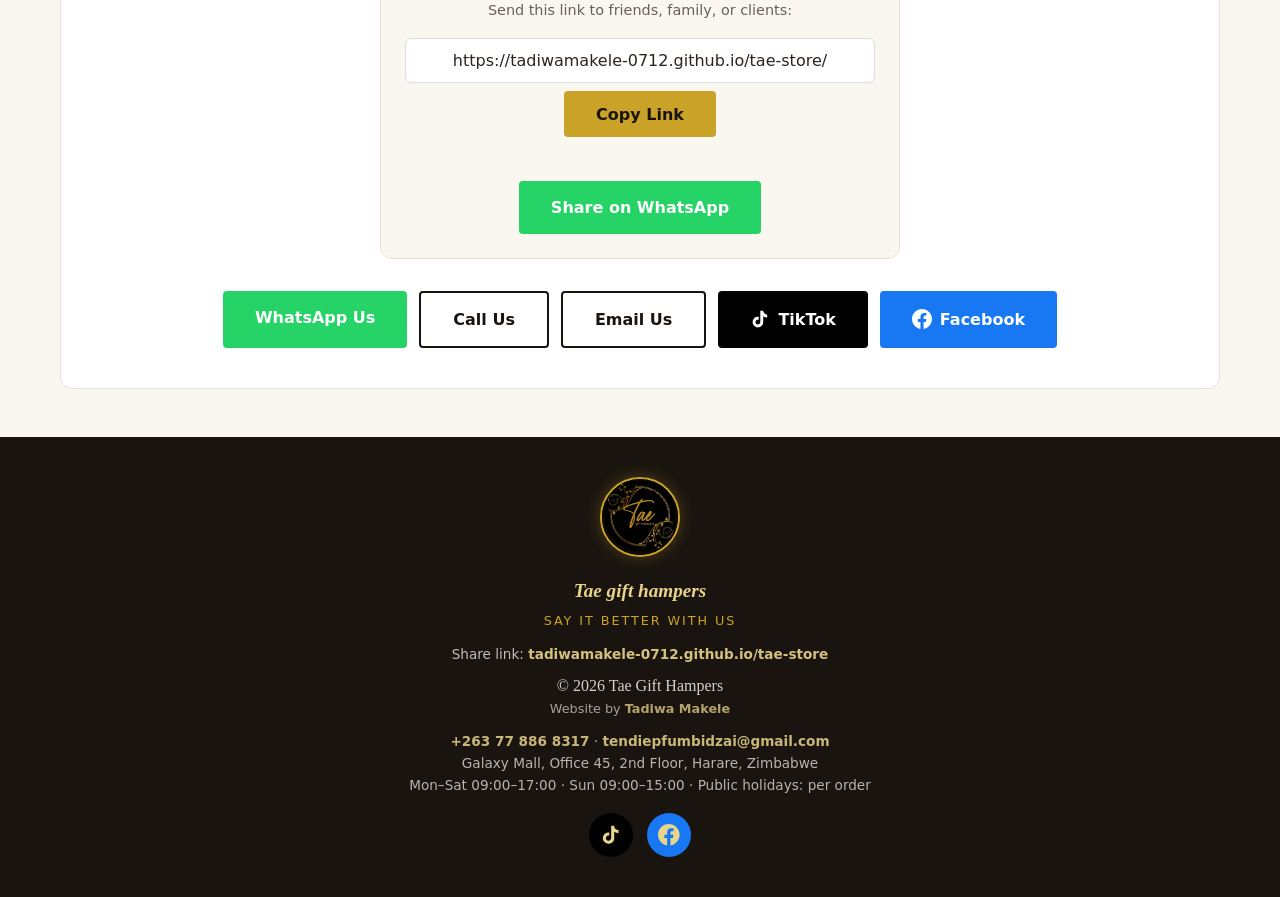
==== commit 3704847d: "Fix mobile loading on other devices: safe storage, scroll backgrounds, and lighter share page. Preve" ====
--- a/index.html
+++ b/index.html
@@ -3,6 +3,12 @@
 <head>
   <meta charset="UTF-8">
   <meta name="viewport" content="width=device-width, initial-scale=1.0, viewport-fit=cover">
+  <meta http-equiv="X-UA-Compatible" content="IE=edge">
+  <meta name="format-detection" content="telephone=yes">
+  <meta name="mobile-web-app-capable" content="yes">
+  <meta name="apple-mobile-web-app-capable" content="yes">
+  <meta name="apple-mobile-web-app-status-bar-style" content="default">
+  <meta name="theme-color" content="#1a1410">
   <meta name="description" content="Tae Gift Hampers — luxury gift hampers and boxes. Say it better with us.">
   <title>Tae Gift Hampers</title>
   <link rel="canonical" href="https://tadiwamakele-0712.github.io/tae-store/">
@@ -20,10 +26,12 @@
   <link rel="stylesheet" href="styles.css">
   <script>
     (function () {
-      var theme = localStorage.getItem("tae-store-theme");
-      if (theme === "dark" || theme === "light") {
-        document.documentElement.setAttribute("data-theme", theme);
-      }
+      try {
+        var theme = localStorage.getItem("tae-store-theme");
+        if (theme === "dark" || theme === "light") {
+          document.documentElement.setAttribute("data-theme", theme);
+        }
+      } catch (e) {}
     })();
   </script>
 </head>
@@ -84,7 +92,9 @@
         <button type="button" class="filter-btn" data-filter="Birthday">Birthday</button>
         <button type="button" class="filter-btn" data-filter="Celebration">Celebration</button>
       </div>
-      <div id="product-grid" class="product-grid"></div>
+      <div id="product-grid" class="product-grid">
+        <p class="loading-grid">Loading gifts…</p>
+      </div>
     </section>
 
     <section id="testimonials" class="testimonials-section">
@@ -276,7 +286,7 @@
     </div>
   </footer>
 
-  <script src="products.js"></script>
-  <script src="script.js"></script>
+  <script src="products.js" defer></script>
+  <script src="script.js" defer></script>
 </body>
 </html>
--- a/styles.css
+++ b/styles.css
@@ -196,7 +196,7 @@
   background-image: url("images/649974232_954606613761046_474923012872825055_n.jpg");
   background-size: cover;
   background-position: center;
-  background-attachment: fixed;
+  background-attachment: scroll;
 }
 
 .hero-overlay {
@@ -389,20 +389,6 @@
   padding: 0 0.25rem;
 }
 
-.filter-bar-scroll {
-  display: flex;
-  flex-wrap: nowrap;
-  overflow-x: auto;
-  justify-content: flex-start;
-  -webkit-overflow-scrolling: touch;
-  scrollbar-width: none;
-  padding-bottom: 0.25rem;
-}
-
-.filter-bar-scroll::-webkit-scrollbar {
-  display: none;
-}
-
 .filter-btn {
   padding: 0.45rem 1rem;
   min-height: 44px;
@@ -430,6 +416,7 @@
   color: var(--dark);
 }
 
+.loading-grid,
 .empty-grid {
   grid-column: 1 / -1;
   text-align: center;
@@ -812,9 +799,12 @@
   border-top: 1px solid var(--border);
 }
 
-.qr-block img {
+.qr-block img,
+.qr-code img {
   border-radius: 8px;
   border: 1px solid var(--border);
+  max-width: 100%;
+  height: auto;
 }
 
 .qr-block figcaption {
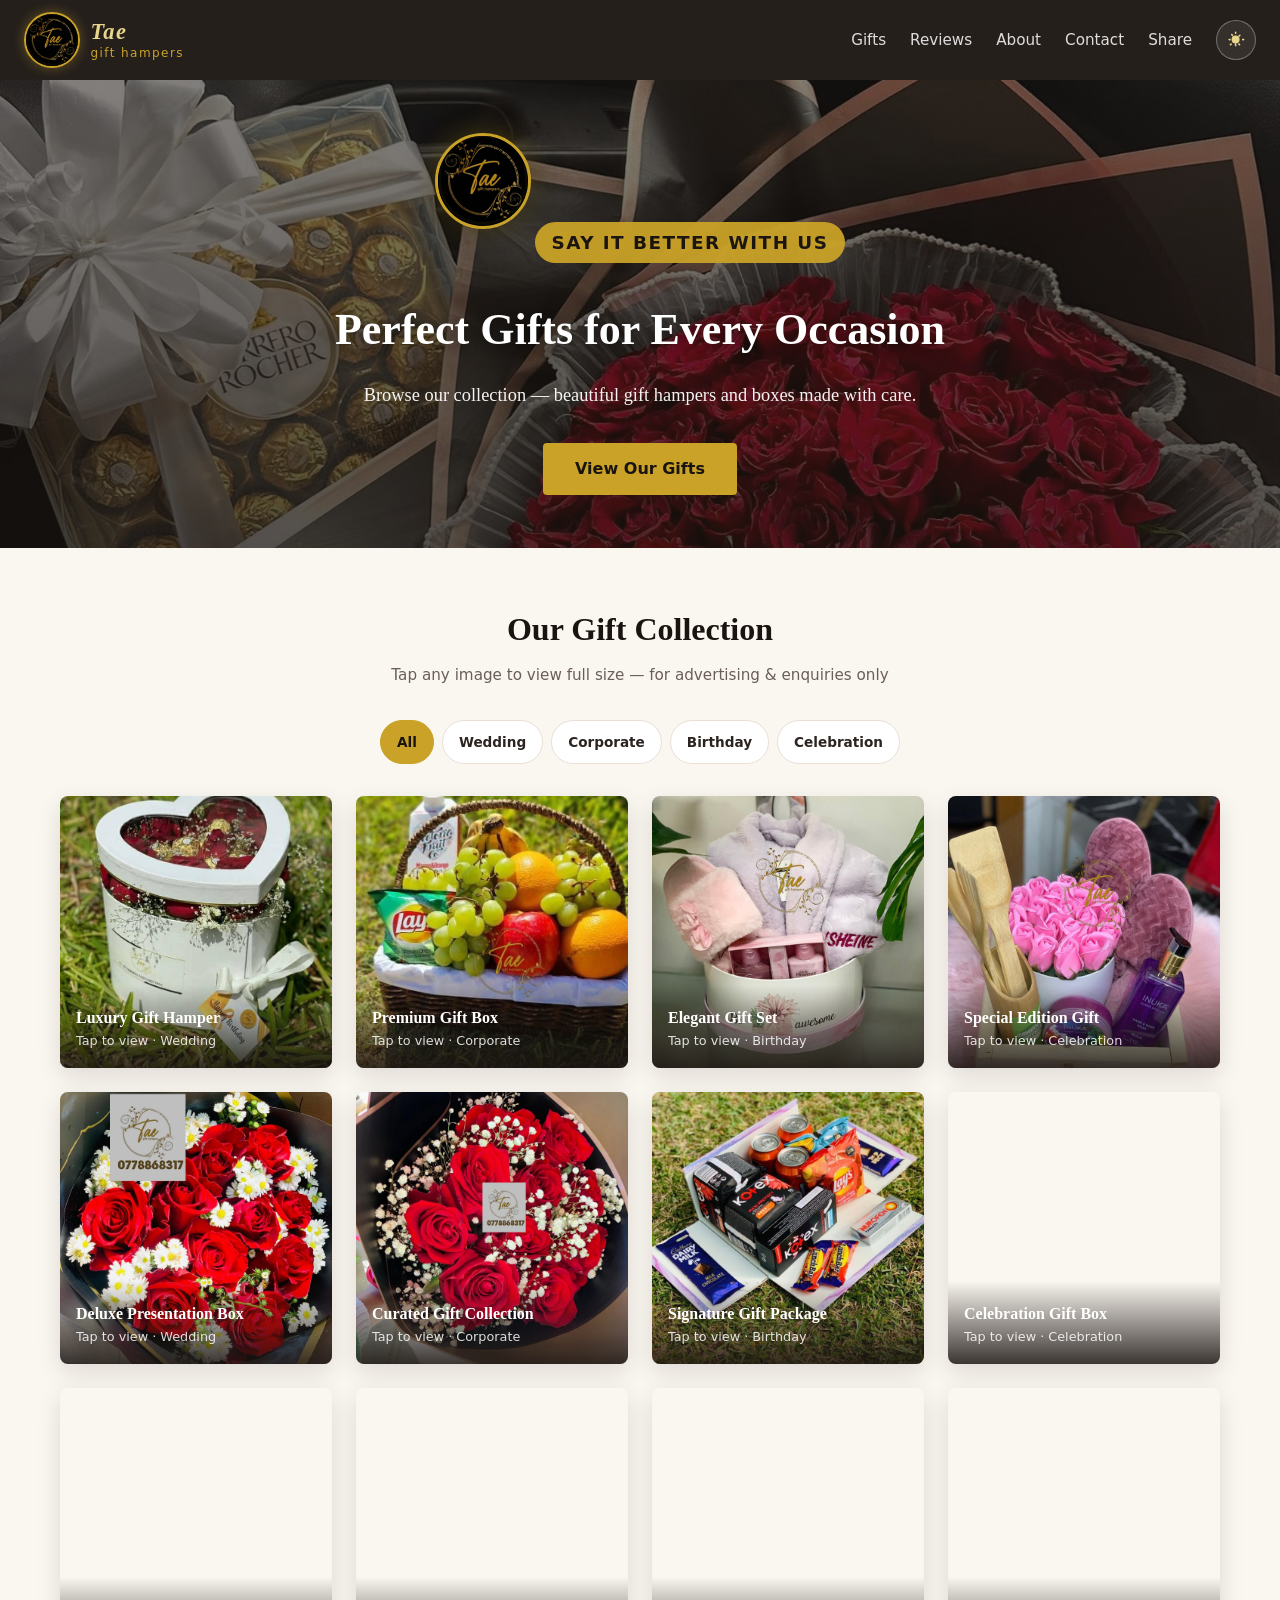
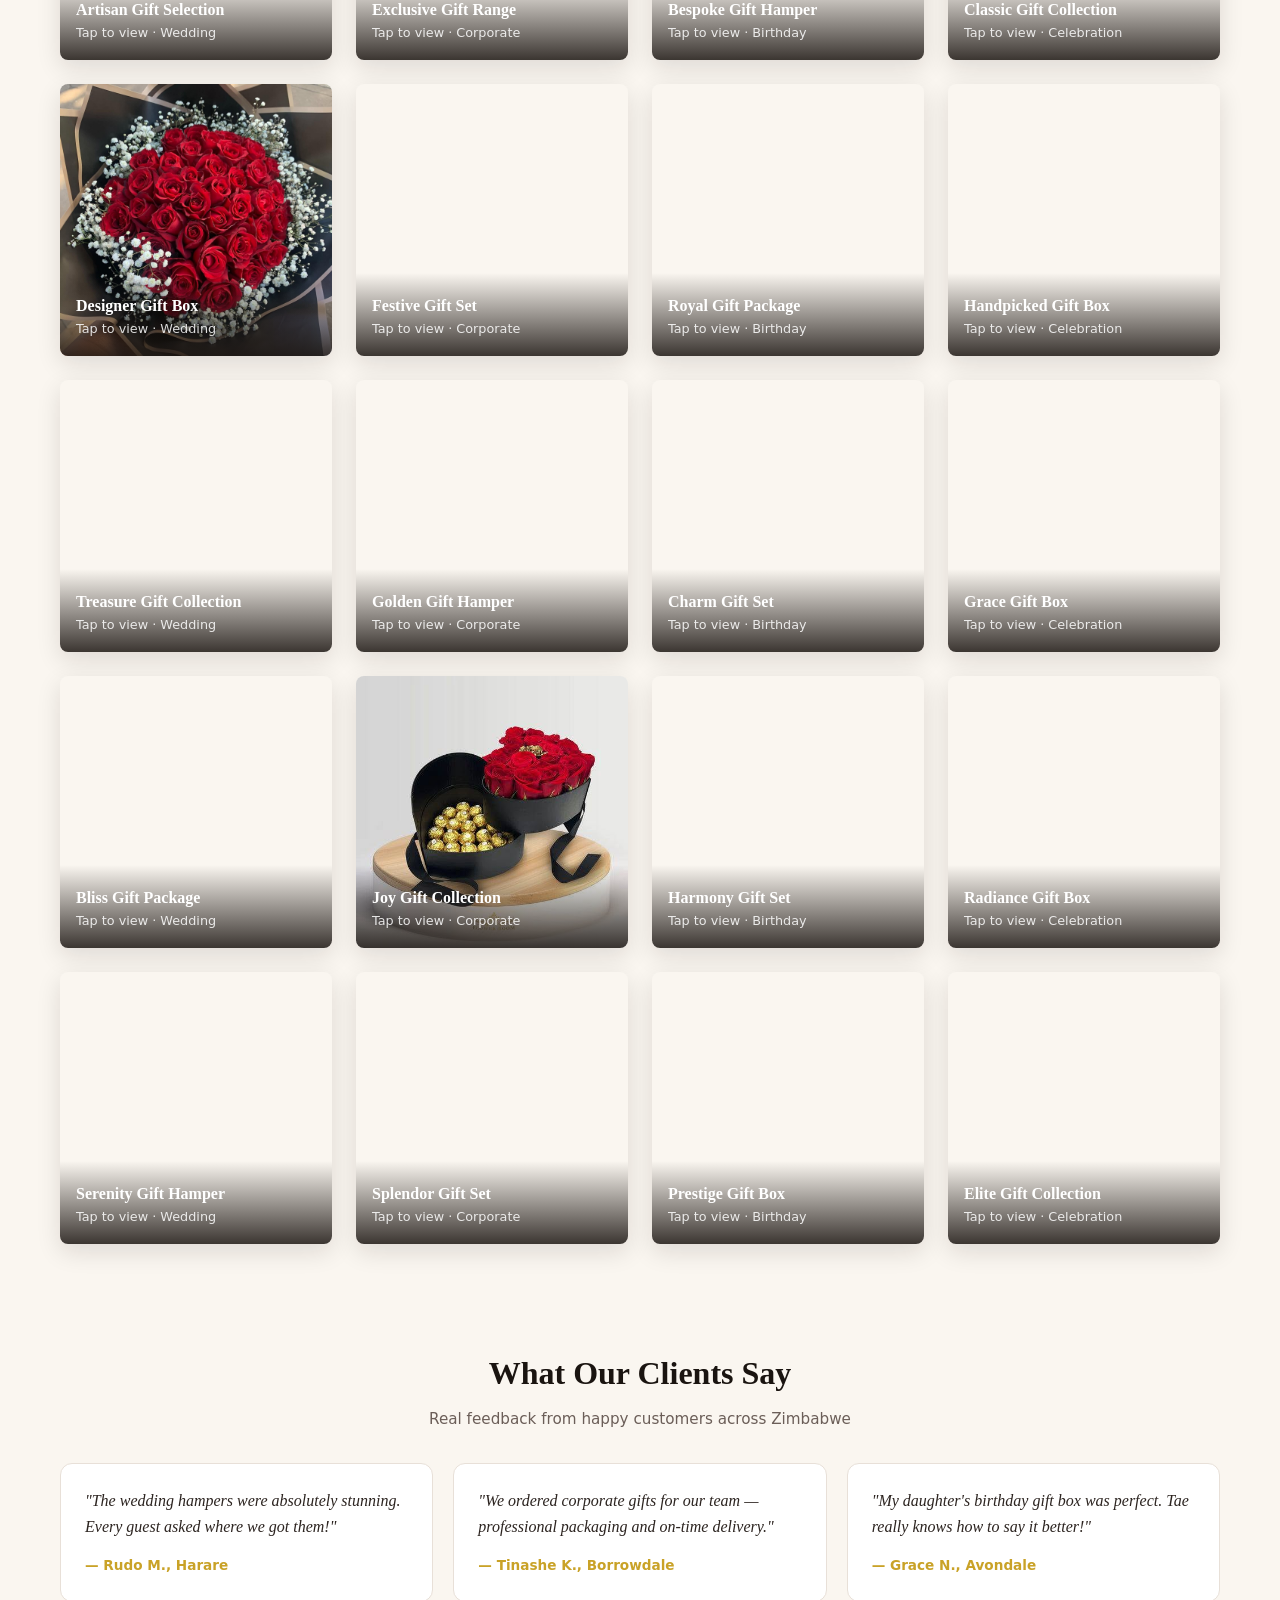
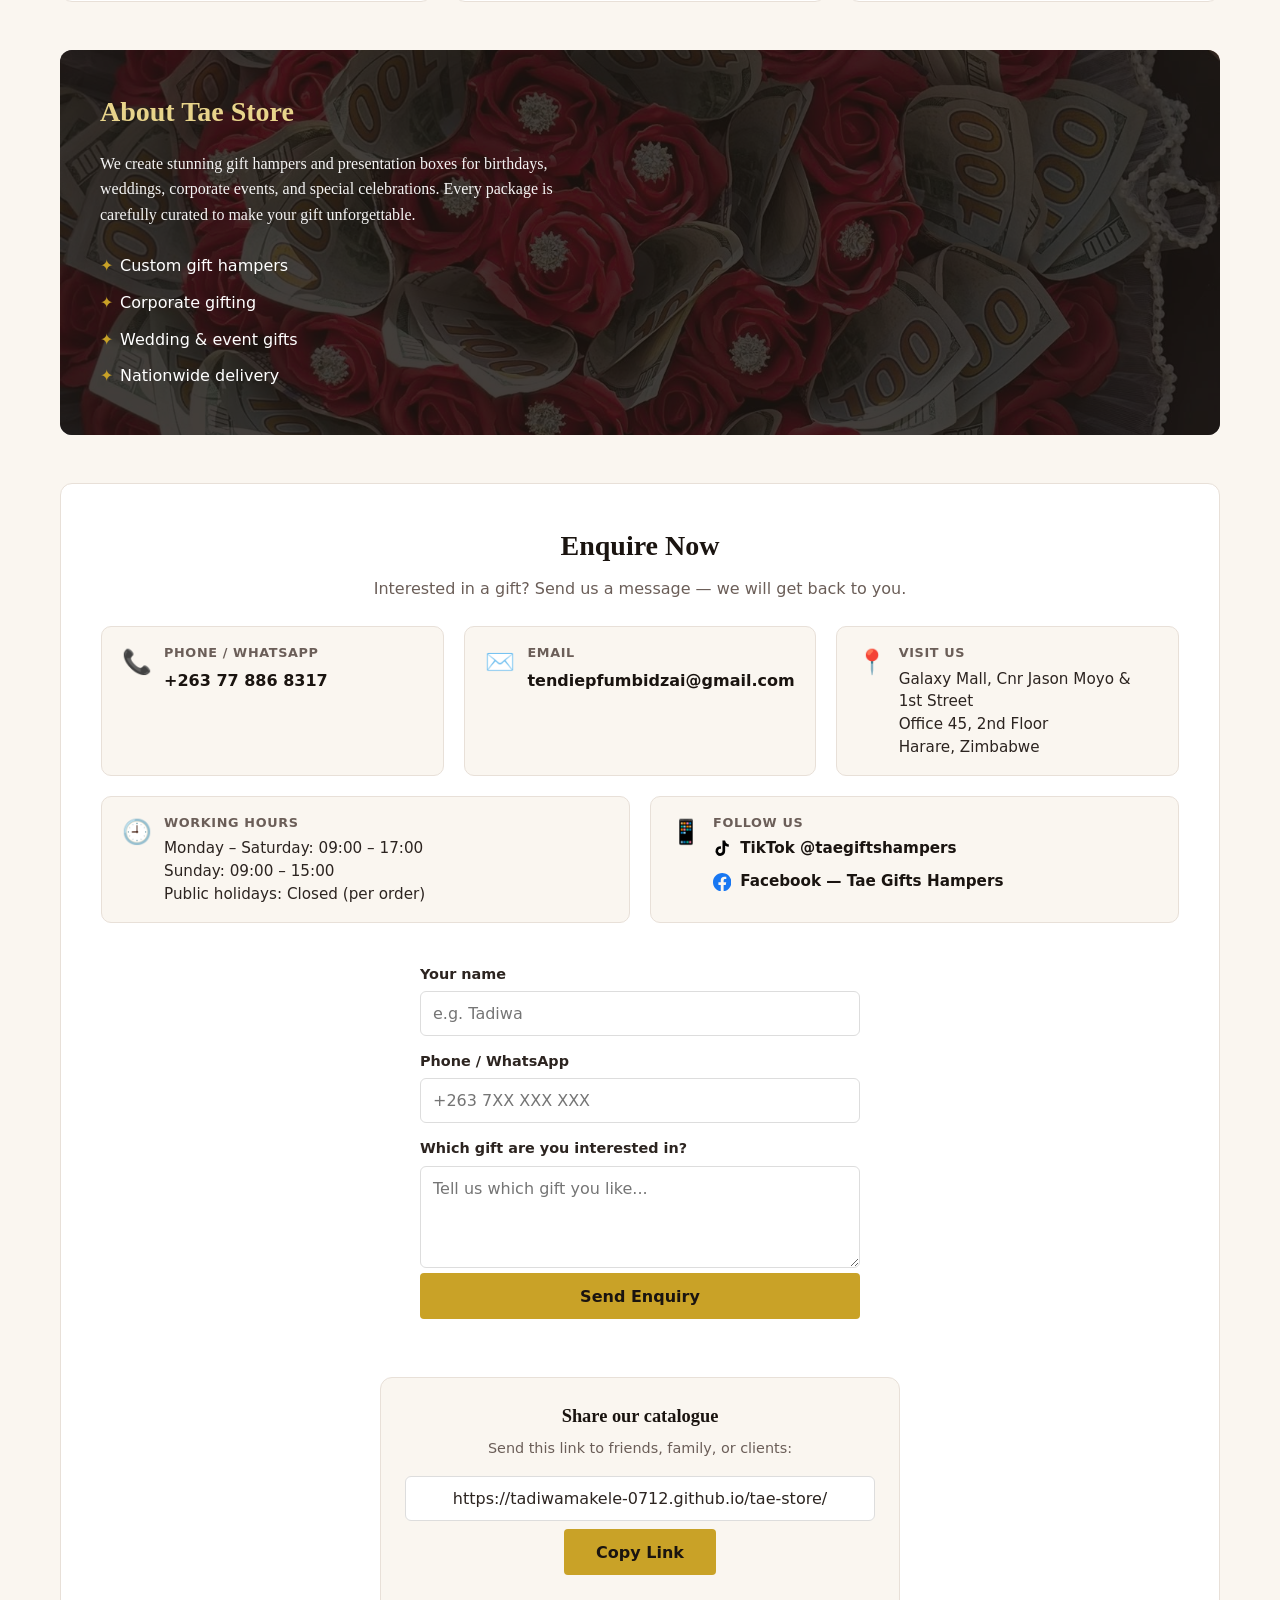
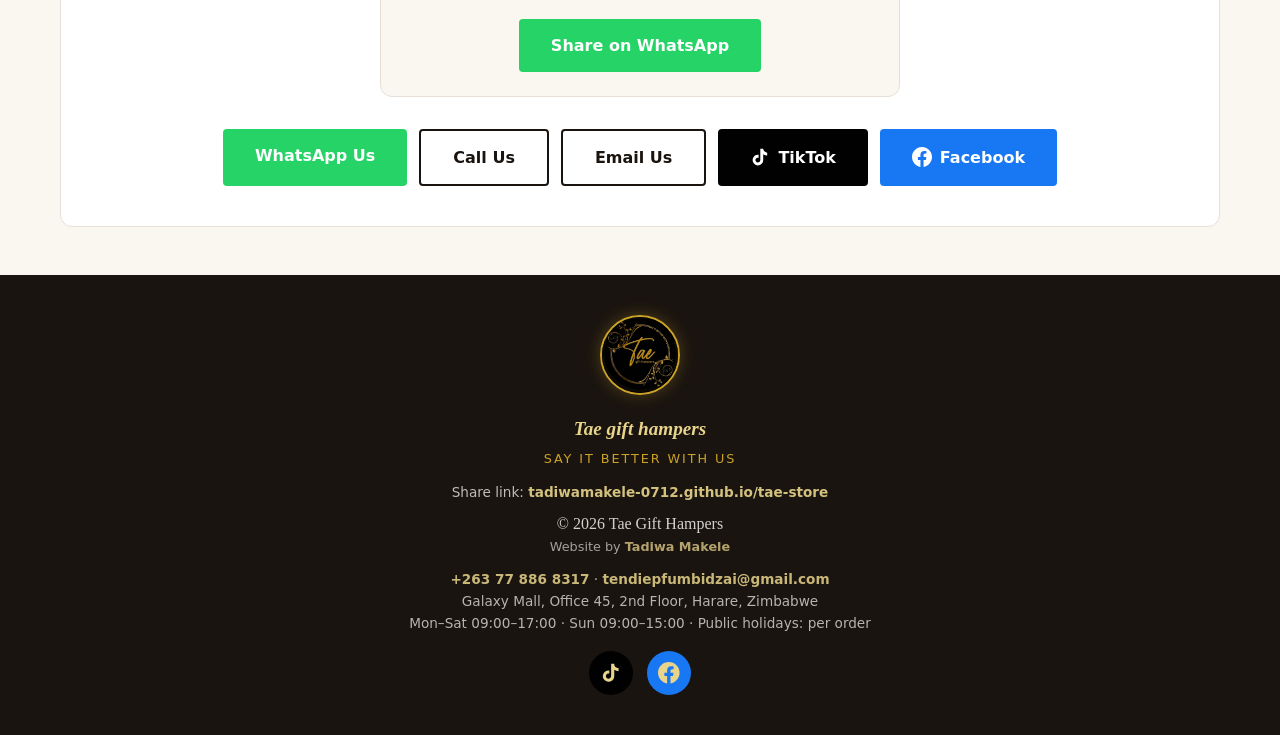
==== commit dc87874a: "Load Tae Store faster on slow mobile data with progressive image loading. Shows the page immediately" ====
--- a/index.html
+++ b/index.html
@@ -23,6 +23,7 @@
   <meta name="twitter:image" content="https://tadiwamakele-0712.github.io/tae-store/images/logo.jpg">
   <link rel="icon" href="images/logo.jpg" type="image/jpeg">
   <link rel="apple-touch-icon" href="images/logo.jpg">
+  <link rel="preload" href="images/logo.jpg" as="image">
   <link rel="stylesheet" href="styles.css">
   <script>
     (function () {
@@ -71,7 +72,7 @@
   <section class="hero">
     <div class="hero-overlay"></div>
     <div class="hero-content">
-      <img src="images/logo.jpg" alt="Tae Gift Hampers" class="hero-logo">
+      <img src="images/logo.jpg" alt="Tae Gift Hampers" class="hero-logo" width="96" height="96" fetchpriority="high" decoding="async">
       <p class="hero-tag">Say it better with us</p>
       <h1>Perfect Gifts for Every Occasion</h1>
       <p>Browse our collection — beautiful gift hampers and boxes made with care.</p>
@@ -93,7 +94,7 @@
         <button type="button" class="filter-btn" data-filter="Celebration">Celebration</button>
       </div>
       <div id="product-grid" class="product-grid">
-        <p class="loading-grid">Loading gifts…</p>
+        <p id="loading-grid" class="loading-grid">Opening catalogue…</p>
       </div>
     </section>
 
--- a/styles.css
+++ b/styles.css
@@ -187,12 +187,13 @@
 /* Hero — background image */
 .hero {
   position: relative;
-  min-height: 70vh;
+  min-height: 52vh;
   display: flex;
   align-items: center;
   justify-content: center;
   text-align: center;
-  padding: 4rem 1.5rem;
+  padding: 2.5rem 1rem;
+  background-color: #1a1410;
   background-image: url("images/649974232_954606613761046_474923012872825055_n.jpg");
   background-size: cover;
   background-position: center;
@@ -217,8 +218,8 @@
 }
 
 .hero-logo {
-  width: 140px;
-  height: 140px;
+  width: 96px;
+  height: 96px;
   border-radius: 50%;
   object-fit: cover;
   border: 3px solid var(--gold);
@@ -439,11 +440,24 @@
   aspect-ratio: 1;
   box-shadow: 0 8px 24px var(--shadow);
   transition: transform 0.3s, box-shadow 0.3s;
-}
-
-.product-card:hover {
-  transform: translateY(-6px);
-  box-shadow: 0 16px 40px var(--shadow-hover);
+  background: var(--bg-muted);
+}
+
+.product-card--loading img {
+  opacity: 0;
+}
+
+.product-card--loading::before {
+  content: "";
+  position: absolute;
+  inset: 0;
+  background: linear-gradient(110deg, var(--bg-muted) 8%, var(--border) 18%, var(--bg-muted) 33%);
+  background-size: 200% 100%;
+  animation: shimmer 1.2s linear infinite;
+}
+
+@keyframes shimmer {
+  to { background-position: -200% 0; }
 }
 
 .product-card img {
@@ -451,7 +465,8 @@
   height: 100%;
   object-fit: cover;
   display: block;
-  transition: transform 0.4s;
+  opacity: 1;
+  transition: opacity 0.25s ease, transform 0.4s;
 }
 
 .product-card:hover img {
@@ -1059,14 +1074,14 @@
   }
 
   .hero {
-    min-height: 55vh;
-    padding: 3rem 1rem;
+    min-height: 42vh;
+    padding: 2rem 0.85rem;
     background-attachment: scroll;
   }
 
   .hero-logo {
-    width: 110px;
-    height: 110px;
+    width: 80px;
+    height: 80px;
   }
 
   main {
